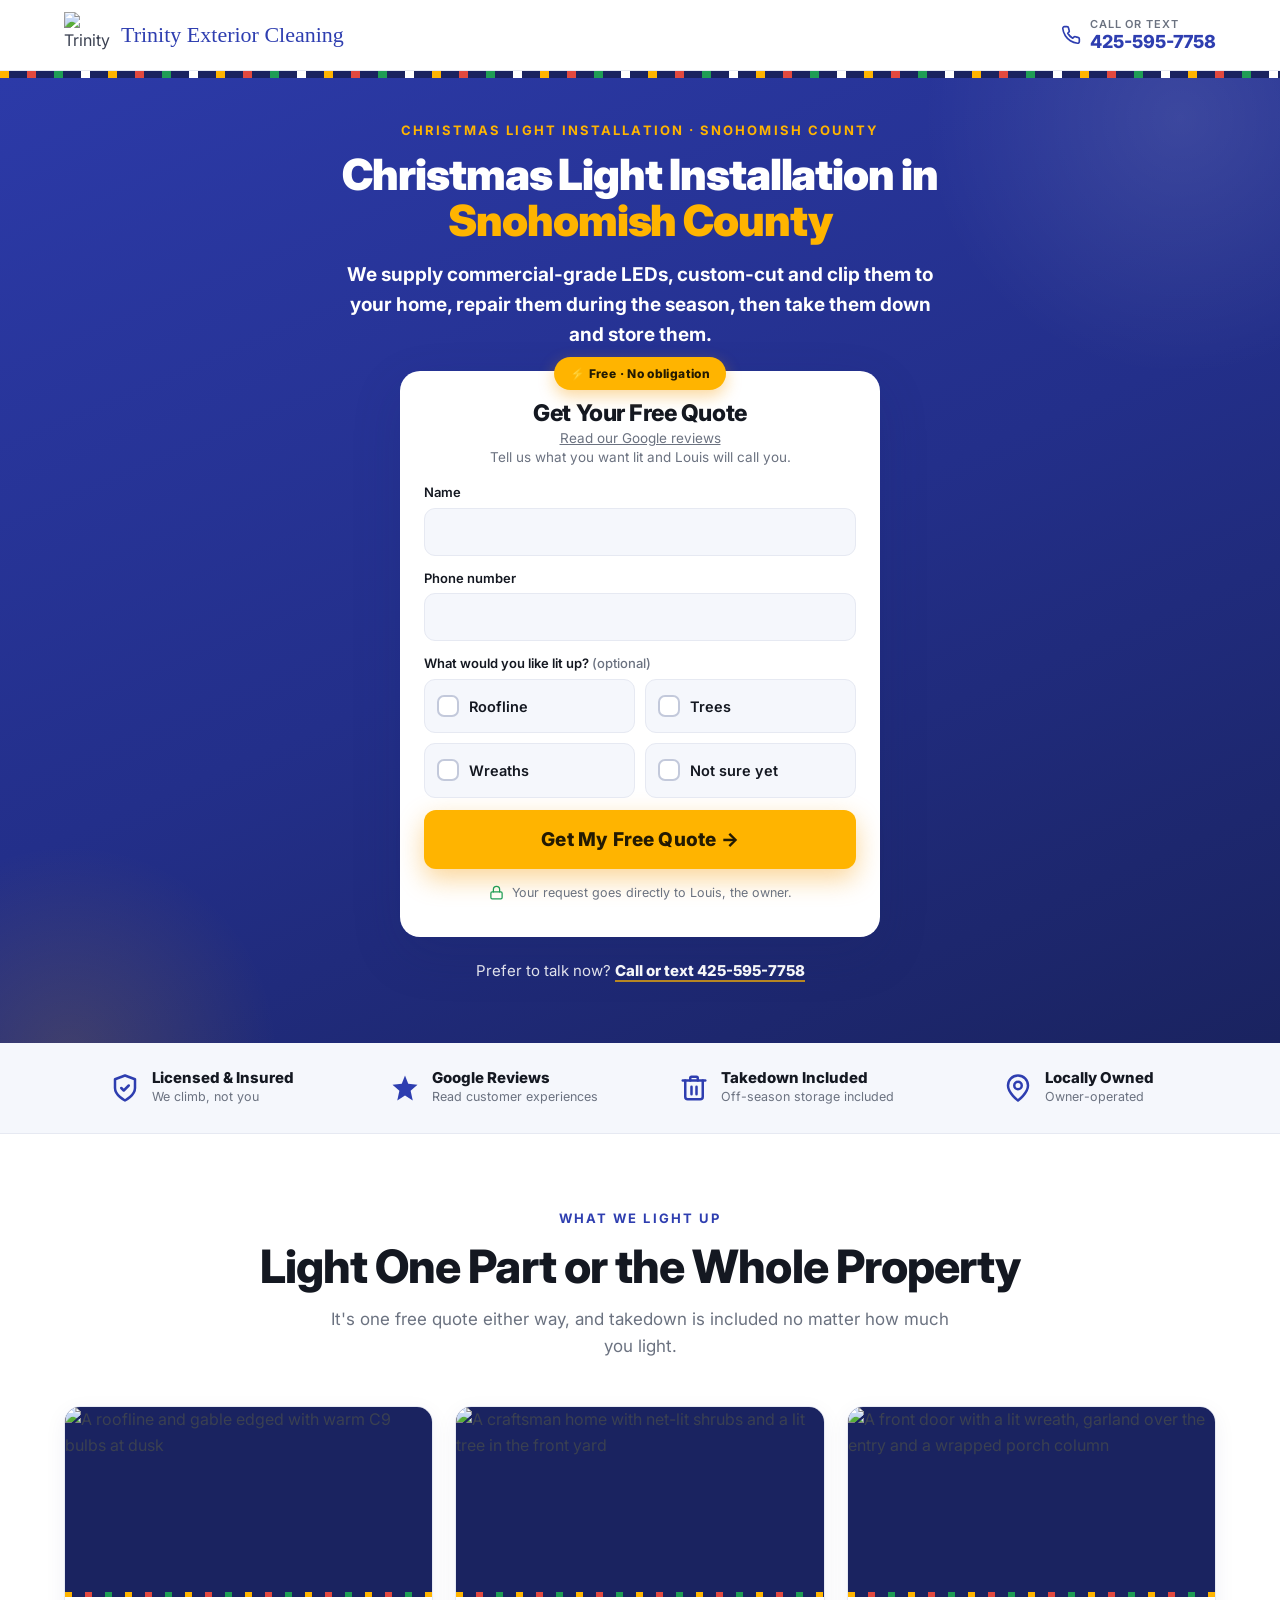
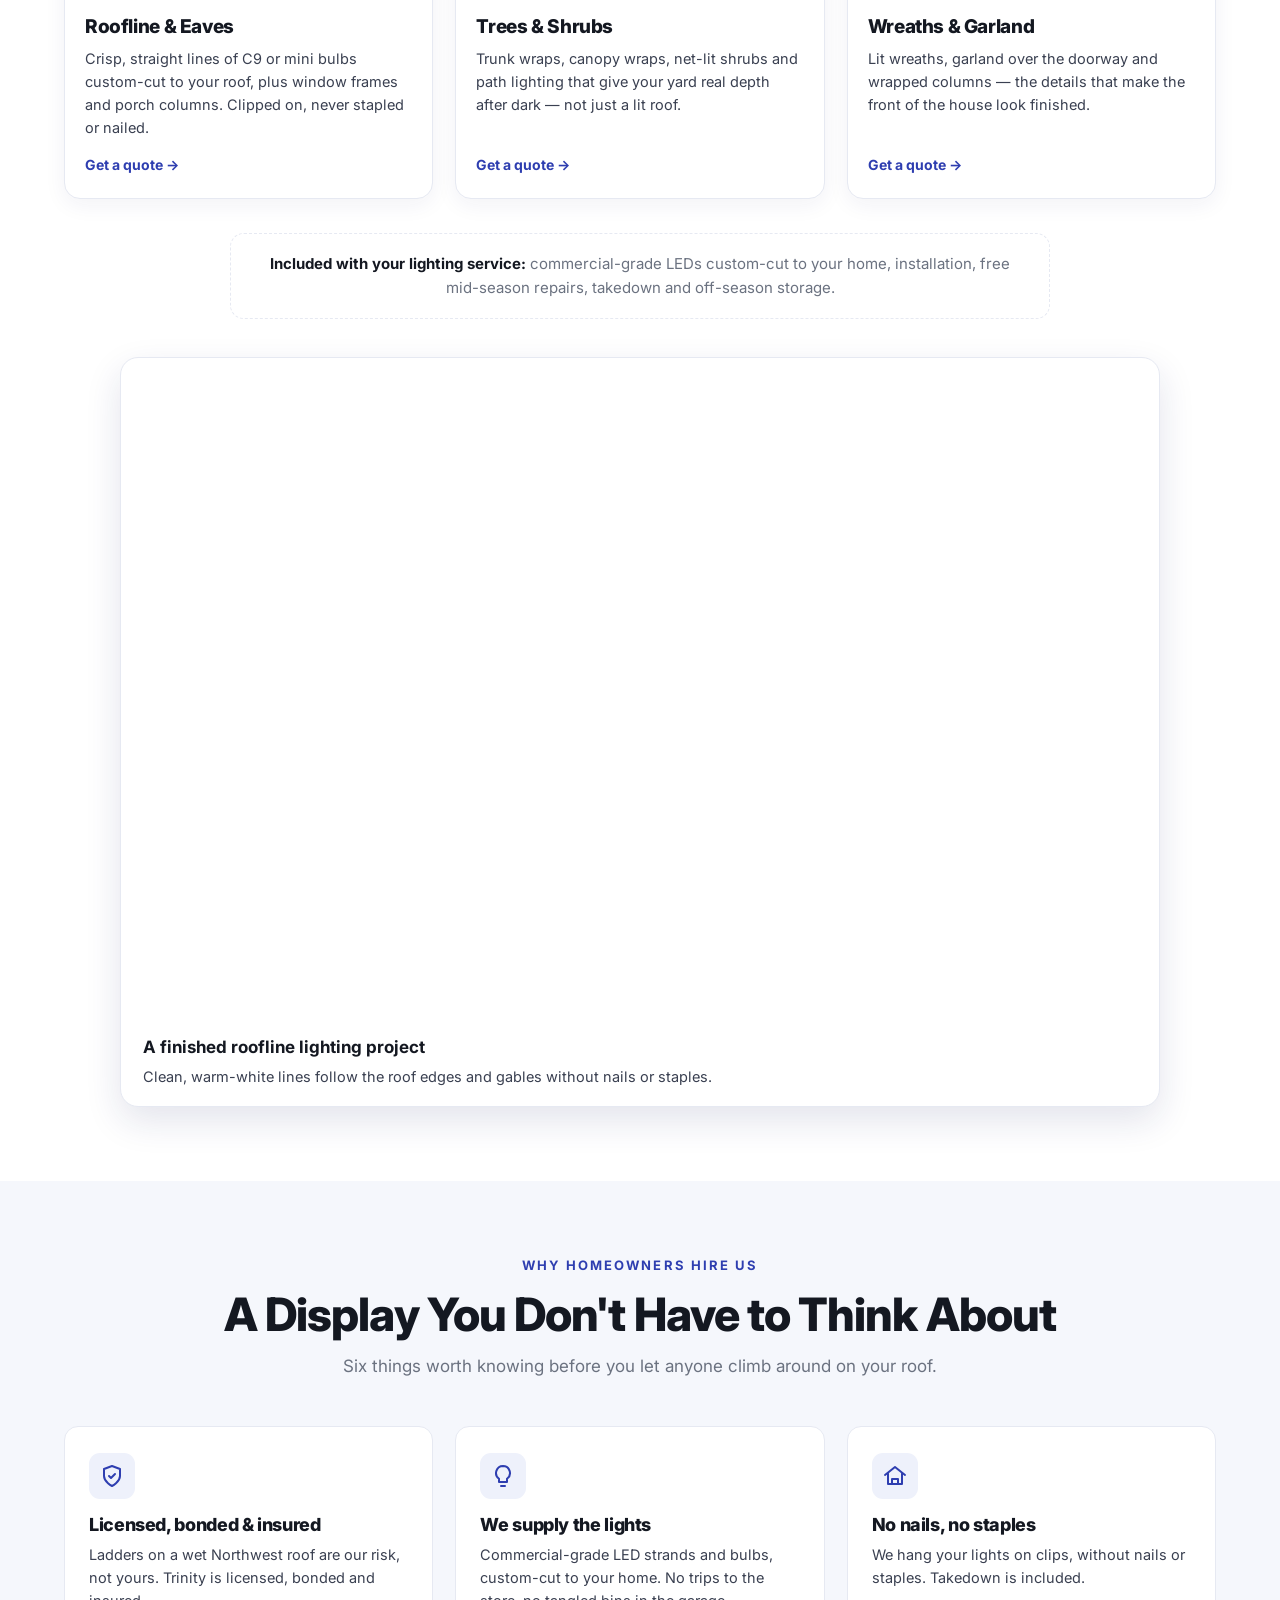
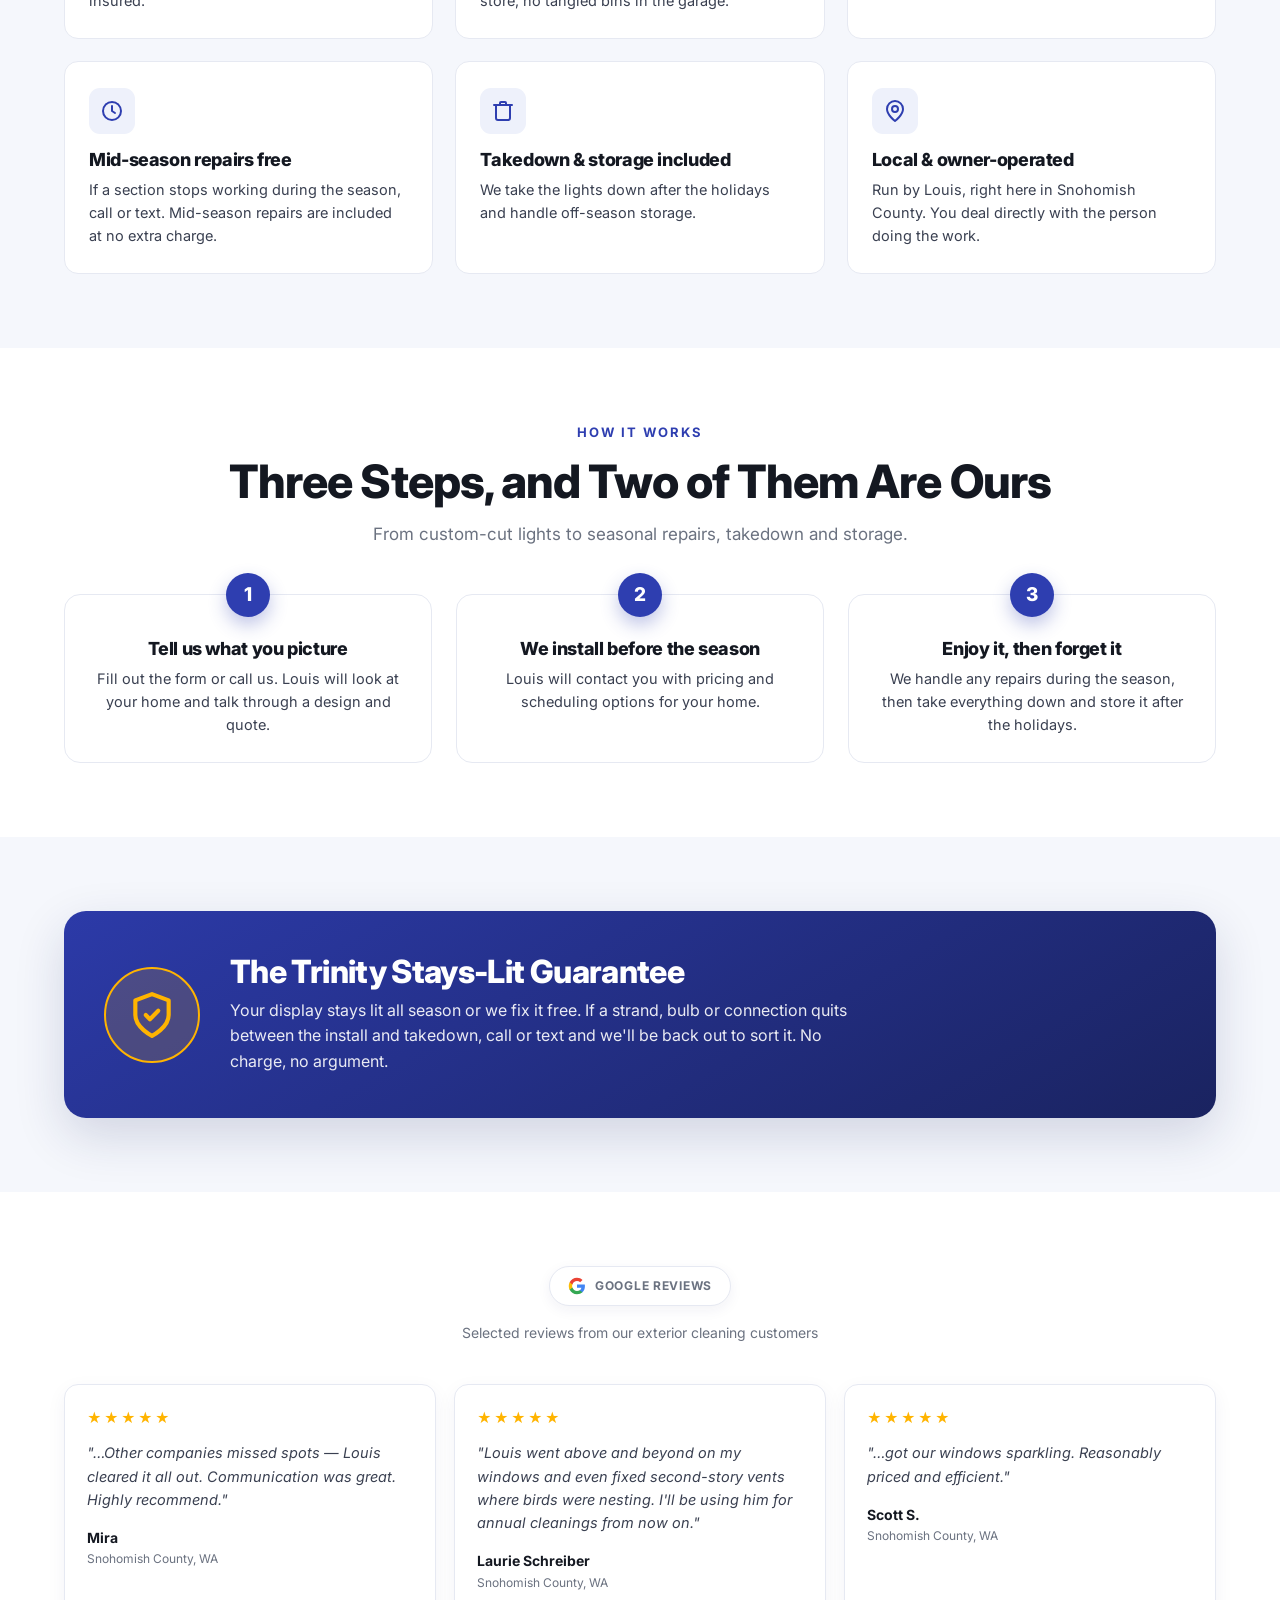
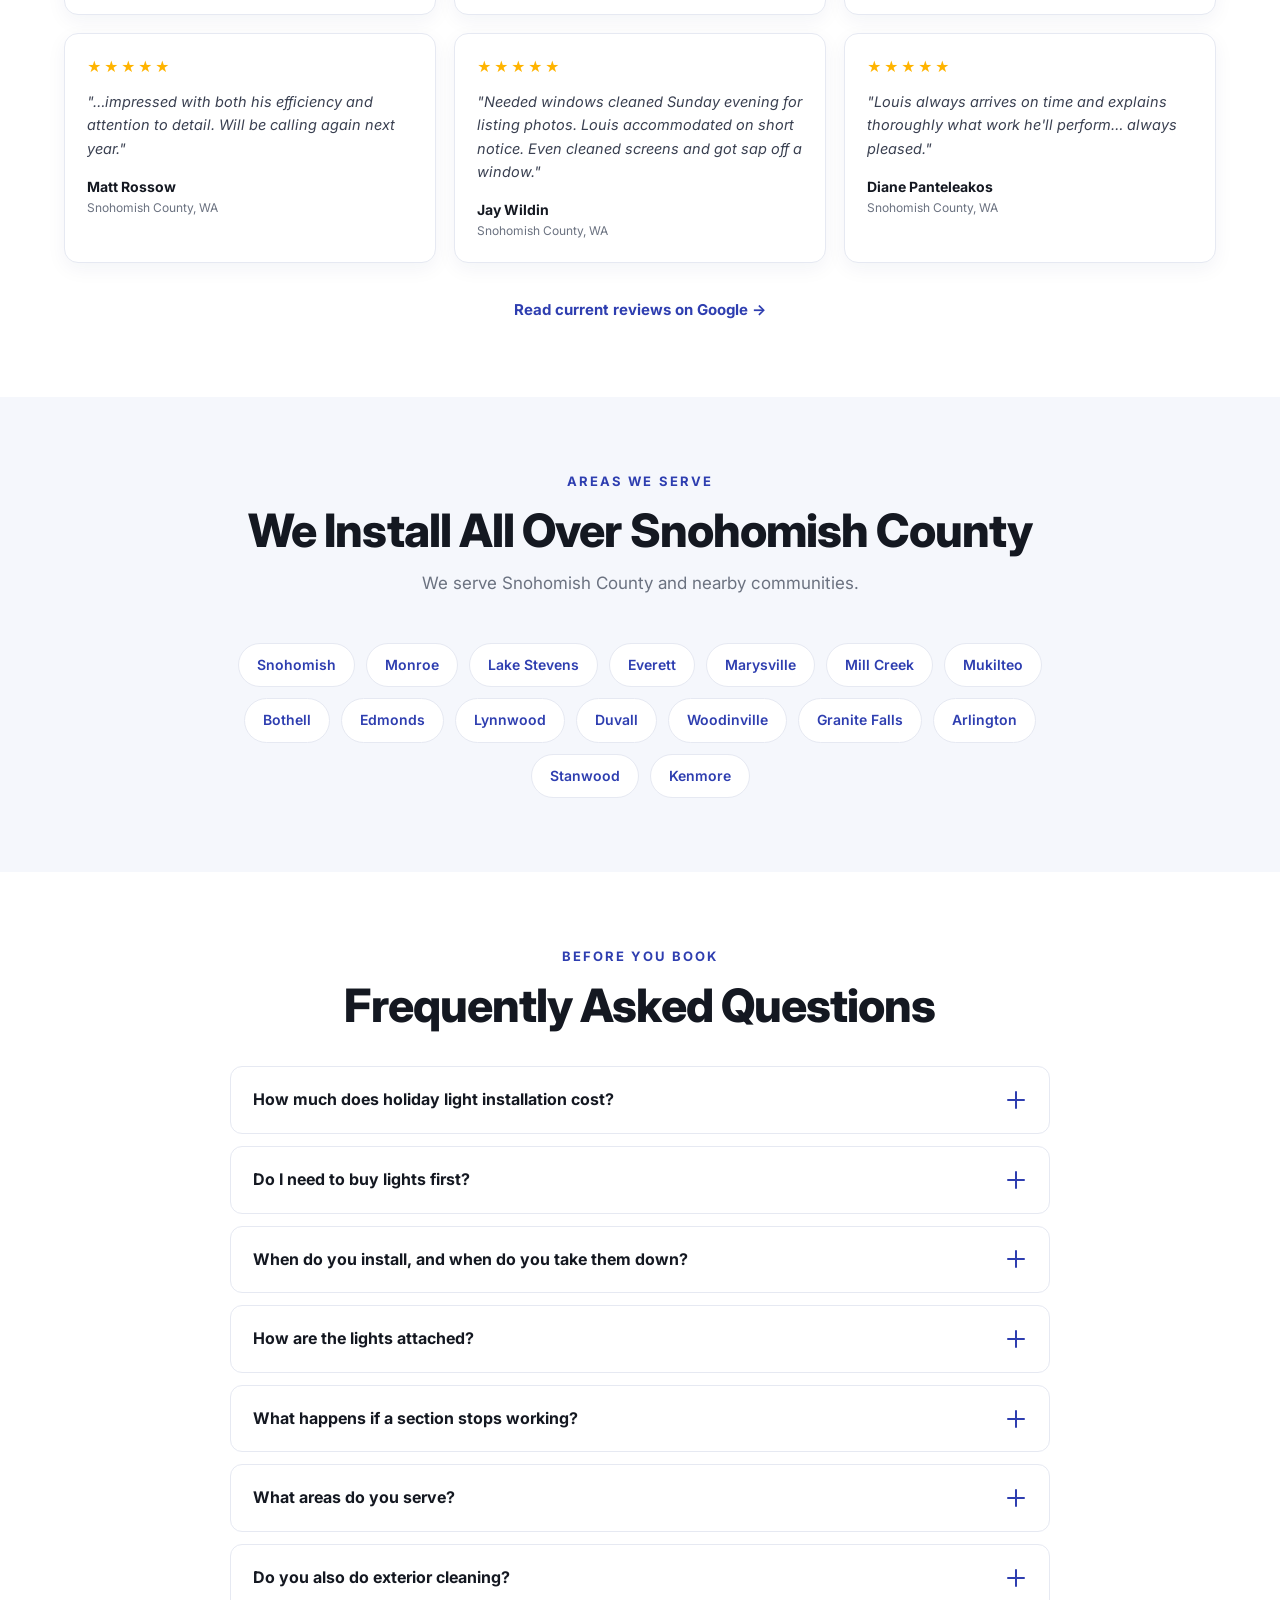
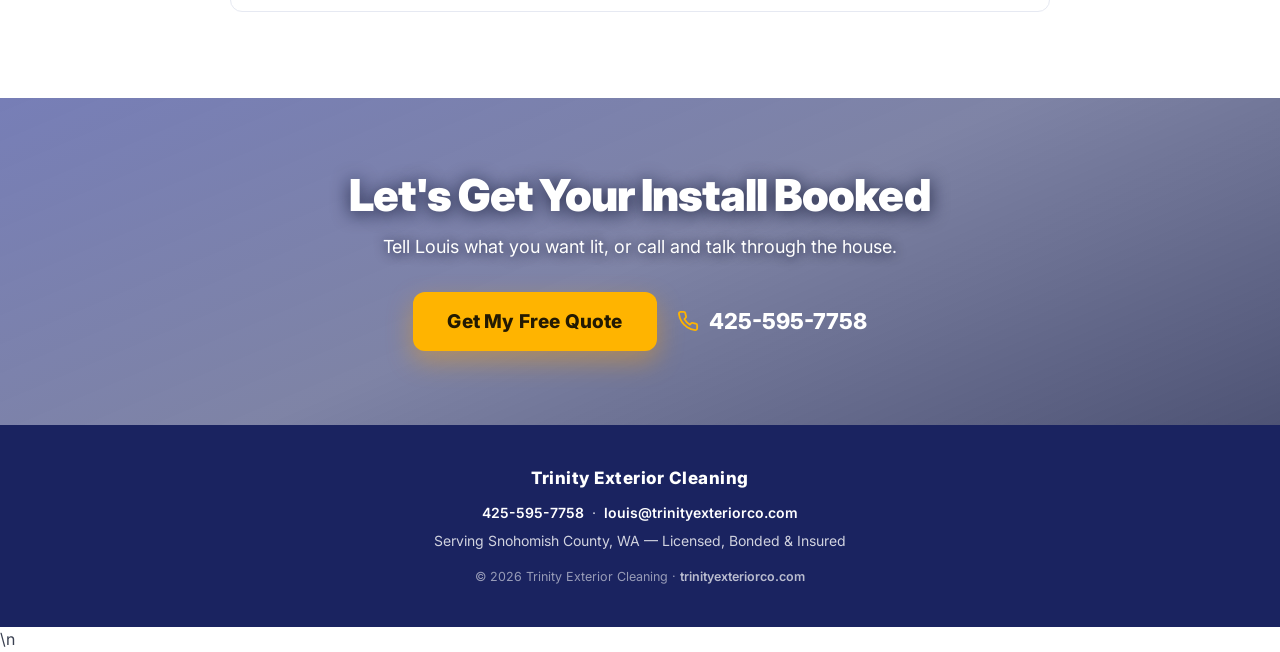
==== lights/index.html @ 8b85e92d "Replace stale Google review aggregates with evergreen wording" ====
<!DOCTYPE html>
<html lang="en">
<head>
<meta charset="UTF-8">
<meta name="viewport" content="width=device-width, initial-scale=1.0">
<title>Christmas Light Installation Snohomish County, WA | Trinity</title>
<meta name="description" content="Christmas light installation across Snohomish County, WA. Commercial-grade LEDs, custom-cut rooflines, free repairs, takedown and storage included.">
<link rel="canonical" href="https://trinityexteriorco.com/lights/">
<meta name="robots" content="index,follow,max-image-preview:large,max-snippet:-1,max-video-preview:-1">
<meta name="theme-color" content="#232f8a">
<!-- Mark JS as available BEFORE paint so scroll-reveal never hides content from no-JS visitors -->
<script>document.documentElement.className += ' js';</script>

<!-- Social preview -->
<meta property="og:type" content="website">
<meta property="og:title" content="Christmas Light Installation in Snohomish County, WA">
<meta property="og:description" content="Christmas & holiday lights designed, installed, maintained and taken down for you in Snohomish County. Licensed, bonded & insured.">
<meta property="og:url" content="https://trinityexteriorco.com/lights/">
<meta property="og:locale" content="en_US">
<meta name="twitter:card" content="summary_large_image">
<meta property="og:image" content="https://trinityexteriorco.com/lights/christmas-roofline-lighting-project.webp">
<meta property="og:image:width" content="1575">
<meta property="og:image:height" content="999">
<meta property="og:image:alt" content="Warm white Christmas lights outlining a home's roofline and gables at dusk">
<link rel="icon" href="https://i.ibb.co/6cBS7MDL/Chat-GPT-Image-Mar-7-2026-01-53-09-AM.avif">
<meta name="twitter:image" content="https://trinityexteriorco.com/lights/christmas-roofline-lighting-project.webp">
<meta name="twitter:image:alt" content="Warm white Christmas lights outlining a home's roofline and gables at dusk">

<!-- Faster fonts + images -->
<link rel="preconnect" href="https://fonts.googleapis.com">
<link rel="preconnect" href="https://fonts.gstatic.com" crossorigin>
<link rel="preconnect" href="https://i.ibb.co" crossorigin>
<link rel="dns-prefetch" href="https://formsubmit.co">
<link href="https://fonts.googleapis.com/css2?family=Permanent+Marker&family=Inter:wght@400;500;600;700;800;900&display=swap" rel="stylesheet">

<!--
  ============================================================================
  GOOGLE ADS CONVERSION TRACKING  (paste your IDs, then this page tracks leads)
  ----------------------------------------------------------------------------
  1) Uncomment the two lines below and replace AW-XXXXXXXXX with your Google Ads
     tag ID (Tools > Google Ads > Google tag). This one line turns tracking on.

  <script async src="https://www.googletagmanager.com/gtag/js?id=AW-XXXXXXXXX"></script>
  <script>window.dataLayer=window.dataLayer||[];function gtag(){dataLayer.push(arguments);}gtag('js',new Date());gtag('config','AW-XXXXXXXXX');</script>

  2) In Google Ads, create two conversion actions and paste their send_to
     values into reportConversion() near the bottom of this file:
        - "Quote form submitted"   (fires when the form is sent)
        - "Phone call clicked"     (fires when someone taps the phone number)
     Everything already fires the events + a dataLayer push, so it also works
     out of the box with Google Tag Manager. Nothing breaks if left blank.
  ============================================================================
-->

<style>
:root{
  --blue:#2e3eb0;
  --blue-dark:#232f8a;
  --blue-deep:#1a2360;
  --accent:#ffb400;        /* high-contrast CTA — draws the eye off the blue */
  --accent-dark:#f59e0b;
  --accent-ink:#231a02;
  --ink:#141821;
  --text:#3a4051;
  --muted:#6b7280;
  --bg:#ffffff;
  --bg-soft:#f5f7fc;
  --bg-tint:#eef1fb;
  --green:#1f9d55;
  --star:#ffb400;
  --line:#e6e9f2;
  --shadow:0 18px 50px rgba(26,35,96,.16);
}

*{margin:0;padding:0;box-sizing:border-box}
html{scroll-behavior:smooth}
body{
  font-family:'Inter',-apple-system,BlinkMacSystemFont,sans-serif;
  color:var(--text);
  background:var(--bg);
  line-height:1.6;
  -webkit-font-smoothing:antialiased;
  overflow-x:hidden;
}
img{max-width:100%;display:block}
a{color:inherit}

.wrap{max-width:1200px;margin:0 auto;padding:0 24px}

h1,h2,h3{color:var(--ink);line-height:1.08;letter-spacing:-.02em}
h2.h-section{
  font-size:clamp(30px,4.4vw,46px);
  font-weight:800;
  text-align:center;
  margin-bottom:14px;
}
.h-eyebrow{
  text-align:center;
  text-transform:uppercase;
  letter-spacing:.16em;
  font-size:13px;
  font-weight:700;
  color:var(--blue);
  margin-bottom:14px;
}
.h-sub{
  text-align:center;
  max-width:640px;
  margin:0 auto 46px;
  font-size:17px;
  color:var(--muted);
}

/* ---------- buttons ---------- */
.btn{
  display:inline-flex;align-items:center;justify-content:center;gap:9px;
  font-family:inherit;font-weight:800;cursor:pointer;border:none;
  text-decoration:none;text-align:center;transition:transform .15s ease,box-shadow .2s ease,background .2s ease;
  border-radius:12px;letter-spacing:.01em;line-height:1;
}
.btn-cta{
  background:var(--accent);color:var(--accent-ink);
  padding:18px 30px;font-size:18px;
  box-shadow:0 10px 26px rgba(245,158,11,.42);
}
.btn-cta:hover{background:var(--accent-dark);transform:translateY(-2px);box-shadow:0 16px 34px rgba(245,158,11,.5)}
.btn-cta:active{transform:translateY(0)}
.btn-blue{background:var(--blue);color:#fff;padding:16px 28px;font-size:16px;box-shadow:0 8px 22px rgba(46,62,176,.28)}
.btn-blue:hover{background:var(--blue-dark);transform:translateY(-2px)}
.btn-full{width:100%}
.btn-lg{padding:20px 34px;font-size:19px}

/* ---------- header ---------- */
.site-header{
  position:sticky;top:0;z-index:60;background:rgba(255,255,255,.94);
  backdrop-filter:saturate(180%) blur(8px);
  border-bottom:1px solid var(--line);
}
.header-inner{display:flex;align-items:center;justify-content:space-between;gap:16px;padding:12px 24px;max-width:1200px;margin:0 auto}
.logo{display:flex;align-items:center;gap:11px;text-decoration:none}
.logo img{height:46px;width:auto}
.logo-text{font-family:'Permanent Marker',cursive;font-size:22px;color:var(--blue);line-height:1}
.header-phone{display:inline-flex;align-items:center;gap:9px;text-decoration:none;font-weight:800;color:var(--blue);font-size:18px;white-space:nowrap}
.header-phone svg{width:20px;height:20px}
.header-phone .lbl{font-size:11px;font-weight:600;color:var(--muted);text-transform:uppercase;letter-spacing:.08em;display:block;line-height:1}
.header-phone .num-wrap{display:flex;flex-direction:column;gap:3px;line-height:1}

/* ---------- hero ---------- */
.hero{
  position:relative;overflow:hidden;color:#fff;
  background:linear-gradient(157deg,#2c3aa8 0%,#232f8a 52%,#1a2360 100%);
  padding:42px 0 60px;
}
.hero::before,.hero::after{content:"";position:absolute;border-radius:50%;pointer-events:none}
.hero::before{width:520px;height:520px;top:-220px;right:-160px;background:radial-gradient(circle,rgba(255,255,255,.10),transparent 70%)}
.hero::after{width:420px;height:420px;bottom:-220px;left:-140px;background:radial-gradient(circle,rgba(255,180,0,.14),transparent 70%)}
.hero-grid{
  position:relative;z-index:2;display:grid;grid-template-columns:1.05fr .95fr;gap:48px;align-items:center;
  max-width:1200px;margin:0 auto;padding:0 24px;
}
.hero-kicker{
  font-size:13px;font-weight:700;text-transform:uppercase;letter-spacing:.16em;
  color:var(--accent);margin-bottom:10px;
}
.hero-badge{
  display:inline-flex;align-items:center;gap:8px;background:rgba(255,255,255,.12);
  border:1px solid rgba(255,255,255,.2);padding:8px 15px;border-radius:100px;
  font-size:12.5px;font-weight:700;letter-spacing:.06em;text-transform:uppercase;margin-bottom:20px;
}
.hero h1{
  color:#fff;font-size:clamp(30px,3.5vw,43px);font-weight:900;letter-spacing:-.025em;margin-bottom:18px;
}
.hero h1 .hl{color:var(--accent);white-space:nowrap}
.h1-br{display:none}
@media(min-width:800px){.h1-br{display:inline}}
.hero-lead{font-size:clamp(16px,1.9vw,19px);color:rgba(255,255,255,.9);max-width:540px;margin-bottom:26px}
.hero-points{list-style:none;display:grid;gap:12px;margin-bottom:28px;max-width:520px}
.hero-points li{display:flex;align-items:flex-start;gap:11px;font-size:15.5px;color:rgba(255,255,255,.95);font-weight:500}
.hero-points svg{flex:0 0 auto;width:22px;height:22px;color:var(--accent);margin-top:1px}
.hero-rating{display:flex;align-items:center;gap:12px;flex-wrap:wrap;margin-bottom:30px}
.hero-rating .stars{color:var(--star);font-size:19px;letter-spacing:2px}
.hero-rating .rr{font-size:14px;color:rgba(255,255,255,.85)}
.hero-rating .rr strong{color:#fff}
.hero-actions{display:flex;align-items:center;gap:18px;flex-wrap:wrap}
.hero-call{display:inline-flex;flex-direction:column;text-decoration:none;color:#fff;line-height:1.15}
.hero-call span{font-size:12px;color:rgba(255,255,255,.7);font-weight:600;text-transform:uppercase;letter-spacing:.08em}
.hero-call strong{font-size:22px;font-weight:800}

/* centered, form-first hero */
.hero-inner{position:relative;z-index:2;max-width:800px;margin:0 auto;padding:0 24px;text-align:center}
.hero-inner .hero-badge{margin-bottom:20px}
.hero-inner h1{margin-bottom:16px}
.hero-inner .hero-lead{margin:0 auto 20px;max-width:600px}
.hero-inner .hero-lead strong{color:#fff}
.hero-inner .form-card{max-width:480px;margin:0 auto;text-align:left}
.hero-orcall{margin-top:22px;font-size:15px;color:rgba(255,255,255,.9)}
.hero-orcall a{color:#fff;font-weight:800;text-decoration:none;white-space:nowrap;border-bottom:2px solid rgba(255,180,0,.7)}
.hero-orcall a:hover{border-bottom-color:var(--accent)}

/* ---------- lead form card ---------- */
.form-card{
  background:#fff;border-radius:20px;box-shadow:var(--shadow);color:var(--text);
  padding:26px 24px 22px;position:relative;
}
.form-card::before{
  content:"⚡ Free · No obligation";position:absolute;top:-14px;left:50%;transform:translateX(-50%);
  background:var(--accent);color:var(--accent-ink);font-size:12px;font-weight:800;letter-spacing:.03em;
  padding:7px 16px;border-radius:100px;white-space:nowrap;box-shadow:0 6px 16px rgba(245,158,11,.4);
}
.form-card h2{font-size:23px;font-weight:800;color:var(--ink);text-align:center;margin:4px 0 3px}
.form-card .fc-sub{text-align:center;font-size:13.5px;line-height:1.45;color:var(--muted);margin-bottom:14px}
.form-card .fc-stars{color:var(--star);letter-spacing:1px}
.field{margin-bottom:12px}
.field label{display:block;font-size:13px;font-weight:600;color:var(--ink);margin-bottom:5px}
.field input,.field select{
  width:100%;border:1.5px solid var(--line);border-radius:11px;padding:13px 14px;
  font-family:inherit;font-size:16px;color:var(--ink);background:var(--bg-soft);
  transition:border-color .15s ease,box-shadow .15s ease,background .15s ease;
}
.field input:focus,.field select:focus{outline:none;border-color:var(--blue);background:#fff;box-shadow:0 0 0 4px rgba(46,62,176,.1)}
.field select{appearance:none;background-image:url("data:image/svg+xml,%3Csvg xmlns='http://www.w3.org/2000/svg' width='14' height='14' viewBox='0 0 24 24' fill='none' stroke='%236b7280' stroke-width='2.5' stroke-linecap='round' stroke-linejoin='round'%3E%3Cpolyline points='6 9 12 15 18 9'/%3E%3C/svg%3E");background-repeat:no-repeat;background-position:right 14px center;padding-right:40px}
.form-fine{display:flex;align-items:center;justify-content:center;gap:8px;margin-top:14px;font-size:12.5px;color:var(--muted);text-align:center}
.form-fine svg{width:15px;height:15px;color:var(--green);flex:0 0 auto}
.form-status{font-size:14px;margin-top:12px;text-align:center;font-weight:600}
.form-status.error{color:#c0261a}
/* success state */
.form-success{display:none;text-align:center;padding:22px 6px}
.form-success.show{display:block}
.form-success .check{width:64px;height:64px;margin:0 auto 16px;border-radius:50%;background:rgba(31,157,85,.12);display:flex;align-items:center;justify-content:center}
.form-success .check svg{width:34px;height:34px;color:var(--green)}
.form-success h3{font-size:22px;color:var(--ink);margin-bottom:8px}
.form-success p{font-size:15px;color:var(--muted);margin-bottom:8px}
.form-success .sc-call{display:inline-block;margin-top:8px;font-weight:800;color:var(--blue);font-size:20px;text-decoration:none}

/* ---------- clickable service checkmarks ---------- */
.svc-picker{display:grid;grid-template-columns:1fr 1fr;gap:10px}
.svc-opt{position:relative}
.svc-opt input{position:absolute;opacity:0;width:1px;height:1px;pointer-events:none}
.svc-opt label{
  display:flex;align-items:center;gap:10px;height:100%;
  border:1.5px solid var(--line);border-radius:11px;padding:12px 12px;
  font-size:14.5px;font-weight:600;color:var(--ink);background:var(--bg-soft);
  cursor:pointer;transition:border-color .15s ease,background .15s ease,box-shadow .15s ease;
}
.svc-opt .box{
  flex:0 0 auto;width:22px;height:22px;border-radius:7px;border:2px solid #c3c9db;background:#fff;
  display:flex;align-items:center;justify-content:center;transition:all .15s ease;
}
.svc-opt .box svg{width:14px;height:14px;color:#fff;opacity:0;transform:scale(.5);transition:all .15s ease}
.svc-opt input:checked + label{border-color:var(--blue);background:#eef1fb;box-shadow:0 0 0 3px rgba(46,62,176,.12)}
.svc-opt input:checked + label .box{background:var(--blue);border-color:var(--blue)}
.svc-opt input:checked + label .box svg{opacity:1;transform:scale(1)}
.svc-opt input:focus-visible + label{border-color:var(--blue);box-shadow:0 0 0 3px rgba(46,62,176,.18)}
.svc-full{grid-column:1 / -1}

/* ---------- trust bar ---------- */
.trustbar{background:var(--bg-soft);border-bottom:1px solid var(--line)}
.trustbar-inner{display:grid;grid-template-columns:repeat(4,1fr);gap:16px;padding:26px 24px;max-width:1200px;margin:0 auto}
.trust-item{display:flex;align-items:center;gap:12px;justify-content:center;text-align:left}
.trust-item svg{width:30px;height:30px;color:var(--blue);flex:0 0 auto}
.trust-item .t-strong{font-weight:800;color:var(--ink);font-size:15px;line-height:1.2}
.trust-item .t-small{font-size:12.5px;color:var(--muted)}

/* ---------- sections ---------- */
section.pad{padding:74px 0}
.section-soft{background:var(--bg-soft)}

/* services */
.svc-grid{display:grid;grid-template-columns:repeat(3,1fr);gap:22px}
.svc-card{background:#fff;border:1px solid var(--line);border-radius:16px;overflow:hidden;display:flex;flex-direction:column;box-shadow:0 6px 22px rgba(26,35,96,.06);transition:transform .22s ease,box-shadow .22s ease}
.svc-card:hover{transform:translateY(-6px);box-shadow:0 18px 40px rgba(26,35,96,.14)}
.svc-card img{width:100%;height:190px;object-fit:cover}
.svc-body{padding:20px 20px 22px;display:flex;flex-direction:column;flex:1}
.svc-body h3{font-size:19px;font-weight:800;color:var(--ink);margin-bottom:9px}
.svc-body p{font-size:14.5px;color:var(--text);flex:1;margin-bottom:14px}
.svc-link{font-weight:700;color:var(--blue);text-decoration:none;font-size:14px;display:inline-flex;align-items:center;gap:6px}
.svc-link:hover{gap:10px}

/* why-us */
.why-grid{display:grid;grid-template-columns:repeat(3,1fr);gap:22px}
.why-item{background:#fff;border:1px solid var(--line);border-radius:14px;padding:26px 24px}
.why-item .ic{width:46px;height:46px;border-radius:11px;background:var(--bg-tint);display:flex;align-items:center;justify-content:center;margin-bottom:16px}
.why-item .ic svg{width:24px;height:24px;color:var(--blue)}
.why-item h3{font-size:18px;font-weight:800;color:var(--ink);margin-bottom:8px}
.why-item p{font-size:14.5px;color:var(--text)}

/* steps */
.steps{display:grid;grid-template-columns:repeat(3,1fr);gap:24px;counter-reset:step}
.step{position:relative;background:#fff;border:1px solid var(--line);border-radius:16px;padding:34px 24px 26px;text-align:center}
.step .num{counter-increment:step;position:absolute;top:-22px;left:50%;transform:translateX(-50%);width:44px;height:44px;border-radius:50%;background:var(--blue);color:#fff;font-weight:800;font-size:19px;display:flex;align-items:center;justify-content:center;box-shadow:0 8px 18px rgba(46,62,176,.3)}
.step .num::before{content:counter(step)}
.step h3{font-size:18px;font-weight:800;color:var(--ink);margin:10px 0 8px}
.step p{font-size:14.5px;color:var(--text)}

/* guarantee band */
.guarantee{background:linear-gradient(150deg,#2c3aa8,#1a2360);color:#fff;border-radius:22px;padding:44px 40px;display:flex;align-items:center;gap:30px;box-shadow:var(--shadow)}
.guarantee .seal{flex:0 0 auto;width:96px;height:96px;border-radius:50%;background:rgba(255,180,0,.16);border:2px solid var(--accent);display:flex;align-items:center;justify-content:center}
.guarantee .seal svg{width:50px;height:50px;color:var(--accent)}
.guarantee h2{color:#fff;font-size:clamp(24px,3vw,32px);font-weight:800;margin-bottom:8px}
.guarantee p{color:rgba(255,255,255,.9);font-size:16px;max-width:640px}

/* reviews */
.reviews-head{text-align:center;margin-bottom:40px}
.reviews-badge{display:inline-flex;align-items:center;gap:9px;background:#fff;border:1px solid var(--line);padding:9px 18px;border-radius:100px;font-size:12px;font-weight:700;letter-spacing:.06em;color:var(--muted);margin-bottom:16px;box-shadow:0 4px 14px rgba(26,35,96,.06)}
.reviews-score{font-size:56px;font-weight:900;color:var(--ink);line-height:1}
.reviews-stars{color:var(--star);font-size:22px;letter-spacing:4px;margin:6px 0}
.reviews-count{font-size:14px;color:var(--muted)}
.reviews-grid{display:grid;grid-template-columns:repeat(3,1fr);gap:18px}
.review{background:#fff;border:1px solid var(--line);border-radius:14px;padding:22px;box-shadow:0 6px 20px rgba(26,35,96,.05)}
.review .rs{color:var(--star);font-size:14px;letter-spacing:2px;margin-bottom:12px}
.review p{font-size:14.5px;font-style:italic;color:var(--text);margin-bottom:16px}
.review .rn{font-weight:700;color:var(--ink);font-size:14px}
.review .rl{font-size:12px;color:var(--muted)}
.reviews-cta{text-align:center;margin-top:34px}
.reviews-cta a{display:inline-flex;align-items:center;gap:8px;font-weight:700;color:var(--blue);text-decoration:none;font-size:15px}

/* areas */
.areas-grid{display:flex;flex-wrap:wrap;justify-content:center;gap:11px;max-width:820px;margin:0 auto}
.areas-grid span,.areas-grid a{background:#fff;border:1.5px solid var(--line);padding:10px 18px;border-radius:100px;font-size:14px;font-weight:600;color:var(--blue);transition:all .18s ease;text-decoration:none}
.areas-grid span:hover,.areas-grid a:hover{background:var(--blue);color:#fff;border-color:var(--blue);transform:translateY(-2px)}

/* faq */
.faq{max-width:820px;margin:0 auto}
.faq details{background:#fff;border:1px solid var(--line);border-radius:12px;margin-bottom:12px;overflow:hidden}
.faq summary{list-style:none;cursor:pointer;padding:20px 22px;font-weight:700;color:var(--ink);font-size:16px;display:flex;justify-content:space-between;align-items:center;gap:16px}
.faq summary::-webkit-details-marker{display:none}
.faq summary .plus{flex:0 0 auto;width:22px;height:22px;position:relative;transition:transform .2s ease}
.faq summary .plus::before,.faq summary .plus::after{content:"";position:absolute;background:var(--blue);border-radius:2px}
.faq summary .plus::before{top:10px;left:2px;right:2px;height:2px}
.faq summary .plus::after{left:10px;top:2px;bottom:2px;width:2px;transition:transform .2s ease}
.faq details[open] summary .plus::after{transform:scaleY(0)}
.faq details[open] summary .plus{transform:rotate(90deg)}
.faq .faq-body{padding:0 22px 20px;font-size:15px;color:var(--text)}

/* final cta */
.final{
  background:
    linear-gradient(157deg,rgba(35,47,138,.62) 0%,rgba(26,35,96,.56) 50%,rgba(16,23,68,.74) 100%),
    url('full-house.jpg') center 58%/cover no-repeat;
  color:#fff;text-align:center;
}
.final h2{color:#fff;font-size:clamp(28px,4vw,44px);font-weight:900;margin-bottom:14px;text-shadow:0 2px 18px rgba(8,12,40,.8)}
.final p{color:#fff;font-size:18px;max-width:560px;margin:0 auto 30px;text-shadow:0 1px 12px rgba(8,12,40,.85)}
.final-actions{display:flex;align-items:center;justify-content:center;gap:20px;flex-wrap:wrap}
.final-call{color:#fff;text-decoration:none;font-weight:800;font-size:22px;display:inline-flex;align-items:center;gap:10px}
.final-call svg{width:22px;height:22px;color:var(--accent)}

/* footer */
.footer{background:var(--blue-deep);color:rgba(255,255,255,.8);padding:40px 24px;text-align:center;font-size:14px}
.footer .f-name{font-weight:800;color:#fff;font-size:17px;letter-spacing:.03em;margin-bottom:10px}
.footer a{color:#fff;text-decoration:none;font-weight:600}
.footer .f-row{margin:6px 0}
.footer .f-fine{margin-top:14px;font-size:12.5px;color:rgba(255,255,255,.55)}

/* sticky mobile bar */
.sticky-cta{position:fixed;left:0;right:0;bottom:0;z-index:80;display:none;gap:10px;padding:10px 12px calc(10px + env(safe-area-inset-bottom));background:#fff;border-top:1px solid var(--line);box-shadow:0 -6px 20px rgba(26,35,96,.1)}
.sticky-cta a{flex:1;display:flex;align-items:center;justify-content:center;gap:8px;padding:15px;border-radius:12px;text-decoration:none;font-weight:800;font-size:16px}
.sticky-cta .sc-call{border:2px solid var(--blue);color:var(--blue)}
.sticky-cta .sc-quote{flex:1.4;background:var(--accent);color:var(--accent-ink);box-shadow:0 6px 16px rgba(245,158,11,.4)}
.sticky-cta svg{width:19px;height:19px}

/* reveal animation — only hides when JS is present (progressive enhancement) */
.js .reveal{opacity:0;transform:translateY(22px);transition:opacity .6s ease,transform .6s ease}
.js .reveal.in{opacity:1;transform:none}

/* ---------- holiday lighting accents ---------- */
.lights-strip{
  height:7px;
  background:
    repeating-linear-gradient(90deg,
      #ffb400 0 9px, transparent 9px 27px,
      #e2493f 27px 36px, transparent 36px 54px,
      #1f9d55 54px 63px, transparent 63px 81px,
      #ffffff 81px 90px, transparent 90px 108px);
  background-color:var(--blue-deep);
}
.svc-card .svc-art{height:190px;position:relative;overflow:hidden;background:#1a2360}
.svc-card .svc-art svg,
.svc-card .svc-art img{width:100%;height:100%;object-fit:cover;display:block}
.svc-card .svc-art::after{
  content:"";position:absolute;inset:auto 0 0 0;height:5px;
  background:repeating-linear-gradient(90deg,#ffb400 0 7px,transparent 7px 20px,#e2493f 20px 27px,transparent 27px 40px,#1f9d55 40px 47px,transparent 47px 60px);
}
.season-note{
  max-width:820px;margin:34px auto 0;text-align:center;font-size:15px;color:var(--muted);
  background:#fff;border:1px dashed var(--line);border-radius:14px;padding:18px 22px;
}
.season-note strong{color:var(--ink)}
.project-showcase{max-width:1040px;margin:38px auto 0;background:#fff;border:1px solid var(--line);border-radius:18px;overflow:hidden;box-shadow:0 14px 36px rgba(26,35,96,.12)}
.project-showcase picture,.project-showcase img{display:block;width:100%}
.project-showcase img{height:auto;aspect-ratio:1575/999;object-fit:cover}
.project-showcase figcaption{padding:18px 22px;color:var(--text);font-size:14.5px}
.project-showcase figcaption strong{display:block;color:var(--ink);font-size:17px;margin-bottom:3px}

/* ---------- responsive ---------- */
@media (max-width:960px){
  .hero-grid{grid-template-columns:1fr;gap:34px}
  .form-card{order:2}
  .svc-grid{grid-template-columns:repeat(2,1fr)}
  .why-grid{grid-template-columns:1fr 1fr}
  .steps{grid-template-columns:1fr}
  .step{padding-top:30px}
  .reviews-grid{grid-template-columns:1fr 1fr}
  .trustbar-inner{grid-template-columns:1fr 1fr;gap:20px}
  .guarantee{flex-direction:column;text-align:center;padding:36px 28px}
}
@media (max-width:680px){
  section.pad{padding:56px 0}
  .header-inner{padding:8px 18px}
  .header-phone .num-wrap{display:none}
  .header-phone{padding:10px;border:2px solid var(--blue);border-radius:11px}
  .logo img{height:36px}
  .logo-text{font-size:18px}
  .hero{padding:12px 0 34px}
  .hero-badge{margin-bottom:10px;font-size:11.5px;padding:7px 12px}
  .hero-inner h1{font-size:28px;margin-bottom:8px}
  .hero-kicker{font-size:11.5px;letter-spacing:.14em;margin-bottom:5px}
  .hero-inner .hero-lead{margin-bottom:14px;font-size:15px}
  .form-card{padding:20px 16px 16px}
  .form-card .fc-sub{margin-bottom:10px}
  .field{margin-bottom:9px}
  .field input,.field select{padding:10px 12px}
  .btn-lg{padding:16px 26px;font-size:18px}
  .svc-grid{grid-template-columns:1fr}
  .why-grid{grid-template-columns:1fr}
  .reviews-grid{grid-template-columns:1fr}
  .trustbar-inner{grid-template-columns:1fr 1fr;gap:16px}
  .trust-item{flex-direction:column;text-align:center;gap:8px}
  .sticky-cta.show{display:flex}
  body{padding-bottom:78px}
  .hero-actions .btn-cta{width:100%}
  .svc-picker{gap:8px}
  .svc-opt label{padding:10px 9px;gap:8px;font-size:13.5px;line-height:1.25}
  .svc-opt .box{width:20px;height:20px;border-radius:6px}
}
@media (prefers-reduced-motion:reduce){
  *{scroll-behavior:auto!important}
  .js .reveal{opacity:1;transform:none;transition:none}
}
</style>
</head>
<body>

<!-- ========================= HEADER ========================= -->
<header class="site-header">
  <div class="header-inner">
    <a href="/" class="logo" aria-label="Trinity Exterior Cleaning home">
      <img src="https://i.ibb.co/6cBS7MDL/Chat-GPT-Image-Mar-7-2026-01-53-09-AM.avif" alt="Trinity Exterior Cleaning logo" width="46" height="46">
      <span class="logo-text">Trinity Exterior Cleaning</span>
    </a>
    <a href="tel:4255957758" class="header-phone" data-call>
      <svg viewBox="0 0 24 24" fill="none" stroke="currentColor" stroke-width="2" stroke-linecap="round" stroke-linejoin="round"><path d="M22 16.92v3a2 2 0 0 1-2.18 2 19.79 19.79 0 0 1-8.63-3.07 19.5 19.5 0 0 1-6-6 19.79 19.79 0 0 1-3.07-8.67A2 2 0 0 1 4.11 2h3a2 2 0 0 1 2 1.72 12.84 12.84 0 0 0 .7 2.81 2 2 0 0 1-.45 2.11L8.09 9.91a16 16 0 0 0 6 6l1.27-1.27a2 2 0 0 1 2.11-.45 12.84 12.84 0 0 0 2.81.7A2 2 0 0 1 22 16.92z"/></svg>
      <span class="num-wrap"><span class="lbl">Call or text</span><span>425-595-7758</span></span>
    </a>
  </div>
</header>

<!-- ========================= HOLIDAY LIGHT STRIP ========================= -->
<div class="lights-strip" aria-hidden="true"></div>

<!-- ========================= HERO ========================= -->
<section class="hero">
  <div class="hero-inner">
    <p class="hero-kicker">Christmas Light Installation &middot; Snohomish County</p>
    <h1>Christmas Light Installation in <span class="hl">Snohomish County</span></h1>
    <p class="hero-lead"><strong>We supply commercial-grade LEDs, custom-cut and clip them to your home, repair them during the season, then take them down and store them.</strong></p>

    <!-- LEAD FORM (single conversion goal, above the fold) -->
    <div class="form-card" id="quote">
      <form id="quoteForm" action="https://formsubmit.co/louisroymiller@gmail.com" method="POST" novalidate>
        <h2>Get Your Free Quote</h2>
        <p class="fc-sub"><a href="https://share.google/9lr3SAAIuRhdXml0r" target="_blank" rel="noopener">Read our Google reviews</a><br>Tell us what you want lit and Louis will call you.</p>

        <input type="hidden" name="_subject" value="New Holiday Lighting Request — Landing Page (/lights)">
        <input type="hidden" name="_captcha" value="false">
        <input type="hidden" name="_template" value="table">
        <input type="hidden" name="source" value="Holiday Lighting Landing Page (/lights)">
        <input type="text" name="_honey" style="display:none" tabindex="-1" autocomplete="off" aria-hidden="true">

        <div class="field">
          <label for="name">Name</label>
          <input type="text" id="name" name="name" autocomplete="name" required>
        </div>
        <div class="field">
          <label for="phone">Phone number</label>
          <input type="tel" id="phone" name="phone" autocomplete="tel" inputmode="tel" required>
        </div>
        <div class="field">
          <label>What would you like lit up? <span style="font-weight:500;color:var(--muted)">(optional)</span></label>
          <div class="svc-picker" id="svcPicker">
            <div class="svc-opt">
              <input type="checkbox" id="s-roofline" name="Lighting" value="Roofline &amp; Eaves">
              <label for="s-roofline"><span class="box"><svg viewBox="0 0 24 24" fill="none" stroke="currentColor" stroke-width="3.2" stroke-linecap="round" stroke-linejoin="round"><path d="M20 6 9 17l-5-5"/></svg></span>Roofline</label>
            </div>
            <div class="svc-opt">
              <input type="checkbox" id="s-trees" name="Lighting" value="Trees &amp; Shrubs">
              <label for="s-trees"><span class="box"><svg viewBox="0 0 24 24" fill="none" stroke="currentColor" stroke-width="3.2" stroke-linecap="round" stroke-linejoin="round"><path d="M20 6 9 17l-5-5"/></svg></span>Trees</label>
            </div>
            <div class="svc-opt">
              <input type="checkbox" id="s-wreaths" name="Lighting" value="Wreaths &amp; Garland">
              <label for="s-wreaths"><span class="box"><svg viewBox="0 0 24 24" fill="none" stroke="currentColor" stroke-width="3.2" stroke-linecap="round" stroke-linejoin="round"><path d="M20 6 9 17l-5-5"/></svg></span>Wreaths</label>
            </div>
              <div class="svc-opt">
              <input type="checkbox" id="s-notsure" name="Lighting" value="Not sure — design it for me">
              <label for="s-notsure"><span class="box"><svg viewBox="0 0 24 24" fill="none" stroke="currentColor" stroke-width="3.2" stroke-linecap="round" stroke-linejoin="round"><path d="M20 6 9 17l-5-5"/></svg></span>Not sure yet</label>
            </div>
          </div>
        </div>

        <button type="submit" class="btn btn-cta btn-full btn-lg">Get My Free Quote →</button>
        <div class="form-fine">
          <svg viewBox="0 0 24 24" fill="none" stroke="currentColor" stroke-width="2" stroke-linecap="round" stroke-linejoin="round"><rect x="3" y="11" width="18" height="11" rx="2"/><path d="M7 11V7a5 5 0 0 1 10 0v4"/></svg>
          Your request goes directly to Louis, the owner.
        </div>
        <div class="form-status" id="formStatus" role="status" aria-live="polite"></div>
      </form>

      <div class="form-success" id="formSuccess">
        <div class="check"><svg viewBox="0 0 24 24" fill="none" stroke="currentColor" stroke-width="2.4" stroke-linecap="round" stroke-linejoin="round"><path d="M20 6 9 17l-5-5"/></svg></div>
        <h3>Request received — thank you!</h3>
        <p>Louis will call you about your lighting quote.</p>
        <p>Need it sooner? Call or text:</p>
        <a href="tel:4255957758" class="sc-call" data-call>425-595-7758</a>
      </div>
    </div>

    <p class="hero-orcall">Prefer to talk now? <a href="tel:4255957758" data-call>Call or text 425-595-7758</a></p>
  </div>
</section>

<!-- ========================= TRUST BAR ========================= -->
<section class="trustbar">
  <div class="trustbar-inner">
    <div class="trust-item">
      <svg viewBox="0 0 24 24" fill="none" stroke="currentColor" stroke-width="2" stroke-linecap="round" stroke-linejoin="round"><path d="M12 22s8-4 8-10V5l-8-3-8 3v7c0 6 8 10 8 10z"/><path d="m9 12 2 2 4-4"/></svg>
      <div><div class="t-strong">Licensed &amp; Insured</div><div class="t-small">We climb, not you</div></div>
    </div>
    <div class="trust-item">
      <svg viewBox="0 0 24 24" fill="currentColor"><path d="M12 2l2.6 6.6L22 9.3l-5.5 4.8L18.2 22 12 18l-6.2 4 1.7-7.9L2 9.3l7.4-.7z"/></svg>
      <div><div class="t-strong">Google Reviews</div><div class="t-small">Read customer experiences</div></div>
    </div>
    <div class="trust-item">
      <svg viewBox="0 0 24 24" fill="none" stroke="currentColor" stroke-width="2" stroke-linecap="round" stroke-linejoin="round"><path d="M3 6h18"/><path d="M19 6v13a2 2 0 0 1-2 2H7a2 2 0 0 1-2-2V6"/><path d="M10 11v6M14 11v6"/><path d="M9 6V4a1 1 0 0 1 1-1h4a1 1 0 0 1 1 1v2"/></svg>
      <div><div class="t-strong">Takedown Included</div><div class="t-small">Off-season storage included</div></div>
    </div>
    <div class="trust-item">
      <svg viewBox="0 0 24 24" fill="none" stroke="currentColor" stroke-width="2" stroke-linecap="round" stroke-linejoin="round"><path d="M20 10c0 6-8 12-8 12s-8-6-8-12a8 8 0 0 1 16 0z"/><circle cx="12" cy="10" r="3"/></svg>
      <div><div class="t-strong">Locally Owned</div><div class="t-small">Owner-operated</div></div>
    </div>
  </div>
</section>

<!-- ========================= SERVICES ========================= -->
<section class="pad">
  <div class="wrap">
    <p class="h-eyebrow reveal">What We Light Up</p>
    <h2 class="h-section reveal">Light One Part or the Whole Property</h2>
    <p class="h-sub reveal">It's one free quote either way, and takedown is included no matter how much you light.</p>
    <div class="svc-grid">
      <div class="svc-card reveal">
        <div class="svc-art"><img src="roofline.jpg" alt="A roofline and gable edged with warm C9 bulbs at dusk" width="1000" height="520" loading="lazy" decoding="async"></div>
        <div class="svc-body">
          <h3>Roofline &amp; Eaves</h3>
          <p>Crisp, straight lines of C9 or mini bulbs custom-cut to your roof, plus window frames and porch columns. Clipped on, never stapled or nailed.</p>
          <a href="#quote" class="svc-link">Get a quote →</a>
        </div>
      </div>
      <div class="svc-card reveal">
        <div class="svc-art"><img src="trees.jpg" alt="A craftsman home with net-lit shrubs and a lit tree in the front yard" width="1000" height="520" loading="lazy" decoding="async"></div>
        <div class="svc-body">
          <h3>Trees &amp; Shrubs</h3>
          <p>Trunk wraps, canopy wraps, net-lit shrubs and path lighting that give your yard real depth after dark — not just a lit roof.</p>
          <a href="#quote" class="svc-link">Get a quote →</a>
        </div>
      </div>
      <div class="svc-card reveal">
        <div class="svc-art"><img src="wreaths.jpg" alt="A front door with a lit wreath, garland over the entry and a wrapped porch column" width="1000" height="520" loading="lazy" decoding="async"></div>
        <div class="svc-body">
          <h3>Wreaths &amp; Garland</h3>
          <p>Lit wreaths, garland over the doorway and wrapped columns — the details that make the front of the house look finished.</p>
          <a href="#quote" class="svc-link">Get a quote →</a>
        </div>
      </div>
    </div>
    <p class="season-note reveal"><strong>Included with your lighting service:</strong> commercial-grade LEDs custom-cut to your home, installation, free mid-season repairs, takedown and off-season storage.</p>
    <figure class="project-showcase reveal">
      <picture>
        <source media="(max-width:680px)" srcset="christmas-roofline-lighting-project-900.webp">
        <img src="christmas-roofline-lighting-project.webp" srcset="christmas-roofline-lighting-project-900.webp 900w, christmas-roofline-lighting-project.webp 1575w" sizes="(max-width:680px) calc(100vw - 48px), 1040px" alt="Warm white Christmas lights outlining the roofline and gables of a home at dusk" width="1575" height="999" loading="lazy" decoding="async">
      </picture>
      <figcaption><strong>A finished roofline lighting project</strong>Clean, warm-white lines follow the roof edges and gables without nails or staples.</figcaption>
    </figure>
  </div>
</section>

<!-- ========================= WHY US ========================= -->
<section class="pad section-soft">
  <div class="wrap">
    <p class="h-eyebrow reveal">Why Homeowners Hire Us</p>
    <h2 class="h-section reveal">A Display You Don't Have to Think About</h2>
    <p class="h-sub reveal">Six things worth knowing before you let anyone climb around on your roof.</p>
    <div class="why-grid">
      <div class="why-item reveal">
        <div class="ic"><svg viewBox="0 0 24 24" fill="none" stroke="currentColor" stroke-width="2" stroke-linecap="round" stroke-linejoin="round"><path d="M12 22s8-4 8-10V5l-8-3-8 3v7c0 6 8 10 8 10z"/><path d="m9 12 2 2 4-4"/></svg></div>
        <h3>Licensed, bonded &amp; insured</h3>
        <p>Ladders on a wet Northwest roof are our risk, not yours. Trinity is licensed, bonded and insured.</p>
      </div>
      <div class="why-item reveal">
        <div class="ic"><svg viewBox="0 0 24 24" fill="none" stroke="currentColor" stroke-width="2" stroke-linecap="round" stroke-linejoin="round"><path d="M9 18h6"/><path d="M10 22h4"/><path d="M12 2a7 7 0 0 0-4 12.7V18h8v-3.3A7 7 0 0 0 12 2z"/></svg></div>
        <h3>We supply the lights</h3>
        <p>Commercial-grade LED strands and bulbs, custom-cut to your home. No trips to the store, no tangled bins in the garage.</p>
      </div>
      <div class="why-item reveal">
        <div class="ic"><svg viewBox="0 0 24 24" fill="none" stroke="currentColor" stroke-width="2" stroke-linecap="round" stroke-linejoin="round"><path d="M2 11 12 3l10 8"/><path d="M5 9.7V20h14V9.7"/><path d="M9 20v-5h6v5"/></svg></div>
        <h3>No nails, no staples</h3>
        <p>We hang your lights on clips, without nails or staples. Takedown is included.</p>
      </div>
      <div class="why-item reveal">
        <div class="ic"><svg viewBox="0 0 24 24" fill="none" stroke="currentColor" stroke-width="2" stroke-linecap="round" stroke-linejoin="round"><circle cx="12" cy="12" r="9"/><path d="M12 7v5l3 2"/></svg></div>
        <h3>Mid-season repairs free</h3>
        <p>If a section stops working during the season, call or text. Mid-season repairs are included at no extra charge.</p>
      </div>
      <div class="why-item reveal">
        <div class="ic"><svg viewBox="0 0 24 24" fill="none" stroke="currentColor" stroke-width="2" stroke-linecap="round" stroke-linejoin="round"><path d="M3 6h18"/><path d="M19 6v13a2 2 0 0 1-2 2H7a2 2 0 0 1-2-2V6"/><path d="M9 6V4a1 1 0 0 1 1-1h4a1 1 0 0 1 1 1v2"/></svg></div>
        <h3>Takedown &amp; storage included</h3>
        <p>We take the lights down after the holidays and handle off-season storage.</p>
      </div>
      <div class="why-item reveal">
        <div class="ic"><svg viewBox="0 0 24 24" fill="none" stroke="currentColor" stroke-width="2" stroke-linecap="round" stroke-linejoin="round"><path d="M20 10c0 6-8 12-8 12s-8-6-8-12a8 8 0 0 1 16 0z"/><circle cx="12" cy="10" r="3"/></svg></div>
        <h3>Local &amp; owner-operated</h3>
        <p>Run by Louis, right here in Snohomish County. You deal directly with the person doing the work.</p>
      </div>
    </div>
  </div>
</section>

<!-- ========================= HOW IT WORKS ========================= -->
<section class="pad">
  <div class="wrap">
    <p class="h-eyebrow reveal">How It Works</p>
    <h2 class="h-section reveal">Three Steps, and Two of Them Are Ours</h2>
    <p class="h-sub reveal">From custom-cut lights to seasonal repairs, takedown and storage.</p>
    <div class="steps">
      <div class="step reveal">
        <div class="num"></div>
        <h3>Tell us what you picture</h3>
        <p>Fill out the form or call us. Louis will look at your home and talk through a design and quote.</p>
      </div>
      <div class="step reveal">
        <div class="num"></div>
        <h3>We install before the season</h3>
        <p>Louis will contact you with pricing and scheduling options for your home.</p>
      </div>
      <div class="step reveal">
        <div class="num"></div>
        <h3>Enjoy it, then forget it</h3>
        <p>We handle any repairs during the season, then take everything down and store it after the holidays.</p>
      </div>
    </div>
  </div>
</section>

<!-- ========================= GUARANTEE BAND ========================= -->
<section class="pad section-soft">
  <div class="wrap">
    <div class="guarantee reveal">
      <div class="seal">
        <svg viewBox="0 0 24 24" fill="none" stroke="currentColor" stroke-width="2" stroke-linecap="round" stroke-linejoin="round"><path d="M12 22s8-4 8-10V5l-8-3-8 3v7c0 6 8 10 8 10z"/><path d="m9 12 2 2 4-4"/></svg>
      </div>
      <div>
        <h2>The Trinity Stays-Lit Guarantee</h2>
        <p>Your display stays lit all season or we fix it free. If a strand, bulb or connection quits between the install and takedown, call or text and we'll be back out to sort it. No charge, no argument.</p>
      </div>
    </div>
  </div>
</section>

<!-- ========================= REVIEWS ========================= -->
<section class="pad">
  <div class="wrap">
    <div class="reviews-head">
      <div class="reviews-badge reveal">
        <svg width="18" height="18" viewBox="0 0 24 24" aria-hidden="true"><path fill="#4285F4" d="M22.56 12.25c0-.78-.07-1.53-.2-2.25H12v4.26h5.92c-.26 1.37-1.04 2.53-2.21 3.31v2.77h3.57c2.08-1.92 3.28-4.74 3.28-8.09z"/><path fill="#34A853" d="M12 23c2.97 0 5.46-.98 7.28-2.66l-3.57-2.77c-.98.66-2.23 1.06-3.71 1.06-2.86 0-5.29-1.93-6.16-4.53H2.18v2.84C3.99 20.53 7.7 23 12 23z"/><path fill="#FBBC05" d="M5.84 14.09c-.22-.66-.35-1.36-.35-2.09s.13-1.43.35-2.09V7.07H2.18C1.43 8.55 1 10.22 1 12s.43 3.45 1.18 4.93l2.85-2.22.81-.62z"/><path fill="#EA4335" d="M12 5.38c1.62 0 3.06.56 4.21 1.64l3.15-3.15C17.45 2.09 14.97 1 12 1 7.7 1 3.99 3.47 2.18 7.07l3.66 2.84c.87-2.6 3.3-4.53 6.16-4.53z"/></svg>
        <span>GOOGLE REVIEWS</span>
      </div>
      <div class="reviews-count reveal">Selected reviews from our exterior cleaning customers</div>
    </div>
    <div class="reviews-grid">
      <div class="review reveal"><div class="rs">★★★★★</div><p>"…Other companies missed spots — Louis cleared it all out. Communication was great. Highly recommend."</p><div class="rn">Mira</div><div class="rl">Snohomish County, WA</div></div>
      <div class="review reveal"><div class="rs">★★★★★</div><p>"Louis went above and beyond on my windows and even fixed second-story vents where birds were nesting. I'll be using him for annual cleanings from now on."</p><div class="rn">Laurie Schreiber</div><div class="rl">Snohomish County, WA</div></div>
      <div class="review reveal"><div class="rs">★★★★★</div><p>"…got our windows sparkling. Reasonably priced and efficient."</p><div class="rn">Scott S.</div><div class="rl">Snohomish County, WA</div></div>
      <div class="review reveal"><div class="rs">★★★★★</div><p>"…impressed with both his efficiency and attention to detail. Will be calling again next year."</p><div class="rn">Matt Rossow</div><div class="rl">Snohomish County, WA</div></div>
      <div class="review reveal"><div class="rs">★★★★★</div><p>"Needed windows cleaned Sunday evening for listing photos. Louis accommodated on short notice. Even cleaned screens and got sap off a window."</p><div class="rn">Jay Wildin</div><div class="rl">Snohomish County, WA</div></div>
      <div class="review reveal"><div class="rs">★★★★★</div><p>"Louis always arrives on time and explains thoroughly what work he'll perform… always pleased."</p><div class="rn">Diane Panteleakos</div><div class="rl">Snohomish County, WA</div></div>
    </div>
    <div class="reviews-cta reveal">
      <a href="https://share.google/9lr3SAAIuRhdXml0r" target="_blank" rel="noopener">Read current reviews on Google →</a>
    </div>
  </div>
</section>

<!-- ========================= AREAS ========================= -->
<section class="pad section-soft">
  <div class="wrap">
    <p class="h-eyebrow reveal">Areas We Serve</p>
    <h2 class="h-section reveal">We Install All Over Snohomish County</h2>
    <p class="h-sub reveal">We serve Snohomish County and nearby communities.</p>
    <div class="areas-grid reveal">
      <a href="/lights/snohomish/">Snohomish</a><a href="/lights/monroe/">Monroe</a><a href="/lights/lake-stevens/">Lake Stevens</a><a href="/lights/everett/">Everett</a>
      <span>Marysville</span><a href="/lights/mill-creek/">Mill Creek</a><a href="/lights/mukilteo/">Mukilteo</a><a href="/lights/bothell/">Bothell</a>
      <a href="/lights/edmonds/">Edmonds</a><a href="/lights/lynnwood/">Lynnwood</a><span>Duvall</span><a href="/lights/woodinville/">Woodinville</a>
      <span>Granite Falls</span><span>Arlington</span><span>Stanwood</span><span>Kenmore</span>
    </div>
  </div>
</section>

<!-- ========================= FAQ ========================= -->
<section class="pad">
  <div class="wrap">
    <p class="h-eyebrow reveal">Before You Book</p>
    <h2 class="h-section reveal">Frequently Asked Questions</h2>
    <div class="faq" style="margin-top:36px">
      <details class="reveal"><summary>How much does holiday light installation cost?<span class="plus"></span></summary><div class="faq-body">It depends on the size of your home, how much of it you want lit and how easy the roofline is to reach. Send us your details and Louis will prepare a quote for your home.</div></details>
      <details class="reveal"><summary>Do I need to buy lights first?<span class="plus"></span></summary><div class="faq-body">No. Trinity supplies commercial-grade LED lights custom-cut to your home. Installation, free mid-season repairs, takedown and off-season storage are included.</div></details>
      <details class="reveal"><summary>When do you install, and when do you take them down?<span class="plus"></span></summary><div class="faq-body">Call or send the quote form for current installation dates. Takedown and off-season storage are included.</div></details>
      <details class="reveal"><summary>How are the lights attached?<span class="plus"></span></summary><div class="faq-body">We use clips to hang the lights, without nails or staples. If there is a particular roof or gutter detail you want Louis to consider, mention it when discussing your display.</div></details>
      <details class="reveal"><summary>What happens if a section stops working?<span class="plus"></span></summary><div class="faq-body">Call or text us and we'll come out and fix it at no extra charge. Repairs during the season are covered by our Stays-Lit Guarantee.</div></details>
      <details class="reveal"><summary>What areas do you serve?<span class="plus"></span></summary><div class="faq-body">Snohomish County and the towns around it: Snohomish, Monroe, Lake Stevens, Everett, Marysville, Mill Creek, Mukilteo and more.</div></details>
      <details class="reveal"><summary>Do you also do exterior cleaning?<span class="plus"></span></summary><div class="faq-body">Yes. Learn about our <a href="/window-cleaning/">window cleaning</a>, <a href="/gutter-cleaning/">gutter cleaning</a> and <a href="/roof-cleaning/">roof cleaning</a> in Snohomish County. Trinity also offers pressure washing.</div></details>
    </div>
  </div>
</section>

<!-- ========================= FINAL CTA ========================= -->
<section class="pad final">
  <div class="wrap">
    <h2 class="reveal">Let's Get Your Install Booked</h2>
    <p class="reveal">Tell Louis what you want lit, or call and talk through the house.</p>
    <div class="final-actions reveal">
      <a href="#quote" class="btn btn-cta btn-lg">Get My Free Quote</a>
      <a href="tel:4255957758" class="final-call" data-call>
        <svg viewBox="0 0 24 24" fill="none" stroke="currentColor" stroke-width="2" stroke-linecap="round" stroke-linejoin="round"><path d="M22 16.92v3a2 2 0 0 1-2.18 2 19.79 19.79 0 0 1-8.63-3.07 19.5 19.5 0 0 1-6-6 19.79 19.79 0 0 1-3.07-8.67A2 2 0 0 1 4.11 2h3a2 2 0 0 1 2 1.72 12.84 12.84 0 0 0 .7 2.81 2 2 0 0 1-.45 2.11L8.09 9.91a16 16 0 0 0 6 6l1.27-1.27a2 2 0 0 1 2.11-.45 12.84 12.84 0 0 0 2.81.7A2 2 0 0 1 22 16.92z"/></svg>
        425-595-7758
      </a>
    </div>
  </div>
</section>

<!-- ========================= FOOTER ========================= -->
<footer class="footer">
  <div class="f-name">Trinity Exterior Cleaning</div>
  <div class="f-row"><a href="tel:4255957758" data-call>425-595-7758</a> &nbsp;·&nbsp; <a href="mailto:louis@trinityexteriorco.com">louis@trinityexteriorco.com</a></div>
  <div class="f-row">Serving Snohomish County, WA — Licensed, Bonded &amp; Insured</div>
  <div class="f-fine">© 2026 Trinity Exterior Cleaning · <a href="/" style="color:rgba(255,255,255,.7)">trinityexteriorco.com</a></div>
</footer>

<!-- ========================= STICKY MOBILE CTA ========================= -->
<div class="sticky-cta">
  <a href="tel:4255957758" class="sc-call" data-call>
    <svg viewBox="0 0 24 24" fill="none" stroke="currentColor" stroke-width="2" stroke-linecap="round" stroke-linejoin="round"><path d="M22 16.92v3a2 2 0 0 1-2.18 2 19.79 19.79 0 0 1-8.63-3.07 19.5 19.5 0 0 1-6-6 19.79 19.79 0 0 1-3.07-8.67A2 2 0 0 1 4.11 2h3a2 2 0 0 1 2 1.72 12.84 12.84 0 0 0 .7 2.81 2 2 0 0 1-.45 2.11L8.09 9.91a16 16 0 0 0 6 6l1.27-1.27a2 2 0 0 1 2.11-.45 12.84 12.84 0 0 0 2.81.7A2 2 0 0 1 22 16.92z"/></svg>
    Call
  </a>
  <a href="#quote" class="sc-quote">Get My Free Quote</a>
</div>

<!-- ========================= STRUCTURED DATA (SEO / Quality) ========================= -->
<script type="application/ld+json">
{
  "@context":"https://schema.org",
  "@type":"HomeAndConstructionBusiness",
  "name":"Trinity Exterior Cleaning",
  "image":"https://trinityexteriorco.com/lights/christmas-roofline-lighting-project.webp",
  "telephone":"+1-425-595-7758",
  "email":"louis@trinityexteriorco.com",
  "url":"https://trinityexteriorco.com/lights/",
  "areaServed":[
    {"@type":"AdministrativeArea","name":"Snohomish County, WA"},
    {"@type":"City","name":"Snohomish, WA"},
    {"@type":"City","name":"Everett, WA"},
    {"@type":"City","name":"Lake Stevens, WA"},
    {"@type":"City","name":"Monroe, WA"}
  ],
  "priceRange":"$$",
  "address":{"@type":"PostalAddress","addressRegion":"WA","addressCountry":"US"},
  "makesOffer":[
    {"@type":"Offer","itemOffered":{"@type":"Service","name":"Holiday Light Installation"}},
    {"@type":"Offer","itemOffered":{"@type":"Service","name":"Christmas Light Installation"}},
    {"@type":"Offer","itemOffered":{"@type":"Service","name":"Holiday Light Takedown and Storage"}},
    {"@type":"Offer","itemOffered":{"@type":"Service","name":"Roofline and Tree Lighting Design"}}
  ]
}
</script>

<script>
/* ---- Conversion reporting (safe no-op until you add your Google tag) ---- */
function reportConversion(kind){
  try{
    if(typeof gtag==='function'){
      // TODO: replace 'AW-XXXXXXXXX/XXXX' with your real conversion send_to values.
      // gtag('event','conversion',{'send_to': kind==='call' ? 'AW-XXXXXXXXX/CALL_LABEL' : 'AW-XXXXXXXXX/FORM_LABEL'});
      gtag('event','generate_lead',{'event_category':'lead','event_label':kind});
    }
  }catch(e){}
  try{ (window.dataLayer=window.dataLayer||[]).push({'event':'lead_'+kind}); }catch(e){}
}

/* Fire a conversion when someone taps the phone number */
document.querySelectorAll('[data-call]').forEach(function(el){
  el.addEventListener('click',function(){ reportConversion('call'); });
});

/* ---- Lead form: AJAX submit + inline success state + conversion ---- */
(function(){
  var form=document.getElementById('quoteForm');
  var status=document.getElementById('formStatus');
  var success=document.getElementById('formSuccess');
  if(!form) return;

  form.addEventListener('submit',async function(e){
    e.preventDefault();

    // minimal client-side validation
    var required=form.querySelectorAll('[required]');
    for(var i=0;i<required.length;i++){
      if(!required[i].value.trim()){
        required[i].focus();
        status.textContent='Please fill in your '+ (required[i].previousElementSibling? required[i].previousElementSibling.textContent.toLowerCase() : 'details') +'.';
        status.className='form-status error';
        return;
      }
    }

    var btn=form.querySelector('button[type="submit"]');
    var original=btn.textContent;
    btn.disabled=true; btn.textContent='Sending…';
    status.textContent=''; status.className='form-status';

    try{
      var res=await fetch(form.action,{method:'POST',body:new FormData(form),headers:{'Accept':'application/json'}});
      if(!res.ok) throw new Error('bad status');
      form.style.display='none';
      success.classList.add('show');
      reportConversion('form');
      if(history.replaceState){ history.replaceState(null,'',location.pathname+'#thank-you'); }
      success.scrollIntoView({behavior:'smooth',block:'center'});
    }catch(err){
      btn.disabled=false; btn.textContent=original;
      status.textContent='Something went wrong. Please call or text 425-595-7758.';
      status.className='form-status error';
    }
  });
})();

/* ---- Keep the mobile CTA from covering the hero quote form ---- */
(function(){
  var bar=document.querySelector('.sticky-cta');
  var hero=document.querySelector('.hero');
  if(!bar || !hero) return;
  if(!('IntersectionObserver' in window)){ bar.classList.add('show'); return; }
  var stickyObserver=new IntersectionObserver(function(entries){
    bar.classList.toggle('show',!entries[0].isIntersecting);
  },{threshold:0});
  stickyObserver.observe(hero);
})();

/* ---- Subtle reveal-on-scroll (respects reduced motion) ---- */
(function(){
  var els=[].slice.call(document.querySelectorAll('.reveal'));
  function revealAll(){ els.forEach(function(el){ el.classList.add('in'); }); }
  if(!('IntersectionObserver' in window) || window.matchMedia('(prefers-reduced-motion: reduce)').matches){
    revealAll(); return;
  }
  var io=new IntersectionObserver(function(entries){
    entries.forEach(function(en){ if(en.isIntersecting){ en.target.classList.add('in'); io.unobserve(en.target); } });
  },{threshold:0.08,rootMargin:'0px 0px -30px 0px'});
  els.forEach(function(el){ io.observe(el); });
  // Safety net: nothing on a paid ad page may ever stay invisible. If the
  // observer hasn't revealed an element shortly after load, reveal it anyway.
  window.addEventListener('load',function(){ setTimeout(revealAll,1400); });
})();

/* ---- Privacy-friendly page-view counter (matches main site, /lights key) ---- */
(function(){
  try{ fetch('https://abacus.jasoncameron.dev/hit/trinity-exterior-cleaning-9f4a2x/lights').catch(function(){}); }
  catch(e){}
})();
</script>
</body>
</html>\n
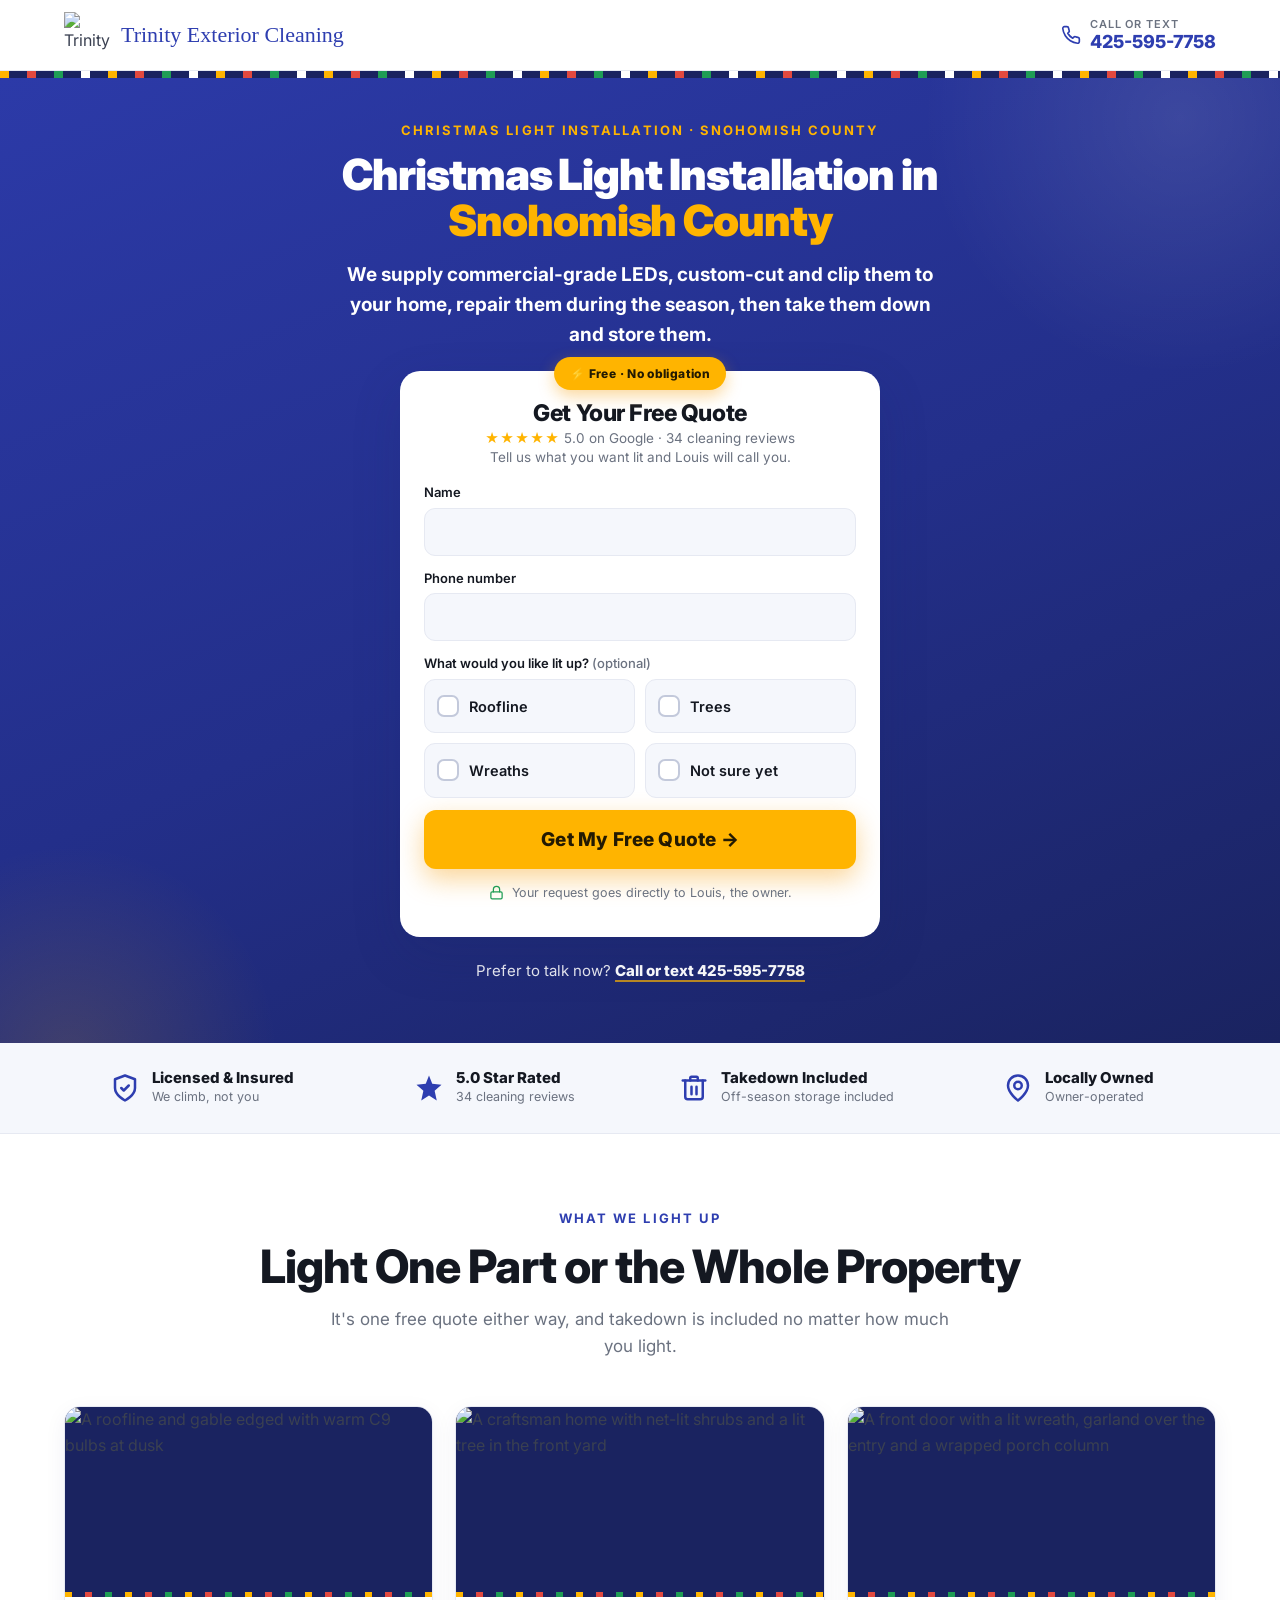
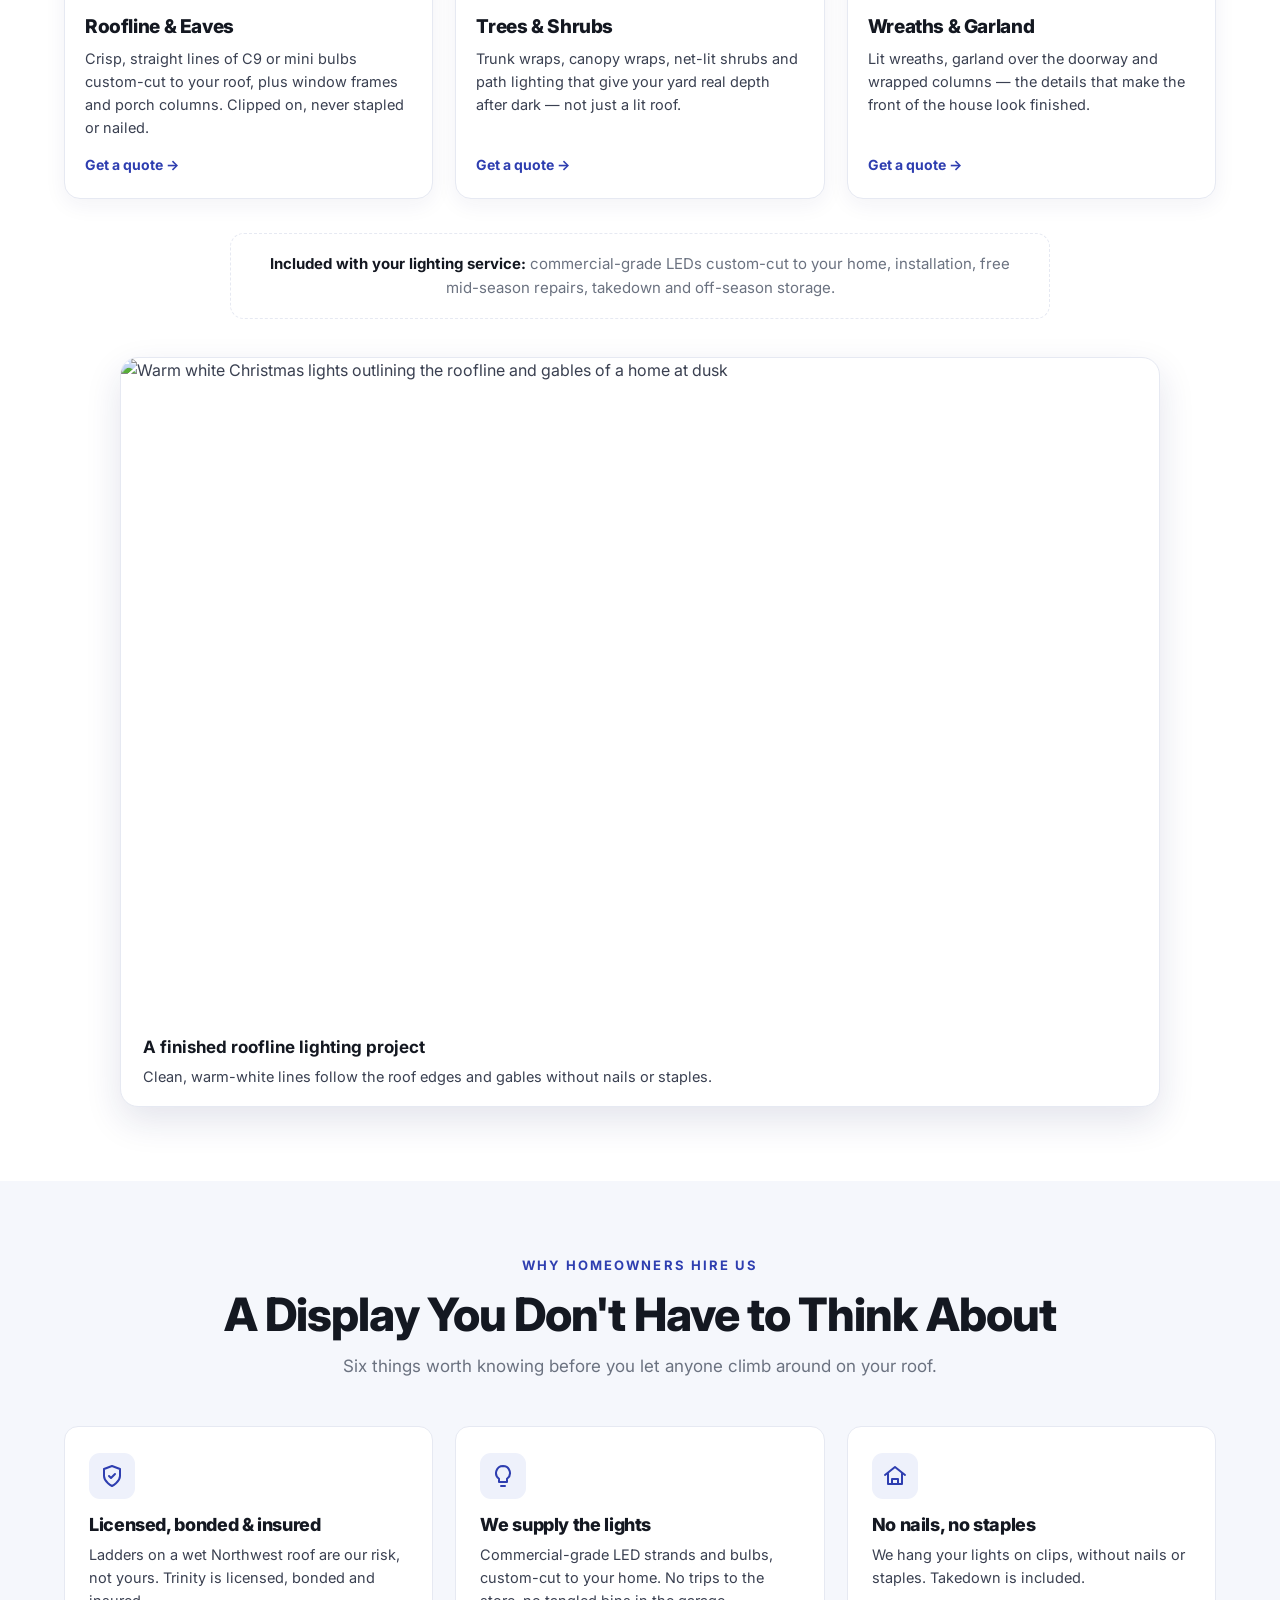
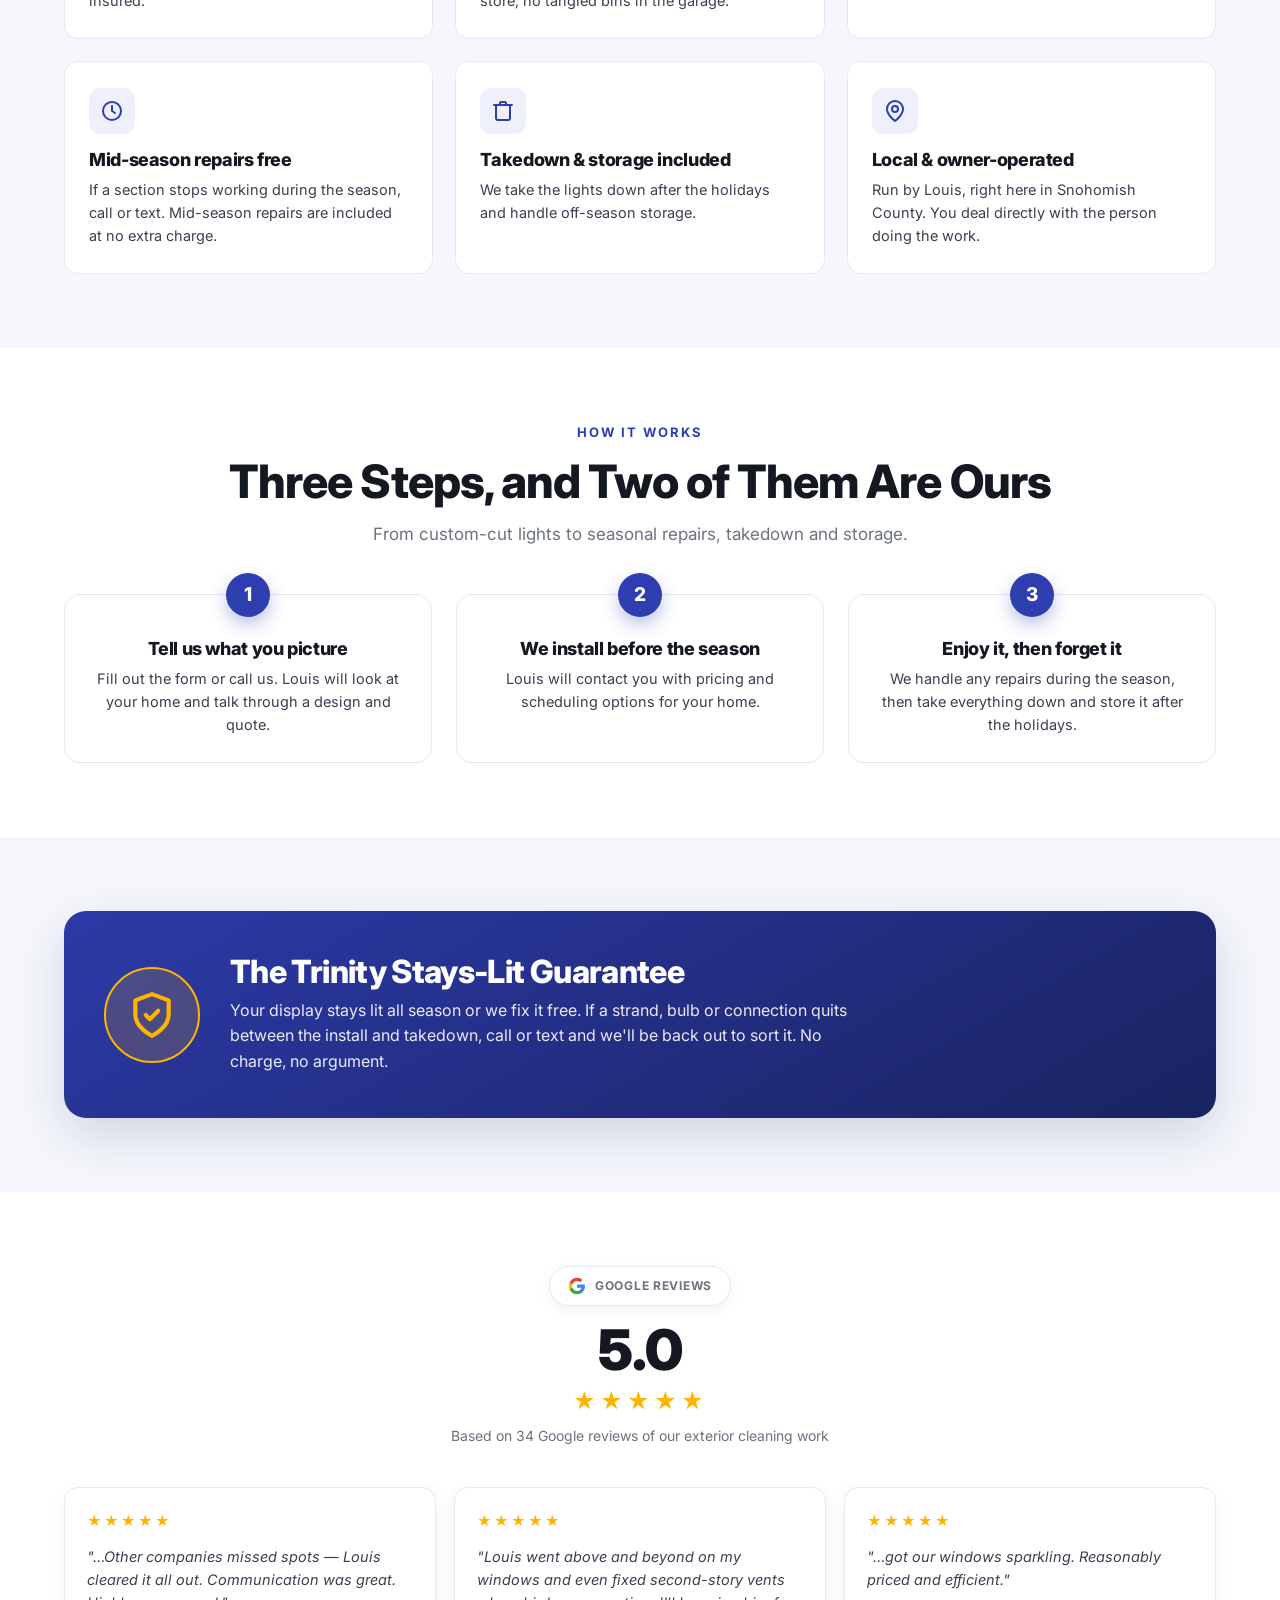
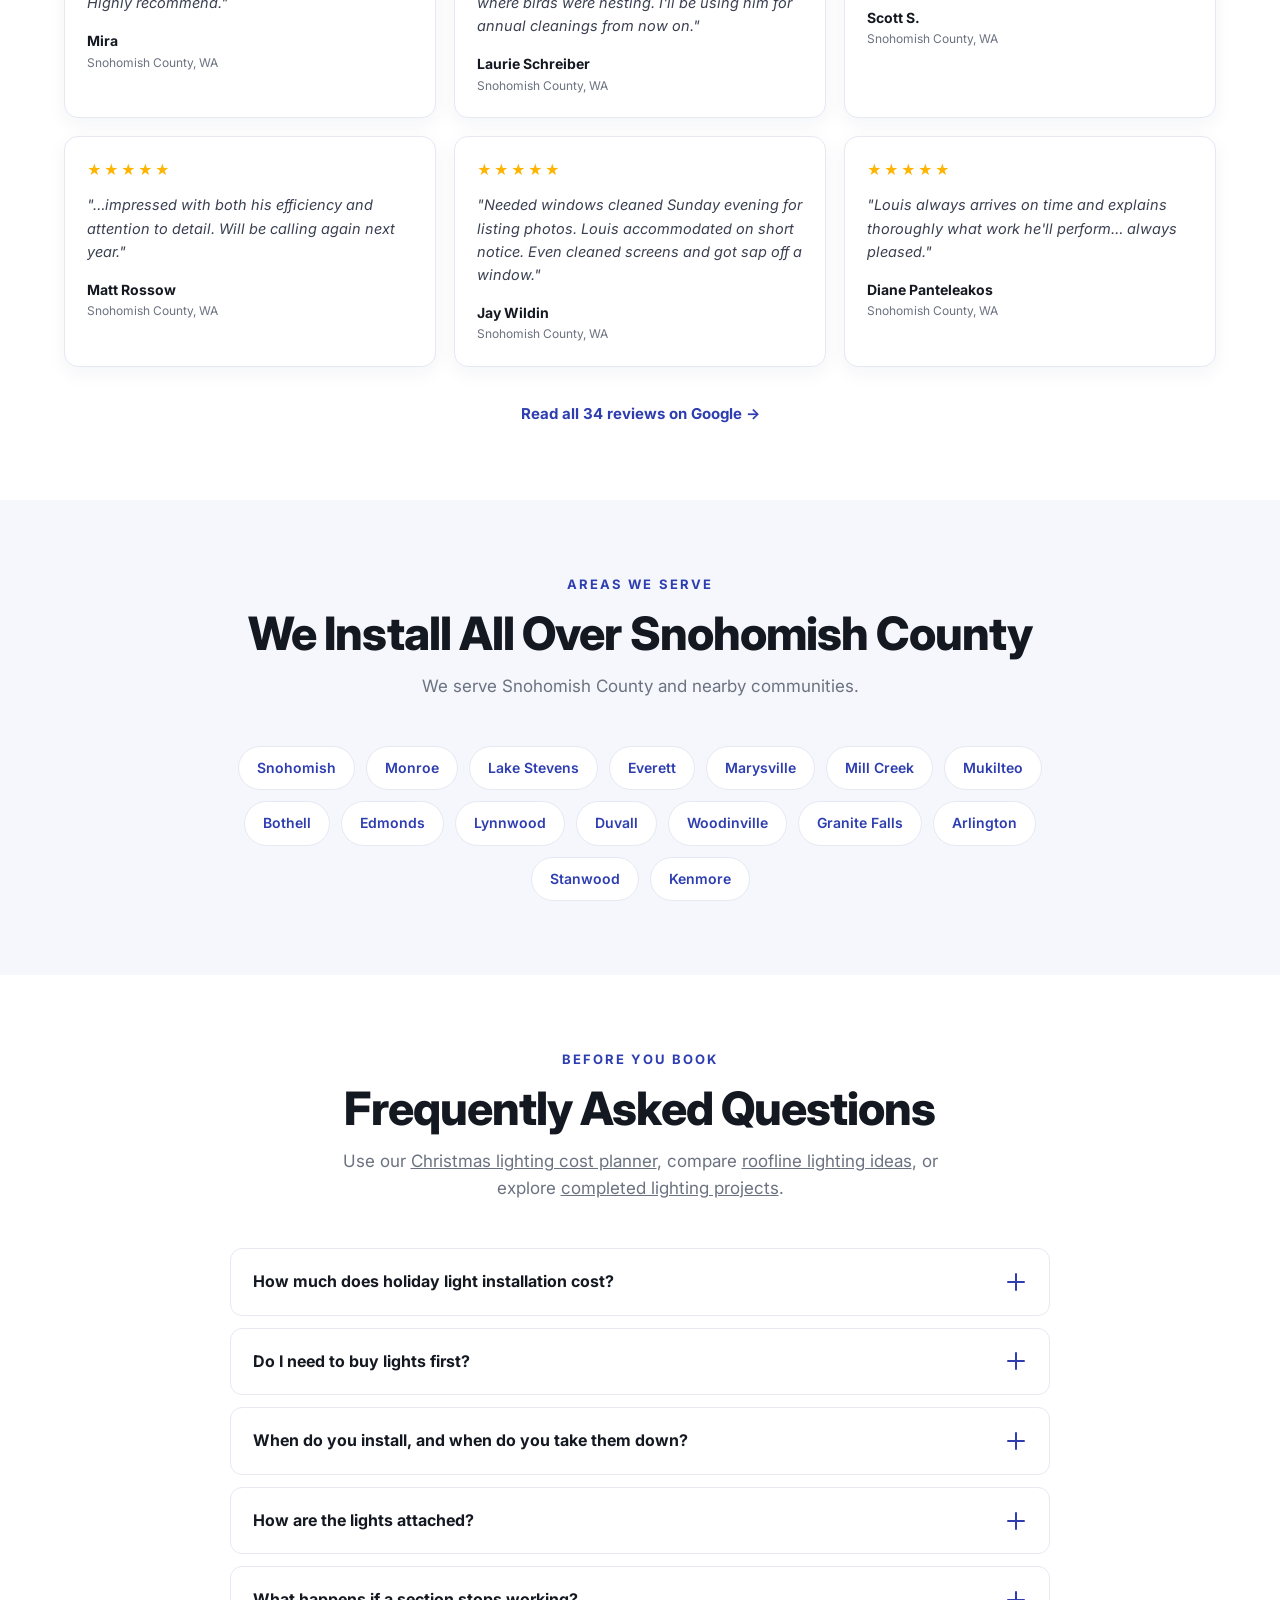
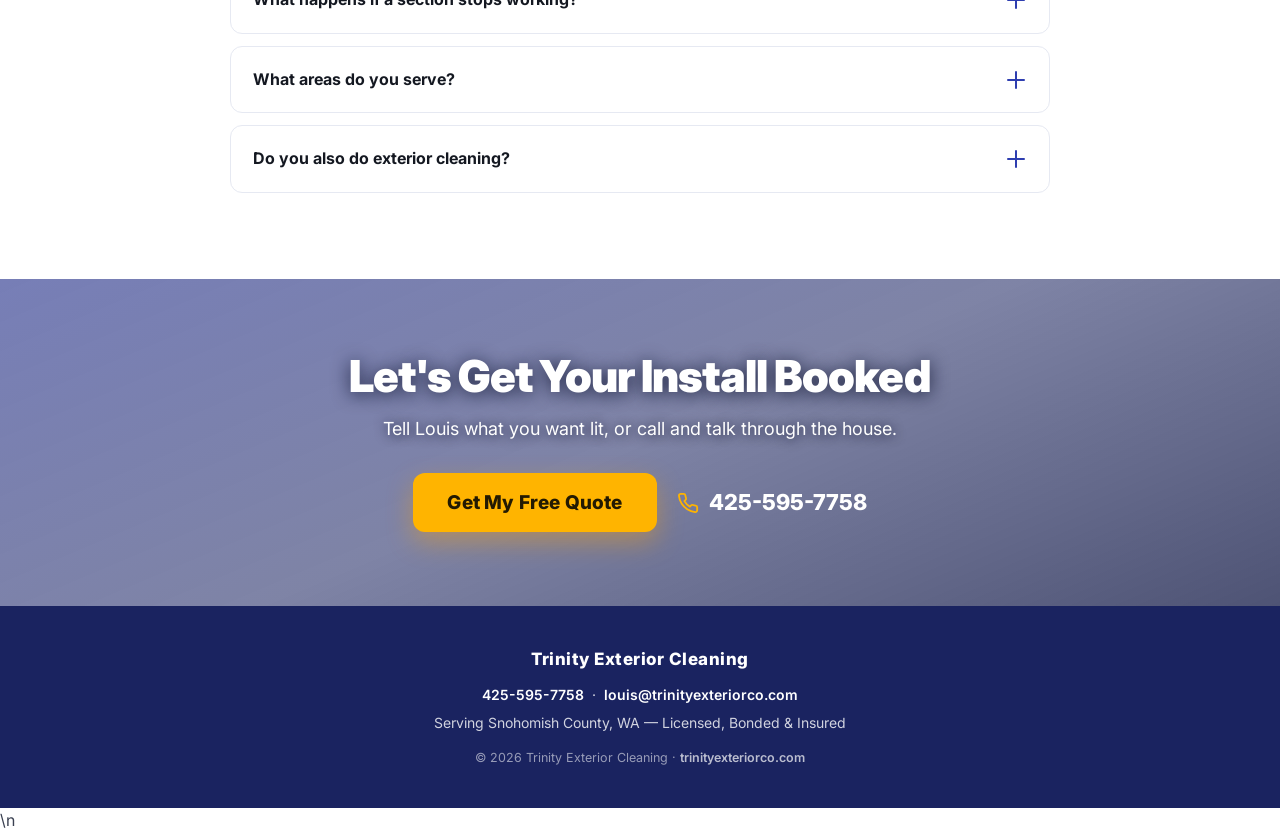
==== commit 5492d114: "Improve lighting image accessibility, sizing and planning links" ====
--- a/lights/index.html
+++ b/lights/index.html
@@ -1,889 +1,893 @@
-<!DOCTYPE html>
-<html lang="en">
-<head>
-<meta charset="UTF-8">
-<meta name="viewport" content="width=device-width, initial-scale=1.0">
-<title>Christmas Light Installation Snohomish County, WA | Trinity</title>
-<meta name="description" content="Christmas light installation across Snohomish County, WA. Commercial-grade LEDs, custom-cut rooflines, free repairs, takedown and storage included.">
-<link rel="canonical" href="https://trinityexteriorco.com/lights/">
-<meta name="robots" content="index,follow,max-image-preview:large,max-snippet:-1,max-video-preview:-1">
-<meta name="theme-color" content="#232f8a">
-<!-- Mark JS as available BEFORE paint so scroll-reveal never hides content from no-JS visitors -->
-<script>document.documentElement.className += ' js';</script>
-
-<!-- Social preview -->
-<meta property="og:type" content="website">
-<meta property="og:title" content="Christmas Light Installation in Snohomish County, WA">
-<meta property="og:description" content="Christmas & holiday lights designed, installed, maintained and taken down for you in Snohomish County. Licensed, bonded & insured.">
-<meta property="og:url" content="https://trinityexteriorco.com/lights/">
-<meta property="og:locale" content="en_US">
-<meta name="twitter:card" content="summary_large_image">
-<meta property="og:image" content="https://trinityexteriorco.com/lights/christmas-roofline-lighting-project.webp">
-<meta property="og:image:width" content="1575">
-<meta property="og:image:height" content="999">
-<meta property="og:image:alt" content="Warm white Christmas lights outlining a home's roofline and gables at dusk">
-<link rel="icon" href="https://i.ibb.co/6cBS7MDL/Chat-GPT-Image-Mar-7-2026-01-53-09-AM.avif">
-<meta name="twitter:image" content="https://trinityexteriorco.com/lights/christmas-roofline-lighting-project.webp">
-<meta name="twitter:image:alt" content="Warm white Christmas lights outlining a home's roofline and gables at dusk">
-
-<!-- Faster fonts + images -->
-<link rel="preconnect" href="https://fonts.googleapis.com">
-<link rel="preconnect" href="https://fonts.gstatic.com" crossorigin>
-<link rel="preconnect" href="https://i.ibb.co" crossorigin>
-<link rel="dns-prefetch" href="https://formsubmit.co">
-<link href="https://fonts.googleapis.com/css2?family=Permanent+Marker&family=Inter:wght@400;500;600;700;800;900&display=swap" rel="stylesheet">
-
-<!--
-  ============================================================================
-  GOOGLE ADS CONVERSION TRACKING  (paste your IDs, then this page tracks leads)
-  ----------------------------------------------------------------------------
-  1) Uncomment the two lines below and replace AW-XXXXXXXXX with your Google Ads
-     tag ID (Tools > Google Ads > Google tag). This one line turns tracking on.
-
-  <script async src="https://www.googletagmanager.com/gtag/js?id=AW-XXXXXXXXX"></script>
-  <script>window.dataLayer=window.dataLayer||[];function gtag(){dataLayer.push(arguments);}gtag('js',new Date());gtag('config','AW-XXXXXXXXX');</script>
-
-  2) In Google Ads, create two conversion actions and paste their send_to
-     values into reportConversion() near the bottom of this file:
-        - "Quote form submitted"   (fires when the form is sent)
-        - "Phone call clicked"     (fires when someone taps the phone number)
-     Everything already fires the events + a dataLayer push, so it also works
-     out of the box with Google Tag Manager. Nothing breaks if left blank.
-  ============================================================================
--->
-
-<style>
-:root{
-  --blue:#2e3eb0;
-  --blue-dark:#232f8a;
-  --blue-deep:#1a2360;
-  --accent:#ffb400;        /* high-contrast CTA — draws the eye off the blue */
-  --accent-dark:#f59e0b;
-  --accent-ink:#231a02;
-  --ink:#141821;
-  --text:#3a4051;
-  --muted:#6b7280;
-  --bg:#ffffff;
-  --bg-soft:#f5f7fc;
-  --bg-tint:#eef1fb;
-  --green:#1f9d55;
-  --star:#ffb400;
-  --line:#e6e9f2;
-  --shadow:0 18px 50px rgba(26,35,96,.16);
-}
-
-*{margin:0;padding:0;box-sizing:border-box}
-html{scroll-behavior:smooth}
-body{
-  font-family:'Inter',-apple-system,BlinkMacSystemFont,sans-serif;
-  color:var(--text);
-  background:var(--bg);
-  line-height:1.6;
-  -webkit-font-smoothing:antialiased;
-  overflow-x:hidden;
-}
-img{max-width:100%;display:block}
-a{color:inherit}
-
-.wrap{max-width:1200px;margin:0 auto;padding:0 24px}
-
-h1,h2,h3{color:var(--ink);line-height:1.08;letter-spacing:-.02em}
-h2.h-section{
-  font-size:clamp(30px,4.4vw,46px);
-  font-weight:800;
-  text-align:center;
-  margin-bottom:14px;
-}
-.h-eyebrow{
-  text-align:center;
-  text-transform:uppercase;
-  letter-spacing:.16em;
-  font-size:13px;
-  font-weight:700;
-  color:var(--blue);
-  margin-bottom:14px;
-}
-.h-sub{
-  text-align:center;
-  max-width:640px;
-  margin:0 auto 46px;
-  font-size:17px;
-  color:var(--muted);
-}
-
-/* ---------- buttons ---------- */
-.btn{
-  display:inline-flex;align-items:center;justify-content:center;gap:9px;
-  font-family:inherit;font-weight:800;cursor:pointer;border:none;
-  text-decoration:none;text-align:center;transition:transform .15s ease,box-shadow .2s ease,background .2s ease;
-  border-radius:12px;letter-spacing:.01em;line-height:1;
-}
-.btn-cta{
-  background:var(--accent);color:var(--accent-ink);
-  padding:18px 30px;font-size:18px;
-  box-shadow:0 10px 26px rgba(245,158,11,.42);
-}
-.btn-cta:hover{background:var(--accent-dark);transform:translateY(-2px);box-shadow:0 16px 34px rgba(245,158,11,.5)}
-.btn-cta:active{transform:translateY(0)}
-.btn-blue{background:var(--blue);color:#fff;padding:16px 28px;font-size:16px;box-shadow:0 8px 22px rgba(46,62,176,.28)}
-.btn-blue:hover{background:var(--blue-dark);transform:translateY(-2px)}
-.btn-full{width:100%}
-.btn-lg{padding:20px 34px;font-size:19px}
-
-/* ---------- header ---------- */
-.site-header{
-  position:sticky;top:0;z-index:60;background:rgba(255,255,255,.94);
-  backdrop-filter:saturate(180%) blur(8px);
-  border-bottom:1px solid var(--line);
-}
-.header-inner{display:flex;align-items:center;justify-content:space-between;gap:16px;padding:12px 24px;max-width:1200px;margin:0 auto}
-.logo{display:flex;align-items:center;gap:11px;text-decoration:none}
-.logo img{height:46px;width:auto}
-.logo-text{font-family:'Permanent Marker',cursive;font-size:22px;color:var(--blue);line-height:1}
-.header-phone{display:inline-flex;align-items:center;gap:9px;text-decoration:none;font-weight:800;color:var(--blue);font-size:18px;white-space:nowrap}
-.header-phone svg{width:20px;height:20px}
-.header-phone .lbl{font-size:11px;font-weight:600;color:var(--muted);text-transform:uppercase;letter-spacing:.08em;display:block;line-height:1}
-.header-phone .num-wrap{display:flex;flex-direction:column;gap:3px;line-height:1}
-
-/* ---------- hero ---------- */
-.hero{
-  position:relative;overflow:hidden;color:#fff;
-  background:linear-gradient(157deg,#2c3aa8 0%,#232f8a 52%,#1a2360 100%);
-  padding:42px 0 60px;
-}
-.hero::before,.hero::after{content:"";position:absolute;border-radius:50%;pointer-events:none}
-.hero::before{width:520px;height:520px;top:-220px;right:-160px;background:radial-gradient(circle,rgba(255,255,255,.10),transparent 70%)}
-.hero::after{width:420px;height:420px;bottom:-220px;left:-140px;background:radial-gradient(circle,rgba(255,180,0,.14),transparent 70%)}
-.hero-grid{
-  position:relative;z-index:2;display:grid;grid-template-columns:1.05fr .95fr;gap:48px;align-items:center;
-  max-width:1200px;margin:0 auto;padding:0 24px;
-}
-.hero-kicker{
-  font-size:13px;font-weight:700;text-transform:uppercase;letter-spacing:.16em;
-  color:var(--accent);margin-bottom:10px;
-}
-.hero-badge{
-  display:inline-flex;align-items:center;gap:8px;background:rgba(255,255,255,.12);
-  border:1px solid rgba(255,255,255,.2);padding:8px 15px;border-radius:100px;
-  font-size:12.5px;font-weight:700;letter-spacing:.06em;text-transform:uppercase;margin-bottom:20px;
-}
-.hero h1{
-  color:#fff;font-size:clamp(30px,3.5vw,43px);font-weight:900;letter-spacing:-.025em;margin-bottom:18px;
-}
-.hero h1 .hl{color:var(--accent);white-space:nowrap}
-.h1-br{display:none}
-@media(min-width:800px){.h1-br{display:inline}}
-.hero-lead{font-size:clamp(16px,1.9vw,19px);color:rgba(255,255,255,.9);max-width:540px;margin-bottom:26px}
-.hero-points{list-style:none;display:grid;gap:12px;margin-bottom:28px;max-width:520px}
-.hero-points li{display:flex;align-items:flex-start;gap:11px;font-size:15.5px;color:rgba(255,255,255,.95);font-weight:500}
-.hero-points svg{flex:0 0 auto;width:22px;height:22px;color:var(--accent);margin-top:1px}
-.hero-rating{display:flex;align-items:center;gap:12px;flex-wrap:wrap;margin-bottom:30px}
-.hero-rating .stars{color:var(--star);font-size:19px;letter-spacing:2px}
-.hero-rating .rr{font-size:14px;color:rgba(255,255,255,.85)}
-.hero-rating .rr strong{color:#fff}
-.hero-actions{display:flex;align-items:center;gap:18px;flex-wrap:wrap}
-.hero-call{display:inline-flex;flex-direction:column;text-decoration:none;color:#fff;line-height:1.15}
-.hero-call span{font-size:12px;color:rgba(255,255,255,.7);font-weight:600;text-transform:uppercase;letter-spacing:.08em}
-.hero-call strong{font-size:22px;font-weight:800}
-
-/* centered, form-first hero */
-.hero-inner{position:relative;z-index:2;max-width:800px;margin:0 auto;padding:0 24px;text-align:center}
-.hero-inner .hero-badge{margin-bottom:20px}
-.hero-inner h1{margin-bottom:16px}
-.hero-inner .hero-lead{margin:0 auto 20px;max-width:600px}
-.hero-inner .hero-lead strong{color:#fff}
-.hero-inner .form-card{max-width:480px;margin:0 auto;text-align:left}
-.hero-orcall{margin-top:22px;font-size:15px;color:rgba(255,255,255,.9)}
-.hero-orcall a{color:#fff;font-weight:800;text-decoration:none;white-space:nowrap;border-bottom:2px solid rgba(255,180,0,.7)}
-.hero-orcall a:hover{border-bottom-color:var(--accent)}
-
-/* ---------- lead form card ---------- */
-.form-card{
-  background:#fff;border-radius:20px;box-shadow:var(--shadow);color:var(--text);
-  padding:26px 24px 22px;position:relative;
-}
-.form-card::before{
-  content:"⚡ Free · No obligation";position:absolute;top:-14px;left:50%;transform:translateX(-50%);
-  background:var(--accent);color:var(--accent-ink);font-size:12px;font-weight:800;letter-spacing:.03em;
-  padding:7px 16px;border-radius:100px;white-space:nowrap;box-shadow:0 6px 16px rgba(245,158,11,.4);
-}
-.form-card h2{font-size:23px;font-weight:800;color:var(--ink);text-align:center;margin:4px 0 3px}
-.form-card .fc-sub{text-align:center;font-size:13.5px;line-height:1.45;color:var(--muted);margin-bottom:14px}
-.form-card .fc-stars{color:var(--star);letter-spacing:1px}
-.field{margin-bottom:12px}
-.field label{display:block;font-size:13px;font-weight:600;color:var(--ink);margin-bottom:5px}
-.field input,.field select{
-  width:100%;border:1.5px solid var(--line);border-radius:11px;padding:13px 14px;
-  font-family:inherit;font-size:16px;color:var(--ink);background:var(--bg-soft);
-  transition:border-color .15s ease,box-shadow .15s ease,background .15s ease;
-}
-.field input:focus,.field select:focus{outline:none;border-color:var(--blue);background:#fff;box-shadow:0 0 0 4px rgba(46,62,176,.1)}
-.field select{appearance:none;background-image:url("data:image/svg+xml,%3Csvg xmlns='http://www.w3.org/2000/svg' width='14' height='14' viewBox='0 0 24 24' fill='none' stroke='%236b7280' stroke-width='2.5' stroke-linecap='round' stroke-linejoin='round'%3E%3Cpolyline points='6 9 12 15 18 9'/%3E%3C/svg%3E");background-repeat:no-repeat;background-position:right 14px center;padding-right:40px}
-.form-fine{display:flex;align-items:center;justify-content:center;gap:8px;margin-top:14px;font-size:12.5px;color:var(--muted);text-align:center}
-.form-fine svg{width:15px;height:15px;color:var(--green);flex:0 0 auto}
-.form-status{font-size:14px;margin-top:12px;text-align:center;font-weight:600}
-.form-status.error{color:#c0261a}
-/* success state */
-.form-success{display:none;text-align:center;padding:22px 6px}
-.form-success.show{display:block}
-.form-success .check{width:64px;height:64px;margin:0 auto 16px;border-radius:50%;background:rgba(31,157,85,.12);display:flex;align-items:center;justify-content:center}
-.form-success .check svg{width:34px;height:34px;color:var(--green)}
-.form-success h3{font-size:22px;color:var(--ink);margin-bottom:8px}
-.form-success p{font-size:15px;color:var(--muted);margin-bottom:8px}
-.form-success .sc-call{display:inline-block;margin-top:8px;font-weight:800;color:var(--blue);font-size:20px;text-decoration:none}
-
-/* ---------- clickable service checkmarks ---------- */
-.svc-picker{display:grid;grid-template-columns:1fr 1fr;gap:10px}
-.svc-opt{position:relative}
-.svc-opt input{position:absolute;opacity:0;width:1px;height:1px;pointer-events:none}
-.svc-opt label{
-  display:flex;align-items:center;gap:10px;height:100%;
-  border:1.5px solid var(--line);border-radius:11px;padding:12px 12px;
-  font-size:14.5px;font-weight:600;color:var(--ink);background:var(--bg-soft);
-  cursor:pointer;transition:border-color .15s ease,background .15s ease,box-shadow .15s ease;
-}
-.svc-opt .box{
-  flex:0 0 auto;width:22px;height:22px;border-radius:7px;border:2px solid #c3c9db;background:#fff;
-  display:flex;align-items:center;justify-content:center;transition:all .15s ease;
-}
-.svc-opt .box svg{width:14px;height:14px;color:#fff;opacity:0;transform:scale(.5);transition:all .15s ease}
-.svc-opt input:checked + label{border-color:var(--blue);background:#eef1fb;box-shadow:0 0 0 3px rgba(46,62,176,.12)}
-.svc-opt input:checked + label .box{background:var(--blue);border-color:var(--blue)}
-.svc-opt input:checked + label .box svg{opacity:1;transform:scale(1)}
-.svc-opt input:focus-visible + label{border-color:var(--blue);box-shadow:0 0 0 3px rgba(46,62,176,.18)}
-.svc-full{grid-column:1 / -1}
-
-/* ---------- trust bar ---------- */
-.trustbar{background:var(--bg-soft);border-bottom:1px solid var(--line)}
-.trustbar-inner{display:grid;grid-template-columns:repeat(4,1fr);gap:16px;padding:26px 24px;max-width:1200px;margin:0 auto}
-.trust-item{display:flex;align-items:center;gap:12px;justify-content:center;text-align:left}
-.trust-item svg{width:30px;height:30px;color:var(--blue);flex:0 0 auto}
-.trust-item .t-strong{font-weight:800;color:var(--ink);font-size:15px;line-height:1.2}
-.trust-item .t-small{font-size:12.5px;color:var(--muted)}
-
-/* ---------- sections ---------- */
-section.pad{padding:74px 0}
-.section-soft{background:var(--bg-soft)}
-
-/* services */
-.svc-grid{display:grid;grid-template-columns:repeat(3,1fr);gap:22px}
-.svc-card{background:#fff;border:1px solid var(--line);border-radius:16px;overflow:hidden;display:flex;flex-direction:column;box-shadow:0 6px 22px rgba(26,35,96,.06);transition:transform .22s ease,box-shadow .22s ease}
-.svc-card:hover{transform:translateY(-6px);box-shadow:0 18px 40px rgba(26,35,96,.14)}
-.svc-card img{width:100%;height:190px;object-fit:cover}
-.svc-body{padding:20px 20px 22px;display:flex;flex-direction:column;flex:1}
-.svc-body h3{font-size:19px;font-weight:800;color:var(--ink);margin-bottom:9px}
-.svc-body p{font-size:14.5px;color:var(--text);flex:1;margin-bottom:14px}
-.svc-link{font-weight:700;color:var(--blue);text-decoration:none;font-size:14px;display:inline-flex;align-items:center;gap:6px}
-.svc-link:hover{gap:10px}
-
-/* why-us */
-.why-grid{display:grid;grid-template-columns:repeat(3,1fr);gap:22px}
-.why-item{background:#fff;border:1px solid var(--line);border-radius:14px;padding:26px 24px}
-.why-item .ic{width:46px;height:46px;border-radius:11px;background:var(--bg-tint);display:flex;align-items:center;justify-content:center;margin-bottom:16px}
-.why-item .ic svg{width:24px;height:24px;color:var(--blue)}
-.why-item h3{font-size:18px;font-weight:800;color:var(--ink);margin-bottom:8px}
-.why-item p{font-size:14.5px;color:var(--text)}
-
-/* steps */
-.steps{display:grid;grid-template-columns:repeat(3,1fr);gap:24px;counter-reset:step}
-.step{position:relative;background:#fff;border:1px solid var(--line);border-radius:16px;padding:34px 24px 26px;text-align:center}
-.step .num{counter-increment:step;position:absolute;top:-22px;left:50%;transform:translateX(-50%);width:44px;height:44px;border-radius:50%;background:var(--blue);color:#fff;font-weight:800;font-size:19px;display:flex;align-items:center;justify-content:center;box-shadow:0 8px 18px rgba(46,62,176,.3)}
-.step .num::before{content:counter(step)}
-.step h3{font-size:18px;font-weight:800;color:var(--ink);margin:10px 0 8px}
-.step p{font-size:14.5px;color:var(--text)}
-
-/* guarantee band */
-.guarantee{background:linear-gradient(150deg,#2c3aa8,#1a2360);color:#fff;border-radius:22px;padding:44px 40px;display:flex;align-items:center;gap:30px;box-shadow:var(--shadow)}
-.guarantee .seal{flex:0 0 auto;width:96px;height:96px;border-radius:50%;background:rgba(255,180,0,.16);border:2px solid var(--accent);display:flex;align-items:center;justify-content:center}
-.guarantee .seal svg{width:50px;height:50px;color:var(--accent)}
-.guarantee h2{color:#fff;font-size:clamp(24px,3vw,32px);font-weight:800;margin-bottom:8px}
-.guarantee p{color:rgba(255,255,255,.9);font-size:16px;max-width:640px}
-
-/* reviews */
-.reviews-head{text-align:center;margin-bottom:40px}
-.reviews-badge{display:inline-flex;align-items:center;gap:9px;background:#fff;border:1px solid var(--line);padding:9px 18px;border-radius:100px;font-size:12px;font-weight:700;letter-spacing:.06em;color:var(--muted);margin-bottom:16px;box-shadow:0 4px 14px rgba(26,35,96,.06)}
-.reviews-score{font-size:56px;font-weight:900;color:var(--ink);line-height:1}
-.reviews-stars{color:var(--star);font-size:22px;letter-spacing:4px;margin:6px 0}
-.reviews-count{font-size:14px;color:var(--muted)}
-.reviews-grid{display:grid;grid-template-columns:repeat(3,1fr);gap:18px}
-.review{background:#fff;border:1px solid var(--line);border-radius:14px;padding:22px;box-shadow:0 6px 20px rgba(26,35,96,.05)}
-.review .rs{color:var(--star);font-size:14px;letter-spacing:2px;margin-bottom:12px}
-.review p{font-size:14.5px;font-style:italic;color:var(--text);margin-bottom:16px}
-.review .rn{font-weight:700;color:var(--ink);font-size:14px}
-.review .rl{font-size:12px;color:var(--muted)}
-.reviews-cta{text-align:center;margin-top:34px}
-.reviews-cta a{display:inline-flex;align-items:center;gap:8px;font-weight:700;color:var(--blue);text-decoration:none;font-size:15px}
-
-/* areas */
-.areas-grid{display:flex;flex-wrap:wrap;justify-content:center;gap:11px;max-width:820px;margin:0 auto}
-.areas-grid span,.areas-grid a{background:#fff;border:1.5px solid var(--line);padding:10px 18px;border-radius:100px;font-size:14px;font-weight:600;color:var(--blue);transition:all .18s ease;text-decoration:none}
-.areas-grid span:hover,.areas-grid a:hover{background:var(--blue);color:#fff;border-color:var(--blue);transform:translateY(-2px)}
-
-/* faq */
-.faq{max-width:820px;margin:0 auto}
-.faq details{background:#fff;border:1px solid var(--line);border-radius:12px;margin-bottom:12px;overflow:hidden}
-.faq summary{list-style:none;cursor:pointer;padding:20px 22px;font-weight:700;color:var(--ink);font-size:16px;display:flex;justify-content:space-between;align-items:center;gap:16px}
-.faq summary::-webkit-details-marker{display:none}
-.faq summary .plus{flex:0 0 auto;width:22px;height:22px;position:relative;transition:transform .2s ease}
-.faq summary .plus::before,.faq summary .plus::after{content:"";position:absolute;background:var(--blue);border-radius:2px}
-.faq summary .plus::before{top:10px;left:2px;right:2px;height:2px}
-.faq summary .plus::after{left:10px;top:2px;bottom:2px;width:2px;transition:transform .2s ease}
-.faq details[open] summary .plus::after{transform:scaleY(0)}
-.faq details[open] summary .plus{transform:rotate(90deg)}
-.faq .faq-body{padding:0 22px 20px;font-size:15px;color:var(--text)}
-
-/* final cta */
-.final{
-  background:
-    linear-gradient(157deg,rgba(35,47,138,.62) 0%,rgba(26,35,96,.56) 50%,rgba(16,23,68,.74) 100%),
-    url('full-house.jpg') center 58%/cover no-repeat;
-  color:#fff;text-align:center;
-}
-.final h2{color:#fff;font-size:clamp(28px,4vw,44px);font-weight:900;margin-bottom:14px;text-shadow:0 2px 18px rgba(8,12,40,.8)}
-.final p{color:#fff;font-size:18px;max-width:560px;margin:0 auto 30px;text-shadow:0 1px 12px rgba(8,12,40,.85)}
-.final-actions{display:flex;align-items:center;justify-content:center;gap:20px;flex-wrap:wrap}
-.final-call{color:#fff;text-decoration:none;font-weight:800;font-size:22px;display:inline-flex;align-items:center;gap:10px}
-.final-call svg{width:22px;height:22px;color:var(--accent)}
-
-/* footer */
-.footer{background:var(--blue-deep);color:rgba(255,255,255,.8);padding:40px 24px;text-align:center;font-size:14px}
-.footer .f-name{font-weight:800;color:#fff;font-size:17px;letter-spacing:.03em;margin-bottom:10px}
-.footer a{color:#fff;text-decoration:none;font-weight:600}
-.footer .f-row{margin:6px 0}
-.footer .f-fine{margin-top:14px;font-size:12.5px;color:rgba(255,255,255,.55)}
-
-/* sticky mobile bar */
-.sticky-cta{position:fixed;left:0;right:0;bottom:0;z-index:80;display:none;gap:10px;padding:10px 12px calc(10px + env(safe-area-inset-bottom));background:#fff;border-top:1px solid var(--line);box-shadow:0 -6px 20px rgba(26,35,96,.1)}
-.sticky-cta a{flex:1;display:flex;align-items:center;justify-content:center;gap:8px;padding:15px;border-radius:12px;text-decoration:none;font-weight:800;font-size:16px}
-.sticky-cta .sc-call{border:2px solid var(--blue);color:var(--blue)}
-.sticky-cta .sc-quote{flex:1.4;background:var(--accent);color:var(--accent-ink);box-shadow:0 6px 16px rgba(245,158,11,.4)}
-.sticky-cta svg{width:19px;height:19px}
-
-/* reveal animation — only hides when JS is present (progressive enhancement) */
-.js .reveal{opacity:0;transform:translateY(22px);transition:opacity .6s ease,transform .6s ease}
-.js .reveal.in{opacity:1;transform:none}
-
-/* ---------- holiday lighting accents ---------- */
-.lights-strip{
-  height:7px;
-  background:
-    repeating-linear-gradient(90deg,
-      #ffb400 0 9px, transparent 9px 27px,
-      #e2493f 27px 36px, transparent 36px 54px,
-      #1f9d55 54px 63px, transparent 63px 81px,
-      #ffffff 81px 90px, transparent 90px 108px);
-  background-color:var(--blue-deep);
-}
-.svc-card .svc-art{height:190px;position:relative;overflow:hidden;background:#1a2360}
-.svc-card .svc-art svg,
-.svc-card .svc-art img{width:100%;height:100%;object-fit:cover;display:block}
-.svc-card .svc-art::after{
-  content:"";position:absolute;inset:auto 0 0 0;height:5px;
-  background:repeating-linear-gradient(90deg,#ffb400 0 7px,transparent 7px 20px,#e2493f 20px 27px,transparent 27px 40px,#1f9d55 40px 47px,transparent 47px 60px);
-}
-.season-note{
-  max-width:820px;margin:34px auto 0;text-align:center;font-size:15px;color:var(--muted);
-  background:#fff;border:1px dashed var(--line);border-radius:14px;padding:18px 22px;
-}
-.season-note strong{color:var(--ink)}
-.project-showcase{max-width:1040px;margin:38px auto 0;background:#fff;border:1px solid var(--line);border-radius:18px;overflow:hidden;box-shadow:0 14px 36px rgba(26,35,96,.12)}
-.project-showcase picture,.project-showcase img{display:block;width:100%}
-.project-showcase img{height:auto;aspect-ratio:1575/999;object-fit:cover}
-.project-showcase figcaption{padding:18px 22px;color:var(--text);font-size:14.5px}
-.project-showcase figcaption strong{display:block;color:var(--ink);font-size:17px;margin-bottom:3px}
-
-/* ---------- responsive ---------- */
-@media (max-width:960px){
-  .hero-grid{grid-template-columns:1fr;gap:34px}
-  .form-card{order:2}
-  .svc-grid{grid-template-columns:repeat(2,1fr)}
-  .why-grid{grid-template-columns:1fr 1fr}
-  .steps{grid-template-columns:1fr}
-  .step{padding-top:30px}
-  .reviews-grid{grid-template-columns:1fr 1fr}
-  .trustbar-inner{grid-template-columns:1fr 1fr;gap:20px}
-  .guarantee{flex-direction:column;text-align:center;padding:36px 28px}
-}
-@media (max-width:680px){
-  section.pad{padding:56px 0}
-  .header-inner{padding:8px 18px}
-  .header-phone .num-wrap{display:none}
-  .header-phone{padding:10px;border:2px solid var(--blue);border-radius:11px}
-  .logo img{height:36px}
-  .logo-text{font-size:18px}
-  .hero{padding:12px 0 34px}
-  .hero-badge{margin-bottom:10px;font-size:11.5px;padding:7px 12px}
-  .hero-inner h1{font-size:28px;margin-bottom:8px}
-  .hero-kicker{font-size:11.5px;letter-spacing:.14em;margin-bottom:5px}
-  .hero-inner .hero-lead{margin-bottom:14px;font-size:15px}
-  .form-card{padding:20px 16px 16px}
-  .form-card .fc-sub{margin-bottom:10px}
-  .field{margin-bottom:9px}
-  .field input,.field select{padding:10px 12px}
-  .btn-lg{padding:16px 26px;font-size:18px}
-  .svc-grid{grid-template-columns:1fr}
-  .why-grid{grid-template-columns:1fr}
-  .reviews-grid{grid-template-columns:1fr}
-  .trustbar-inner{grid-template-columns:1fr 1fr;gap:16px}
-  .trust-item{flex-direction:column;text-align:center;gap:8px}
-  .sticky-cta.show{display:flex}
-  body{padding-bottom:78px}
-  .hero-actions .btn-cta{width:100%}
-  .svc-picker{gap:8px}
-  .svc-opt label{padding:10px 9px;gap:8px;font-size:13.5px;line-height:1.25}
-  .svc-opt .box{width:20px;height:20px;border-radius:6px}
-}
-@media (prefers-reduced-motion:reduce){
-  *{scroll-behavior:auto!important}
-  .js .reveal{opacity:1;transform:none;transition:none}
-}
-</style>
-</head>
-<body>
-
-<!-- ========================= HEADER ========================= -->
-<header class="site-header">
-  <div class="header-inner">
-    <a href="/" class="logo" aria-label="Trinity Exterior Cleaning home">
-      <img src="https://i.ibb.co/6cBS7MDL/Chat-GPT-Image-Mar-7-2026-01-53-09-AM.avif" alt="Trinity Exterior Cleaning logo" width="46" height="46">
-      <span class="logo-text">Trinity Exterior Cleaning</span>
-    </a>
-    <a href="tel:4255957758" class="header-phone" data-call>
-      <svg viewBox="0 0 24 24" fill="none" stroke="currentColor" stroke-width="2" stroke-linecap="round" stroke-linejoin="round"><path d="M22 16.92v3a2 2 0 0 1-2.18 2 19.79 19.79 0 0 1-8.63-3.07 19.5 19.5 0 0 1-6-6 19.79 19.79 0 0 1-3.07-8.67A2 2 0 0 1 4.11 2h3a2 2 0 0 1 2 1.72 12.84 12.84 0 0 0 .7 2.81 2 2 0 0 1-.45 2.11L8.09 9.91a16 16 0 0 0 6 6l1.27-1.27a2 2 0 0 1 2.11-.45 12.84 12.84 0 0 0 2.81.7A2 2 0 0 1 22 16.92z"/></svg>
-      <span class="num-wrap"><span class="lbl">Call or text</span><span>425-595-7758</span></span>
-    </a>
-  </div>
-</header>
-
-<!-- ========================= HOLIDAY LIGHT STRIP ========================= -->
-<div class="lights-strip" aria-hidden="true"></div>
-
-<!-- ========================= HERO ========================= -->
-<section class="hero">
-  <div class="hero-inner">
-    <p class="hero-kicker">Christmas Light Installation &middot; Snohomish County</p>
-    <h1>Christmas Light Installation in <span class="hl">Snohomish County</span></h1>
-    <p class="hero-lead"><strong>We supply commercial-grade LEDs, custom-cut and clip them to your home, repair them during the season, then take them down and store them.</strong></p>
-
-    <!-- LEAD FORM (single conversion goal, above the fold) -->
-    <div class="form-card" id="quote">
-      <form id="quoteForm" action="https://formsubmit.co/louisroymiller@gmail.com" method="POST" novalidate>
-        <h2>Get Your Free Quote</h2>
-        <p class="fc-sub"><a href="https://share.google/9lr3SAAIuRhdXml0r" target="_blank" rel="noopener">Read our Google reviews</a><br>Tell us what you want lit and Louis will call you.</p>
-
-        <input type="hidden" name="_subject" value="New Holiday Lighting Request — Landing Page (/lights)">
-        <input type="hidden" name="_captcha" value="false">
-        <input type="hidden" name="_template" value="table">
-        <input type="hidden" name="source" value="Holiday Lighting Landing Page (/lights)">
-        <input type="text" name="_honey" style="display:none" tabindex="-1" autocomplete="off" aria-hidden="true">
-
-        <div class="field">
-          <label for="name">Name</label>
-          <input type="text" id="name" name="name" autocomplete="name" required>
-        </div>
-        <div class="field">
-          <label for="phone">Phone number</label>
-          <input type="tel" id="phone" name="phone" autocomplete="tel" inputmode="tel" required>
-        </div>
-        <div class="field">
-          <label>What would you like lit up? <span style="font-weight:500;color:var(--muted)">(optional)</span></label>
-          <div class="svc-picker" id="svcPicker">
-            <div class="svc-opt">
-              <input type="checkbox" id="s-roofline" name="Lighting" value="Roofline &amp; Eaves">
-              <label for="s-roofline"><span class="box"><svg viewBox="0 0 24 24" fill="none" stroke="currentColor" stroke-width="3.2" stroke-linecap="round" stroke-linejoin="round"><path d="M20 6 9 17l-5-5"/></svg></span>Roofline</label>
-            </div>
-            <div class="svc-opt">
-              <input type="checkbox" id="s-trees" name="Lighting" value="Trees &amp; Shrubs">
-              <label for="s-trees"><span class="box"><svg viewBox="0 0 24 24" fill="none" stroke="currentColor" stroke-width="3.2" stroke-linecap="round" stroke-linejoin="round"><path d="M20 6 9 17l-5-5"/></svg></span>Trees</label>
-            </div>
-            <div class="svc-opt">
-              <input type="checkbox" id="s-wreaths" name="Lighting" value="Wreaths &amp; Garland">
-              <label for="s-wreaths"><span class="box"><svg viewBox="0 0 24 24" fill="none" stroke="currentColor" stroke-width="3.2" stroke-linecap="round" stroke-linejoin="round"><path d="M20 6 9 17l-5-5"/></svg></span>Wreaths</label>
-            </div>
-              <div class="svc-opt">
-              <input type="checkbox" id="s-notsure" name="Lighting" value="Not sure — design it for me">
-              <label for="s-notsure"><span class="box"><svg viewBox="0 0 24 24" fill="none" stroke="currentColor" stroke-width="3.2" stroke-linecap="round" stroke-linejoin="round"><path d="M20 6 9 17l-5-5"/></svg></span>Not sure yet</label>
-            </div>
-          </div>
-        </div>
-
-        <button type="submit" class="btn btn-cta btn-full btn-lg">Get My Free Quote →</button>
-        <div class="form-fine">
-          <svg viewBox="0 0 24 24" fill="none" stroke="currentColor" stroke-width="2" stroke-linecap="round" stroke-linejoin="round"><rect x="3" y="11" width="18" height="11" rx="2"/><path d="M7 11V7a5 5 0 0 1 10 0v4"/></svg>
-          Your request goes directly to Louis, the owner.
-        </div>
-        <div class="form-status" id="formStatus" role="status" aria-live="polite"></div>
-      </form>
-
-      <div class="form-success" id="formSuccess">
-        <div class="check"><svg viewBox="0 0 24 24" fill="none" stroke="currentColor" stroke-width="2.4" stroke-linecap="round" stroke-linejoin="round"><path d="M20 6 9 17l-5-5"/></svg></div>
-        <h3>Request received — thank you!</h3>
-        <p>Louis will call you about your lighting quote.</p>
-        <p>Need it sooner? Call or text:</p>
-        <a href="tel:4255957758" class="sc-call" data-call>425-595-7758</a>
-      </div>
-    </div>
-
-    <p class="hero-orcall">Prefer to talk now? <a href="tel:4255957758" data-call>Call or text 425-595-7758</a></p>
-  </div>
-</section>
-
-<!-- ========================= TRUST BAR ========================= -->
-<section class="trustbar">
-  <div class="trustbar-inner">
-    <div class="trust-item">
-      <svg viewBox="0 0 24 24" fill="none" stroke="currentColor" stroke-width="2" stroke-linecap="round" stroke-linejoin="round"><path d="M12 22s8-4 8-10V5l-8-3-8 3v7c0 6 8 10 8 10z"/><path d="m9 12 2 2 4-4"/></svg>
-      <div><div class="t-strong">Licensed &amp; Insured</div><div class="t-small">We climb, not you</div></div>
-    </div>
-    <div class="trust-item">
-      <svg viewBox="0 0 24 24" fill="currentColor"><path d="M12 2l2.6 6.6L22 9.3l-5.5 4.8L18.2 22 12 18l-6.2 4 1.7-7.9L2 9.3l7.4-.7z"/></svg>
-      <div><div class="t-strong">Google Reviews</div><div class="t-small">Read customer experiences</div></div>
-    </div>
-    <div class="trust-item">
-      <svg viewBox="0 0 24 24" fill="none" stroke="currentColor" stroke-width="2" stroke-linecap="round" stroke-linejoin="round"><path d="M3 6h18"/><path d="M19 6v13a2 2 0 0 1-2 2H7a2 2 0 0 1-2-2V6"/><path d="M10 11v6M14 11v6"/><path d="M9 6V4a1 1 0 0 1 1-1h4a1 1 0 0 1 1 1v2"/></svg>
-      <div><div class="t-strong">Takedown Included</div><div class="t-small">Off-season storage included</div></div>
-    </div>
-    <div class="trust-item">
-      <svg viewBox="0 0 24 24" fill="none" stroke="currentColor" stroke-width="2" stroke-linecap="round" stroke-linejoin="round"><path d="M20 10c0 6-8 12-8 12s-8-6-8-12a8 8 0 0 1 16 0z"/><circle cx="12" cy="10" r="3"/></svg>
-      <div><div class="t-strong">Locally Owned</div><div class="t-small">Owner-operated</div></div>
-    </div>
-  </div>
-</section>
-
-<!-- ========================= SERVICES ========================= -->
-<section class="pad">
-  <div class="wrap">
-    <p class="h-eyebrow reveal">What We Light Up</p>
-    <h2 class="h-section reveal">Light One Part or the Whole Property</h2>
-    <p class="h-sub reveal">It's one free quote either way, and takedown is included no matter how much you light.</p>
-    <div class="svc-grid">
-      <div class="svc-card reveal">
-        <div class="svc-art"><img src="roofline.jpg" alt="A roofline and gable edged with warm C9 bulbs at dusk" width="1000" height="520" loading="lazy" decoding="async"></div>
-        <div class="svc-body">
-          <h3>Roofline &amp; Eaves</h3>
-          <p>Crisp, straight lines of C9 or mini bulbs custom-cut to your roof, plus window frames and porch columns. Clipped on, never stapled or nailed.</p>
-          <a href="#quote" class="svc-link">Get a quote →</a>
-        </div>
-      </div>
-      <div class="svc-card reveal">
-        <div class="svc-art"><img src="trees.jpg" alt="A craftsman home with net-lit shrubs and a lit tree in the front yard" width="1000" height="520" loading="lazy" decoding="async"></div>
-        <div class="svc-body">
-          <h3>Trees &amp; Shrubs</h3>
-          <p>Trunk wraps, canopy wraps, net-lit shrubs and path lighting that give your yard real depth after dark — not just a lit roof.</p>
-          <a href="#quote" class="svc-link">Get a quote →</a>
-        </div>
-      </div>
-      <div class="svc-card reveal">
-        <div class="svc-art"><img src="wreaths.jpg" alt="A front door with a lit wreath, garland over the entry and a wrapped porch column" width="1000" height="520" loading="lazy" decoding="async"></div>
-        <div class="svc-body">
-          <h3>Wreaths &amp; Garland</h3>
-          <p>Lit wreaths, garland over the doorway and wrapped columns — the details that make the front of the house look finished.</p>
-          <a href="#quote" class="svc-link">Get a quote →</a>
-        </div>
-      </div>
-    </div>
-    <p class="season-note reveal"><strong>Included with your lighting service:</strong> commercial-grade LEDs custom-cut to your home, installation, free mid-season repairs, takedown and off-season storage.</p>
-    <figure class="project-showcase reveal">
-      <picture>
-        <source media="(max-width:680px)" srcset="christmas-roofline-lighting-project-900.webp">
-        <img src="christmas-roofline-lighting-project.webp" srcset="christmas-roofline-lighting-project-900.webp 900w, christmas-roofline-lighting-project.webp 1575w" sizes="(max-width:680px) calc(100vw - 48px), 1040px" alt="Warm white Christmas lights outlining the roofline and gables of a home at dusk" width="1575" height="999" loading="lazy" decoding="async">
-      </picture>
-      <figcaption><strong>A finished roofline lighting project</strong>Clean, warm-white lines follow the roof edges and gables without nails or staples.</figcaption>
-    </figure>
-  </div>
-</section>
-
-<!-- ========================= WHY US ========================= -->
-<section class="pad section-soft">
-  <div class="wrap">
-    <p class="h-eyebrow reveal">Why Homeowners Hire Us</p>
-    <h2 class="h-section reveal">A Display You Don't Have to Think About</h2>
-    <p class="h-sub reveal">Six things worth knowing before you let anyone climb around on your roof.</p>
-    <div class="why-grid">
-      <div class="why-item reveal">
-        <div class="ic"><svg viewBox="0 0 24 24" fill="none" stroke="currentColor" stroke-width="2" stroke-linecap="round" stroke-linejoin="round"><path d="M12 22s8-4 8-10V5l-8-3-8 3v7c0 6 8 10 8 10z"/><path d="m9 12 2 2 4-4"/></svg></div>
-        <h3>Licensed, bonded &amp; insured</h3>
-        <p>Ladders on a wet Northwest roof are our risk, not yours. Trinity is licensed, bonded and insured.</p>
-      </div>
-      <div class="why-item reveal">
-        <div class="ic"><svg viewBox="0 0 24 24" fill="none" stroke="currentColor" stroke-width="2" stroke-linecap="round" stroke-linejoin="round"><path d="M9 18h6"/><path d="M10 22h4"/><path d="M12 2a7 7 0 0 0-4 12.7V18h8v-3.3A7 7 0 0 0 12 2z"/></svg></div>
-        <h3>We supply the lights</h3>
-        <p>Commercial-grade LED strands and bulbs, custom-cut to your home. No trips to the store, no tangled bins in the garage.</p>
-      </div>
-      <div class="why-item reveal">
-        <div class="ic"><svg viewBox="0 0 24 24" fill="none" stroke="currentColor" stroke-width="2" stroke-linecap="round" stroke-linejoin="round"><path d="M2 11 12 3l10 8"/><path d="M5 9.7V20h14V9.7"/><path d="M9 20v-5h6v5"/></svg></div>
-        <h3>No nails, no staples</h3>
-        <p>We hang your lights on clips, without nails or staples. Takedown is included.</p>
-      </div>
-      <div class="why-item reveal">
-        <div class="ic"><svg viewBox="0 0 24 24" fill="none" stroke="currentColor" stroke-width="2" stroke-linecap="round" stroke-linejoin="round"><circle cx="12" cy="12" r="9"/><path d="M12 7v5l3 2"/></svg></div>
-        <h3>Mid-season repairs free</h3>
-        <p>If a section stops working during the season, call or text. Mid-season repairs are included at no extra charge.</p>
-      </div>
-      <div class="why-item reveal">
-        <div class="ic"><svg viewBox="0 0 24 24" fill="none" stroke="currentColor" stroke-width="2" stroke-linecap="round" stroke-linejoin="round"><path d="M3 6h18"/><path d="M19 6v13a2 2 0 0 1-2 2H7a2 2 0 0 1-2-2V6"/><path d="M9 6V4a1 1 0 0 1 1-1h4a1 1 0 0 1 1 1v2"/></svg></div>
-        <h3>Takedown &amp; storage included</h3>
-        <p>We take the lights down after the holidays and handle off-season storage.</p>
-      </div>
-      <div class="why-item reveal">
-        <div class="ic"><svg viewBox="0 0 24 24" fill="none" stroke="currentColor" stroke-width="2" stroke-linecap="round" stroke-linejoin="round"><path d="M20 10c0 6-8 12-8 12s-8-6-8-12a8 8 0 0 1 16 0z"/><circle cx="12" cy="10" r="3"/></svg></div>
-        <h3>Local &amp; owner-operated</h3>
-        <p>Run by Louis, right here in Snohomish County. You deal directly with the person doing the work.</p>
-      </div>
-    </div>
-  </div>
-</section>
-
-<!-- ========================= HOW IT WORKS ========================= -->
-<section class="pad">
-  <div class="wrap">
-    <p class="h-eyebrow reveal">How It Works</p>
-    <h2 class="h-section reveal">Three Steps, and Two of Them Are Ours</h2>
-    <p class="h-sub reveal">From custom-cut lights to seasonal repairs, takedown and storage.</p>
-    <div class="steps">
-      <div class="step reveal">
-        <div class="num"></div>
-        <h3>Tell us what you picture</h3>
-        <p>Fill out the form or call us. Louis will look at your home and talk through a design and quote.</p>
-      </div>
-      <div class="step reveal">
-        <div class="num"></div>
-        <h3>We install before the season</h3>
-        <p>Louis will contact you with pricing and scheduling options for your home.</p>
-      </div>
-      <div class="step reveal">
-        <div class="num"></div>
-        <h3>Enjoy it, then forget it</h3>
-        <p>We handle any repairs during the season, then take everything down and store it after the holidays.</p>
-      </div>
-    </div>
-  </div>
-</section>
-
-<!-- ========================= GUARANTEE BAND ========================= -->
-<section class="pad section-soft">
-  <div class="wrap">
-    <div class="guarantee reveal">
-      <div class="seal">
-        <svg viewBox="0 0 24 24" fill="none" stroke="currentColor" stroke-width="2" stroke-linecap="round" stroke-linejoin="round"><path d="M12 22s8-4 8-10V5l-8-3-8 3v7c0 6 8 10 8 10z"/><path d="m9 12 2 2 4-4"/></svg>
-      </div>
-      <div>
-        <h2>The Trinity Stays-Lit Guarantee</h2>
-        <p>Your display stays lit all season or we fix it free. If a strand, bulb or connection quits between the install and takedown, call or text and we'll be back out to sort it. No charge, no argument.</p>
-      </div>
-    </div>
-  </div>
-</section>
-
-<!-- ========================= REVIEWS ========================= -->
-<section class="pad">
-  <div class="wrap">
-    <div class="reviews-head">
-      <div class="reviews-badge reveal">
-        <svg width="18" height="18" viewBox="0 0 24 24" aria-hidden="true"><path fill="#4285F4" d="M22.56 12.25c0-.78-.07-1.53-.2-2.25H12v4.26h5.92c-.26 1.37-1.04 2.53-2.21 3.31v2.77h3.57c2.08-1.92 3.28-4.74 3.28-8.09z"/><path fill="#34A853" d="M12 23c2.97 0 5.46-.98 7.28-2.66l-3.57-2.77c-.98.66-2.23 1.06-3.71 1.06-2.86 0-5.29-1.93-6.16-4.53H2.18v2.84C3.99 20.53 7.7 23 12 23z"/><path fill="#FBBC05" d="M5.84 14.09c-.22-.66-.35-1.36-.35-2.09s.13-1.43.35-2.09V7.07H2.18C1.43 8.55 1 10.22 1 12s.43 3.45 1.18 4.93l2.85-2.22.81-.62z"/><path fill="#EA4335" d="M12 5.38c1.62 0 3.06.56 4.21 1.64l3.15-3.15C17.45 2.09 14.97 1 12 1 7.7 1 3.99 3.47 2.18 7.07l3.66 2.84c.87-2.6 3.3-4.53 6.16-4.53z"/></svg>
-        <span>GOOGLE REVIEWS</span>
-      </div>
-      <div class="reviews-count reveal">Selected reviews from our exterior cleaning customers</div>
-    </div>
-    <div class="reviews-grid">
-      <div class="review reveal"><div class="rs">★★★★★</div><p>"…Other companies missed spots — Louis cleared it all out. Communication was great. Highly recommend."</p><div class="rn">Mira</div><div class="rl">Snohomish County, WA</div></div>
-      <div class="review reveal"><div class="rs">★★★★★</div><p>"Louis went above and beyond on my windows and even fixed second-story vents where birds were nesting. I'll be using him for annual cleanings from now on."</p><div class="rn">Laurie Schreiber</div><div class="rl">Snohomish County, WA</div></div>
-      <div class="review reveal"><div class="rs">★★★★★</div><p>"…got our windows sparkling. Reasonably priced and efficient."</p><div class="rn">Scott S.</div><div class="rl">Snohomish County, WA</div></div>
-      <div class="review reveal"><div class="rs">★★★★★</div><p>"…impressed with both his efficiency and attention to detail. Will be calling again next year."</p><div class="rn">Matt Rossow</div><div class="rl">Snohomish County, WA</div></div>
-      <div class="review reveal"><div class="rs">★★★★★</div><p>"Needed windows cleaned Sunday evening for listing photos. Louis accommodated on short notice. Even cleaned screens and got sap off a window."</p><div class="rn">Jay Wildin</div><div class="rl">Snohomish County, WA</div></div>
-      <div class="review reveal"><div class="rs">★★★★★</div><p>"Louis always arrives on time and explains thoroughly what work he'll perform… always pleased."</p><div class="rn">Diane Panteleakos</div><div class="rl">Snohomish County, WA</div></div>
-    </div>
-    <div class="reviews-cta reveal">
-      <a href="https://share.google/9lr3SAAIuRhdXml0r" target="_blank" rel="noopener">Read current reviews on Google →</a>
-    </div>
-  </div>
-</section>
-
-<!-- ========================= AREAS ========================= -->
-<section class="pad section-soft">
-  <div class="wrap">
-    <p class="h-eyebrow reveal">Areas We Serve</p>
-    <h2 class="h-section reveal">We Install All Over Snohomish County</h2>
-    <p class="h-sub reveal">We serve Snohomish County and nearby communities.</p>
-    <div class="areas-grid reveal">
-      <a href="/lights/snohomish/">Snohomish</a><a href="/lights/monroe/">Monroe</a><a href="/lights/lake-stevens/">Lake Stevens</a><a href="/lights/everett/">Everett</a>
-      <span>Marysville</span><a href="/lights/mill-creek/">Mill Creek</a><a href="/lights/mukilteo/">Mukilteo</a><a href="/lights/bothell/">Bothell</a>
-      <a href="/lights/edmonds/">Edmonds</a><a href="/lights/lynnwood/">Lynnwood</a><span>Duvall</span><a href="/lights/woodinville/">Woodinville</a>
-      <span>Granite Falls</span><span>Arlington</span><span>Stanwood</span><span>Kenmore</span>
-    </div>
-  </div>
-</section>
-
-<!-- ========================= FAQ ========================= -->
-<section class="pad">
-  <div class="wrap">
-    <p class="h-eyebrow reveal">Before You Book</p>
-    <h2 class="h-section reveal">Frequently Asked Questions</h2>
-    <div class="faq" style="margin-top:36px">
-      <details class="reveal"><summary>How much does holiday light installation cost?<span class="plus"></span></summary><div class="faq-body">It depends on the size of your home, how much of it you want lit and how easy the roofline is to reach. Send us your details and Louis will prepare a quote for your home.</div></details>
-      <details class="reveal"><summary>Do I need to buy lights first?<span class="plus"></span></summary><div class="faq-body">No. Trinity supplies commercial-grade LED lights custom-cut to your home. Installation, free mid-season repairs, takedown and off-season storage are included.</div></details>
-      <details class="reveal"><summary>When do you install, and when do you take them down?<span class="plus"></span></summary><div class="faq-body">Call or send the quote form for current installation dates. Takedown and off-season storage are included.</div></details>
-      <details class="reveal"><summary>How are the lights attached?<span class="plus"></span></summary><div class="faq-body">We use clips to hang the lights, without nails or staples. If there is a particular roof or gutter detail you want Louis to consider, mention it when discussing your display.</div></details>
-      <details class="reveal"><summary>What happens if a section stops working?<span class="plus"></span></summary><div class="faq-body">Call or text us and we'll come out and fix it at no extra charge. Repairs during the season are covered by our Stays-Lit Guarantee.</div></details>
-      <details class="reveal"><summary>What areas do you serve?<span class="plus"></span></summary><div class="faq-body">Snohomish County and the towns around it: Snohomish, Monroe, Lake Stevens, Everett, Marysville, Mill Creek, Mukilteo and more.</div></details>
-      <details class="reveal"><summary>Do you also do exterior cleaning?<span class="plus"></span></summary><div class="faq-body">Yes. Learn about our <a href="/window-cleaning/">window cleaning</a>, <a href="/gutter-cleaning/">gutter cleaning</a> and <a href="/roof-cleaning/">roof cleaning</a> in Snohomish County. Trinity also offers pressure washing.</div></details>
-    </div>
-  </div>
-</section>
-
-<!-- ========================= FINAL CTA ========================= -->
-<section class="pad final">
-  <div class="wrap">
-    <h2 class="reveal">Let's Get Your Install Booked</h2>
-    <p class="reveal">Tell Louis what you want lit, or call and talk through the house.</p>
-    <div class="final-actions reveal">
-      <a href="#quote" class="btn btn-cta btn-lg">Get My Free Quote</a>
-      <a href="tel:4255957758" class="final-call" data-call>
-        <svg viewBox="0 0 24 24" fill="none" stroke="currentColor" stroke-width="2" stroke-linecap="round" stroke-linejoin="round"><path d="M22 16.92v3a2 2 0 0 1-2.18 2 19.79 19.79 0 0 1-8.63-3.07 19.5 19.5 0 0 1-6-6 19.79 19.79 0 0 1-3.07-8.67A2 2 0 0 1 4.11 2h3a2 2 0 0 1 2 1.72 12.84 12.84 0 0 0 .7 2.81 2 2 0 0 1-.45 2.11L8.09 9.91a16 16 0 0 0 6 6l1.27-1.27a2 2 0 0 1 2.11-.45 12.84 12.84 0 0 0 2.81.7A2 2 0 0 1 22 16.92z"/></svg>
-        425-595-7758
-      </a>
-    </div>
-  </div>
-</section>
-
-<!-- ========================= FOOTER ========================= -->
-<footer class="footer">
-  <div class="f-name">Trinity Exterior Cleaning</div>
-  <div class="f-row"><a href="tel:4255957758" data-call>425-595-7758</a> &nbsp;·&nbsp; <a href="mailto:louis@trinityexteriorco.com">louis@trinityexteriorco.com</a></div>
-  <div class="f-row">Serving Snohomish County, WA — Licensed, Bonded &amp; Insured</div>
-  <div class="f-fine">© 2026 Trinity Exterior Cleaning · <a href="/" style="color:rgba(255,255,255,.7)">trinityexteriorco.com</a></div>
-</footer>
-
-<!-- ========================= STICKY MOBILE CTA ========================= -->
-<div class="sticky-cta">
-  <a href="tel:4255957758" class="sc-call" data-call>
-    <svg viewBox="0 0 24 24" fill="none" stroke="currentColor" stroke-width="2" stroke-linecap="round" stroke-linejoin="round"><path d="M22 16.92v3a2 2 0 0 1-2.18 2 19.79 19.79 0 0 1-8.63-3.07 19.5 19.5 0 0 1-6-6 19.79 19.79 0 0 1-3.07-8.67A2 2 0 0 1 4.11 2h3a2 2 0 0 1 2 1.72 12.84 12.84 0 0 0 .7 2.81 2 2 0 0 1-.45 2.11L8.09 9.91a16 16 0 0 0 6 6l1.27-1.27a2 2 0 0 1 2.11-.45 12.84 12.84 0 0 0 2.81.7A2 2 0 0 1 22 16.92z"/></svg>
-    Call
-  </a>
-  <a href="#quote" class="sc-quote">Get My Free Quote</a>
-</div>
-
-<!-- ========================= STRUCTURED DATA (SEO / Quality) ========================= -->
-<script type="application/ld+json">
-{
-  "@context":"https://schema.org",
-  "@type":"HomeAndConstructionBusiness",
-  "name":"Trinity Exterior Cleaning",
-  "image":"https://trinityexteriorco.com/lights/christmas-roofline-lighting-project.webp",
-  "telephone":"+1-425-595-7758",
-  "email":"louis@trinityexteriorco.com",
-  "url":"https://trinityexteriorco.com/lights/",
-  "areaServed":[
-    {"@type":"AdministrativeArea","name":"Snohomish County, WA"},
-    {"@type":"City","name":"Snohomish, WA"},
-    {"@type":"City","name":"Everett, WA"},
-    {"@type":"City","name":"Lake Stevens, WA"},
-    {"@type":"City","name":"Monroe, WA"}
-  ],
-  "priceRange":"$$",
-  "address":{"@type":"PostalAddress","addressRegion":"WA","addressCountry":"US"},
-  "makesOffer":[
-    {"@type":"Offer","itemOffered":{"@type":"Service","name":"Holiday Light Installation"}},
-    {"@type":"Offer","itemOffered":{"@type":"Service","name":"Christmas Light Installation"}},
-    {"@type":"Offer","itemOffered":{"@type":"Service","name":"Holiday Light Takedown and Storage"}},
-    {"@type":"Offer","itemOffered":{"@type":"Service","name":"Roofline and Tree Lighting Design"}}
-  ]
-}
-</script>
-
-<script>
-/* ---- Conversion reporting (safe no-op until you add your Google tag) ---- */
-function reportConversion(kind){
-  try{
-    if(typeof gtag==='function'){
-      // TODO: replace 'AW-XXXXXXXXX/XXXX' with your real conversion send_to values.
-      // gtag('event','conversion',{'send_to': kind==='call' ? 'AW-XXXXXXXXX/CALL_LABEL' : 'AW-XXXXXXXXX/FORM_LABEL'});
-      gtag('event','generate_lead',{'event_category':'lead','event_label':kind});
-    }
-  }catch(e){}
-  try{ (window.dataLayer=window.dataLayer||[]).push({'event':'lead_'+kind}); }catch(e){}
-}
-
-/* Fire a conversion when someone taps the phone number */
-document.querySelectorAll('[data-call]').forEach(function(el){
-  el.addEventListener('click',function(){ reportConversion('call'); });
-});
-
-/* ---- Lead form: AJAX submit + inline success state + conversion ---- */
-(function(){
-  var form=document.getElementById('quoteForm');
-  var status=document.getElementById('formStatus');
-  var success=document.getElementById('formSuccess');
-  if(!form) return;
-
-  form.addEventListener('submit',async function(e){
-    e.preventDefault();
-
-    // minimal client-side validation
-    var required=form.querySelectorAll('[required]');
-    for(var i=0;i<required.length;i++){
-      if(!required[i].value.trim()){
-        required[i].focus();
-        status.textContent='Please fill in your '+ (required[i].previousElementSibling? required[i].previousElementSibling.textContent.toLowerCase() : 'details') +'.';
-        status.className='form-status error';
-        return;
-      }
-    }
-
-    var btn=form.querySelector('button[type="submit"]');
-    var original=btn.textContent;
-    btn.disabled=true; btn.textContent='Sending…';
-    status.textContent=''; status.className='form-status';
-
-    try{
-      var res=await fetch(form.action,{method:'POST',body:new FormData(form),headers:{'Accept':'application/json'}});
-      if(!res.ok) throw new Error('bad status');
-      form.style.display='none';
-      success.classList.add('show');
-      reportConversion('form');
-      if(history.replaceState){ history.replaceState(null,'',location.pathname+'#thank-you'); }
-      success.scrollIntoView({behavior:'smooth',block:'center'});
-    }catch(err){
-      btn.disabled=false; btn.textContent=original;
-      status.textContent='Something went wrong. Please call or text 425-595-7758.';
-      status.className='form-status error';
-    }
-  });
-})();
-
-/* ---- Keep the mobile CTA from covering the hero quote form ---- */
-(function(){
-  var bar=document.querySelector('.sticky-cta');
-  var hero=document.querySelector('.hero');
-  if(!bar || !hero) return;
-  if(!('IntersectionObserver' in window)){ bar.classList.add('show'); return; }
-  var stickyObserver=new IntersectionObserver(function(entries){
-    bar.classList.toggle('show',!entries[0].isIntersecting);
-  },{threshold:0});
-  stickyObserver.observe(hero);
-})();
-
-/* ---- Subtle reveal-on-scroll (respects reduced motion) ---- */
-(function(){
-  var els=[].slice.call(document.querySelectorAll('.reveal'));
-  function revealAll(){ els.forEach(function(el){ el.classList.add('in'); }); }
-  if(!('IntersectionObserver' in window) || window.matchMedia('(prefers-reduced-motion: reduce)').matches){
-    revealAll(); return;
-  }
-  var io=new IntersectionObserver(function(entries){
-    entries.forEach(function(en){ if(en.isIntersecting){ en.target.classList.add('in'); io.unobserve(en.target); } });
-  },{threshold:0.08,rootMargin:'0px 0px -30px 0px'});
-  els.forEach(function(el){ io.observe(el); });
-  // Safety net: nothing on a paid ad page may ever stay invisible. If the
-  // observer hasn't revealed an element shortly after load, reveal it anyway.
-  window.addEventListener('load',function(){ setTimeout(revealAll,1400); });
-})();
-
-/* ---- Privacy-friendly page-view counter (matches main site, /lights key) ---- */
-(function(){
-  try{ fetch('https://abacus.jasoncameron.dev/hit/trinity-exterior-cleaning-9f4a2x/lights').catch(function(){}); }
-  catch(e){}
-})();
-</script>
-</body>
-</html>\n
+<!DOCTYPE html>
+<html lang="en">
+<head>
+<meta charset="UTF-8">
+<meta name="viewport" content="width=device-width, initial-scale=1.0">
+<title>Christmas Light Installation Snohomish County, WA | Trinity</title>
+<meta name="description" content="Christmas light installation across Snohomish County, WA. Commercial-grade LEDs, custom-cut rooflines, free repairs, takedown and storage included.">
+<link rel="canonical" href="https://trinityexteriorco.com/lights/">
+<meta name="robots" content="index,follow,max-image-preview:large,max-snippet:-1,max-video-preview:-1">
+<meta name="theme-color" content="#232f8a">
+<!-- Mark JS as available BEFORE paint so scroll-reveal never hides content from no-JS visitors -->
+<script>document.documentElement.className += ' js';</script>
+
+<!-- Social preview -->
+<meta property="og:type" content="website">
+<meta property="og:title" content="Christmas Light Installation in Snohomish County, WA">
+<meta property="og:description" content="Christmas & holiday lights designed, installed, maintained and taken down for you in Snohomish County. Licensed, bonded & insured. Rated 5.0 on Google.">
+<meta property="og:url" content="https://trinityexteriorco.com/lights/">
+<meta property="og:locale" content="en_US">
+<meta name="twitter:card" content="summary_large_image">
+<meta property="og:image" content="https://trinityexteriorco.com/lights/christmas-roofline-lighting-project.webp">
+<meta property="og:image:width" content="1575">
+<meta property="og:image:height" content="999">
+<meta property="og:image:alt" content="Warm white Christmas lights outlining a home's roofline and gables at dusk">
+<link rel="icon" href="https://i.ibb.co/6cBS7MDL/Chat-GPT-Image-Mar-7-2026-01-53-09-AM.avif">
+<meta name="twitter:image" content="https://trinityexteriorco.com/lights/christmas-roofline-lighting-project.webp">
+<meta name="twitter:image:alt" content="Warm white Christmas lights outlining a home's roofline and gables at dusk">
+
+<!-- Faster fonts + images -->
+<link rel="preconnect" href="https://fonts.googleapis.com">
+<link rel="preconnect" href="https://fonts.gstatic.com" crossorigin>
+<link rel="preconnect" href="https://i.ibb.co" crossorigin>
+<link rel="dns-prefetch" href="https://formsubmit.co">
+<link href="https://fonts.googleapis.com/css2?family=Permanent+Marker&family=Inter:wght@400;500;600;700;800;900&display=swap" rel="stylesheet">
+
+<!--
+  ============================================================================
+  GOOGLE ADS CONVERSION TRACKING  (paste your IDs, then this page tracks leads)
+  ----------------------------------------------------------------------------
+  1) Uncomment the two lines below and replace AW-XXXXXXXXX with your Google Ads
+     tag ID (Tools > Google Ads > Google tag). This one line turns tracking on.
+
+  <script async src="https://www.googletagmanager.com/gtag/js?id=AW-XXXXXXXXX"></script>
+  <script>window.dataLayer=window.dataLayer||[];function gtag(){dataLayer.push(arguments);}gtag('js',new Date());gtag('config','AW-XXXXXXXXX');</script>
+
+  2) In Google Ads, create two conversion actions and paste their send_to
+     values into reportConversion() near the bottom of this file:
+        - "Quote form submitted"   (fires when the form is sent)
+        - "Phone call clicked"     (fires when someone taps the phone number)
+     Everything already fires the events + a dataLayer push, so it also works
+     out of the box with Google Tag Manager. Nothing breaks if left blank.
+  ============================================================================
+-->
+
+<style>
+:root{
+  --blue:#2e3eb0;
+  --blue-dark:#232f8a;
+  --blue-deep:#1a2360;
+  --accent:#ffb400;        /* high-contrast CTA — draws the eye off the blue */
+  --accent-dark:#f59e0b;
+  --accent-ink:#231a02;
+  --ink:#141821;
+  --text:#3a4051;
+  --muted:#6b7280;
+  --bg:#ffffff;
+  --bg-soft:#f5f7fc;
+  --bg-tint:#eef1fb;
+  --green:#1f9d55;
+  --star:#ffb400;
+  --line:#e6e9f2;
+  --shadow:0 18px 50px rgba(26,35,96,.16);
+}
+
+*{margin:0;padding:0;box-sizing:border-box}
+html{scroll-behavior:smooth}
+body{
+  font-family:'Inter',-apple-system,BlinkMacSystemFont,sans-serif;
+  color:var(--text);
+  background:var(--bg);
+  line-height:1.6;
+  -webkit-font-smoothing:antialiased;
+  overflow-x:hidden;
+}
+img{max-width:100%;display:block}
+a{color:inherit}
+
+.wrap{max-width:1200px;margin:0 auto;padding:0 24px}
+
+h1,h2,h3{color:var(--ink);line-height:1.08;letter-spacing:-.02em}
+h2.h-section{
+  font-size:clamp(30px,4.4vw,46px);
+  font-weight:800;
+  text-align:center;
+  margin-bottom:14px;
+}
+.h-eyebrow{
+  text-align:center;
+  text-transform:uppercase;
+  letter-spacing:.16em;
+  font-size:13px;
+  font-weight:700;
+  color:var(--blue);
+  margin-bottom:14px;
+}
+.h-sub{
+  text-align:center;
+  max-width:640px;
+  margin:0 auto 46px;
+  font-size:17px;
+  color:var(--muted);
+}
+
+/* ---------- buttons ---------- */
+.btn{
+  display:inline-flex;align-items:center;justify-content:center;gap:9px;
+  font-family:inherit;font-weight:800;cursor:pointer;border:none;
+  text-decoration:none;text-align:center;transition:transform .15s ease,box-shadow .2s ease,background .2s ease;
+  border-radius:12px;letter-spacing:.01em;line-height:1;
+}
+.btn-cta{
+  background:var(--accent);color:var(--accent-ink);
+  padding:18px 30px;font-size:18px;
+  box-shadow:0 10px 26px rgba(245,158,11,.42);
+}
+.btn-cta:hover{background:var(--accent-dark);transform:translateY(-2px);box-shadow:0 16px 34px rgba(245,158,11,.5)}
+.btn-cta:active{transform:translateY(0)}
+.btn-blue{background:var(--blue);color:#fff;padding:16px 28px;font-size:16px;box-shadow:0 8px 22px rgba(46,62,176,.28)}
+.btn-blue:hover{background:var(--blue-dark);transform:translateY(-2px)}
+.btn-full{width:100%}
+.btn-lg{padding:20px 34px;font-size:19px}
+
+/* ---------- header ---------- */
+.site-header{
+  position:sticky;top:0;z-index:60;background:rgba(255,255,255,.94);
+  backdrop-filter:saturate(180%) blur(8px);
+  border-bottom:1px solid var(--line);
+}
+.header-inner{display:flex;align-items:center;justify-content:space-between;gap:16px;padding:12px 24px;max-width:1200px;margin:0 auto}
+.logo{display:flex;align-items:center;gap:11px;text-decoration:none}
+.logo img{height:46px;width:auto}
+.logo-text{font-family:'Permanent Marker',cursive;font-size:22px;color:var(--blue);line-height:1}
+.header-phone{display:inline-flex;align-items:center;gap:9px;text-decoration:none;font-weight:800;color:var(--blue);font-size:18px;white-space:nowrap}
+.header-phone svg{width:20px;height:20px}
+.header-phone .lbl{font-size:11px;font-weight:600;color:var(--muted);text-transform:uppercase;letter-spacing:.08em;display:block;line-height:1}
+.header-phone .num-wrap{display:flex;flex-direction:column;gap:3px;line-height:1}
+
+/* ---------- hero ---------- */
+.hero{
+  position:relative;overflow:hidden;color:#fff;
+  background:linear-gradient(157deg,#2c3aa8 0%,#232f8a 52%,#1a2360 100%);
+  padding:42px 0 60px;
+}
+.hero::before,.hero::after{content:"";position:absolute;border-radius:50%;pointer-events:none}
+.hero::before{width:520px;height:520px;top:-220px;right:-160px;background:radial-gradient(circle,rgba(255,255,255,.10),transparent 70%)}
+.hero::after{width:420px;height:420px;bottom:-220px;left:-140px;background:radial-gradient(circle,rgba(255,180,0,.14),transparent 70%)}
+.hero-grid{
+  position:relative;z-index:2;display:grid;grid-template-columns:1.05fr .95fr;gap:48px;align-items:center;
+  max-width:1200px;margin:0 auto;padding:0 24px;
+}
+.hero-kicker{
+  font-size:13px;font-weight:700;text-transform:uppercase;letter-spacing:.16em;
+  color:var(--accent);margin-bottom:10px;
+}
+.hero-badge{
+  display:inline-flex;align-items:center;gap:8px;background:rgba(255,255,255,.12);
+  border:1px solid rgba(255,255,255,.2);padding:8px 15px;border-radius:100px;
+  font-size:12.5px;font-weight:700;letter-spacing:.06em;text-transform:uppercase;margin-bottom:20px;
+}
+.hero h1{
+  color:#fff;font-size:clamp(30px,3.5vw,43px);font-weight:900;letter-spacing:-.025em;margin-bottom:18px;
+}
+.hero h1 .hl{color:var(--accent);white-space:nowrap}
+.h1-br{display:none}
+@media(min-width:800px){.h1-br{display:inline}}
+.hero-lead{font-size:clamp(16px,1.9vw,19px);color:rgba(255,255,255,.9);max-width:540px;margin-bottom:26px}
+.hero-points{list-style:none;display:grid;gap:12px;margin-bottom:28px;max-width:520px}
+.hero-points li{display:flex;align-items:flex-start;gap:11px;font-size:15.5px;color:rgba(255,255,255,.95);font-weight:500}
+.hero-points svg{flex:0 0 auto;width:22px;height:22px;color:var(--accent);margin-top:1px}
+.hero-rating{display:flex;align-items:center;gap:12px;flex-wrap:wrap;margin-bottom:30px}
+.hero-rating .stars{color:var(--star);font-size:19px;letter-spacing:2px}
+.hero-rating .rr{font-size:14px;color:rgba(255,255,255,.85)}
+.hero-rating .rr strong{color:#fff}
+.hero-actions{display:flex;align-items:center;gap:18px;flex-wrap:wrap}
+.hero-call{display:inline-flex;flex-direction:column;text-decoration:none;color:#fff;line-height:1.15}
+.hero-call span{font-size:12px;color:rgba(255,255,255,.7);font-weight:600;text-transform:uppercase;letter-spacing:.08em}
+.hero-call strong{font-size:22px;font-weight:800}
+
+/* centered, form-first hero */
+.hero-inner{position:relative;z-index:2;max-width:800px;margin:0 auto;padding:0 24px;text-align:center}
+.hero-inner .hero-badge{margin-bottom:20px}
+.hero-inner h1{margin-bottom:16px}
+.hero-inner .hero-lead{margin:0 auto 20px;max-width:600px}
+.hero-inner .hero-lead strong{color:#fff}
+.hero-inner .form-card{max-width:480px;margin:0 auto;text-align:left}
+.hero-orcall{margin-top:22px;font-size:15px;color:rgba(255,255,255,.9)}
+.hero-orcall a{color:#fff;font-weight:800;text-decoration:none;white-space:nowrap;border-bottom:2px solid rgba(255,180,0,.7)}
+.hero-orcall a:hover{border-bottom-color:var(--accent)}
+
+/* ---------- lead form card ---------- */
+.form-card{
+  background:#fff;border-radius:20px;box-shadow:var(--shadow);color:var(--text);
+  padding:26px 24px 22px;position:relative;
+}
+.form-card::before{
+  content:"⚡ Free · No obligation";position:absolute;top:-14px;left:50%;transform:translateX(-50%);
+  background:var(--accent);color:var(--accent-ink);font-size:12px;font-weight:800;letter-spacing:.03em;
+  padding:7px 16px;border-radius:100px;white-space:nowrap;box-shadow:0 6px 16px rgba(245,158,11,.4);
+}
+.form-card h2{font-size:23px;font-weight:800;color:var(--ink);text-align:center;margin:4px 0 3px}
+.form-card .fc-sub{text-align:center;font-size:13.5px;line-height:1.45;color:var(--muted);margin-bottom:14px}
+.form-card .fc-stars{color:var(--star);letter-spacing:1px}
+.field{margin-bottom:12px}
+.field label{display:block;font-size:13px;font-weight:600;color:var(--ink);margin-bottom:5px}
+.field input,.field select{
+  width:100%;border:1.5px solid var(--line);border-radius:11px;padding:13px 14px;
+  font-family:inherit;font-size:16px;color:var(--ink);background:var(--bg-soft);
+  transition:border-color .15s ease,box-shadow .15s ease,background .15s ease;
+}
+.field input:focus,.field select:focus{outline:none;border-color:var(--blue);background:#fff;box-shadow:0 0 0 4px rgba(46,62,176,.1)}
+.field select{appearance:none;background-image:url("data:image/svg+xml,%3Csvg xmlns='http://www.w3.org/2000/svg' width='14' height='14' viewBox='0 0 24 24' fill='none' stroke='%236b7280' stroke-width='2.5' stroke-linecap='round' stroke-linejoin='round'%3E%3Cpolyline points='6 9 12 15 18 9'/%3E%3C/svg%3E");background-repeat:no-repeat;background-position:right 14px center;padding-right:40px}
+.form-fine{display:flex;align-items:center;justify-content:center;gap:8px;margin-top:14px;font-size:12.5px;color:var(--muted);text-align:center}
+.form-fine svg{width:15px;height:15px;color:var(--green);flex:0 0 auto}
+.form-status{font-size:14px;margin-top:12px;text-align:center;font-weight:600}
+.form-status.error{color:#c0261a}
+/* success state */
+.form-success{display:none;text-align:center;padding:22px 6px}
+.form-success.show{display:block}
+.form-success .check{width:64px;height:64px;margin:0 auto 16px;border-radius:50%;background:rgba(31,157,85,.12);display:flex;align-items:center;justify-content:center}
+.form-success .check svg{width:34px;height:34px;color:var(--green)}
+.form-success h3{font-size:22px;color:var(--ink);margin-bottom:8px}
+.form-success p{font-size:15px;color:var(--muted);margin-bottom:8px}
+.form-success .sc-call{display:inline-block;margin-top:8px;font-weight:800;color:var(--blue);font-size:20px;text-decoration:none}
+
+/* ---------- clickable service checkmarks ---------- */
+.svc-picker{display:grid;grid-template-columns:1fr 1fr;gap:10px}
+.svc-opt{position:relative}
+.svc-opt input{position:absolute;opacity:0;width:1px;height:1px;pointer-events:none}
+.svc-opt label{
+  display:flex;align-items:center;gap:10px;height:100%;
+  border:1.5px solid var(--line);border-radius:11px;padding:12px 12px;
+  font-size:14.5px;font-weight:600;color:var(--ink);background:var(--bg-soft);
+  cursor:pointer;transition:border-color .15s ease,background .15s ease,box-shadow .15s ease;
+}
+.svc-opt .box{
+  flex:0 0 auto;width:22px;height:22px;border-radius:7px;border:2px solid #c3c9db;background:#fff;
+  display:flex;align-items:center;justify-content:center;transition:all .15s ease;
+}
+.svc-opt .box svg{width:14px;height:14px;color:#fff;opacity:0;transform:scale(.5);transition:all .15s ease}
+.svc-opt input:checked + label{border-color:var(--blue);background:#eef1fb;box-shadow:0 0 0 3px rgba(46,62,176,.12)}
+.svc-opt input:checked + label .box{background:var(--blue);border-color:var(--blue)}
+.svc-opt input:checked + label .box svg{opacity:1;transform:scale(1)}
+.svc-opt input:focus-visible + label{border-color:var(--blue);box-shadow:0 0 0 3px rgba(46,62,176,.18)}
+.svc-full{grid-column:1 / -1}
+
+/* ---------- trust bar ---------- */
+.trustbar{background:var(--bg-soft);border-bottom:1px solid var(--line)}
+.trustbar-inner{display:grid;grid-template-columns:repeat(4,1fr);gap:16px;padding:26px 24px;max-width:1200px;margin:0 auto}
+.trust-item{display:flex;align-items:center;gap:12px;justify-content:center;text-align:left}
+.trust-item svg{width:30px;height:30px;color:var(--blue);flex:0 0 auto}
+.trust-item .t-strong{font-weight:800;color:var(--ink);font-size:15px;line-height:1.2}
+.trust-item .t-small{font-size:12.5px;color:var(--muted)}
+
+/* ---------- sections ---------- */
+section.pad{padding:74px 0}
+.section-soft{background:var(--bg-soft)}
+
+/* services */
+.svc-grid{display:grid;grid-template-columns:repeat(3,1fr);gap:22px}
+.svc-card{background:#fff;border:1px solid var(--line);border-radius:16px;overflow:hidden;display:flex;flex-direction:column;box-shadow:0 6px 22px rgba(26,35,96,.06);transition:transform .22s ease,box-shadow .22s ease}
+.svc-card:hover{transform:translateY(-6px);box-shadow:0 18px 40px rgba(26,35,96,.14)}
+.svc-card img{width:100%;height:190px;object-fit:cover}
+.svc-body{padding:20px 20px 22px;display:flex;flex-direction:column;flex:1}
+.svc-body h3{font-size:19px;font-weight:800;color:var(--ink);margin-bottom:9px}
+.svc-body p{font-size:14.5px;color:var(--text);flex:1;margin-bottom:14px}
+.svc-link{font-weight:700;color:var(--blue);text-decoration:none;font-size:14px;display:inline-flex;align-items:center;gap:6px}
+.svc-link:hover{gap:10px}
+
+/* why-us */
+.why-grid{display:grid;grid-template-columns:repeat(3,1fr);gap:22px}
+.why-item{background:#fff;border:1px solid var(--line);border-radius:14px;padding:26px 24px}
+.why-item .ic{width:46px;height:46px;border-radius:11px;background:var(--bg-tint);display:flex;align-items:center;justify-content:center;margin-bottom:16px}
+.why-item .ic svg{width:24px;height:24px;color:var(--blue)}
+.why-item h3{font-size:18px;font-weight:800;color:var(--ink);margin-bottom:8px}
+.why-item p{font-size:14.5px;color:var(--text)}
+
+/* steps */
+.steps{display:grid;grid-template-columns:repeat(3,1fr);gap:24px;counter-reset:step}
+.step{position:relative;background:#fff;border:1px solid var(--line);border-radius:16px;padding:34px 24px 26px;text-align:center}
+.step .num{counter-increment:step;position:absolute;top:-22px;left:50%;transform:translateX(-50%);width:44px;height:44px;border-radius:50%;background:var(--blue);color:#fff;font-weight:800;font-size:19px;display:flex;align-items:center;justify-content:center;box-shadow:0 8px 18px rgba(46,62,176,.3)}
+.step .num::before{content:counter(step)}
+.step h3{font-size:18px;font-weight:800;color:var(--ink);margin:10px 0 8px}
+.step p{font-size:14.5px;color:var(--text)}
+
+/* guarantee band */
+.guarantee{background:linear-gradient(150deg,#2c3aa8,#1a2360);color:#fff;border-radius:22px;padding:44px 40px;display:flex;align-items:center;gap:30px;box-shadow:var(--shadow)}
+.guarantee .seal{flex:0 0 auto;width:96px;height:96px;border-radius:50%;background:rgba(255,180,0,.16);border:2px solid var(--accent);display:flex;align-items:center;justify-content:center}
+.guarantee .seal svg{width:50px;height:50px;color:var(--accent)}
+.guarantee h2{color:#fff;font-size:clamp(24px,3vw,32px);font-weight:800;margin-bottom:8px}
+.guarantee p{color:rgba(255,255,255,.9);font-size:16px;max-width:640px}
+
+/* reviews */
+.reviews-head{text-align:center;margin-bottom:40px}
+.reviews-badge{display:inline-flex;align-items:center;gap:9px;background:#fff;border:1px solid var(--line);padding:9px 18px;border-radius:100px;font-size:12px;font-weight:700;letter-spacing:.06em;color:var(--muted);margin-bottom:16px;box-shadow:0 4px 14px rgba(26,35,96,.06)}
+.reviews-score{font-size:56px;font-weight:900;color:var(--ink);line-height:1}
+.reviews-stars{color:var(--star);font-size:22px;letter-spacing:4px;margin:6px 0}
+.reviews-count{font-size:14px;color:var(--muted)}
+.reviews-grid{display:grid;grid-template-columns:repeat(3,1fr);gap:18px}
+.review{background:#fff;border:1px solid var(--line);border-radius:14px;padding:22px;box-shadow:0 6px 20px rgba(26,35,96,.05)}
+.review .rs{color:var(--star);font-size:14px;letter-spacing:2px;margin-bottom:12px}
+.review p{font-size:14.5px;font-style:italic;color:var(--text);margin-bottom:16px}
+.review .rn{font-weight:700;color:var(--ink);font-size:14px}
+.review .rl{font-size:12px;color:var(--muted)}
+.reviews-cta{text-align:center;margin-top:34px}
+.reviews-cta a{display:inline-flex;align-items:center;gap:8px;font-weight:700;color:var(--blue);text-decoration:none;font-size:15px}
+
+/* areas */
+.areas-grid{display:flex;flex-wrap:wrap;justify-content:center;gap:11px;max-width:820px;margin:0 auto}
+.areas-grid span,.areas-grid a{background:#fff;border:1.5px solid var(--line);padding:10px 18px;border-radius:100px;font-size:14px;font-weight:600;color:var(--blue);transition:all .18s ease;text-decoration:none}
+.areas-grid span:hover,.areas-grid a:hover{background:var(--blue);color:#fff;border-color:var(--blue);transform:translateY(-2px)}
+
+/* faq */
+.faq{max-width:820px;margin:0 auto}
+.faq details{background:#fff;border:1px solid var(--line);border-radius:12px;margin-bottom:12px;overflow:hidden}
+.faq summary{list-style:none;cursor:pointer;padding:20px 22px;font-weight:700;color:var(--ink);font-size:16px;display:flex;justify-content:space-between;align-items:center;gap:16px}
+.faq summary::-webkit-details-marker{display:none}
+.faq summary .plus{flex:0 0 auto;width:22px;height:22px;position:relative;transition:transform .2s ease}
+.faq summary .plus::before,.faq summary .plus::after{content:"";position:absolute;background:var(--blue);border-radius:2px}
+.faq summary .plus::before{top:10px;left:2px;right:2px;height:2px}
+.faq summary .plus::after{left:10px;top:2px;bottom:2px;width:2px;transition:transform .2s ease}
+.faq details[open] summary .plus::after{transform:scaleY(0)}
+.faq details[open] summary .plus{transform:rotate(90deg)}
+.faq .faq-body{padding:0 22px 20px;font-size:15px;color:var(--text)}
+
+/* final cta */
+.final{
+  background:
+    linear-gradient(157deg,rgba(35,47,138,.62) 0%,rgba(26,35,96,.56) 50%,rgba(16,23,68,.74) 100%),
+    url('full-house.jpg') center 58%/cover no-repeat;
+  color:#fff;text-align:center;
+}
+.final h2{color:#fff;font-size:clamp(28px,4vw,44px);font-weight:900;margin-bottom:14px;text-shadow:0 2px 18px rgba(8,12,40,.8)}
+.final p{color:#fff;font-size:18px;max-width:560px;margin:0 auto 30px;text-shadow:0 1px 12px rgba(8,12,40,.85)}
+.final-actions{display:flex;align-items:center;justify-content:center;gap:20px;flex-wrap:wrap}
+.final-call{color:#fff;text-decoration:none;font-weight:800;font-size:22px;display:inline-flex;align-items:center;gap:10px}
+.final-call svg{width:22px;height:22px;color:var(--accent)}
+
+/* footer */
+.footer{background:var(--blue-deep);color:rgba(255,255,255,.8);padding:40px 24px;text-align:center;font-size:14px}
+.footer .f-name{font-weight:800;color:#fff;font-size:17px;letter-spacing:.03em;margin-bottom:10px}
+.footer a{color:#fff;text-decoration:none;font-weight:600}
+.footer .f-row{margin:6px 0}
+.footer .f-fine{margin-top:14px;font-size:12.5px;color:rgba(255,255,255,.55)}
+
+/* sticky mobile bar */
+.sticky-cta{position:fixed;left:0;right:0;bottom:0;z-index:80;display:none;gap:10px;padding:10px 12px calc(10px + env(safe-area-inset-bottom));background:#fff;border-top:1px solid var(--line);box-shadow:0 -6px 20px rgba(26,35,96,.1)}
+.sticky-cta a{flex:1;display:flex;align-items:center;justify-content:center;gap:8px;padding:15px;border-radius:12px;text-decoration:none;font-weight:800;font-size:16px}
+.sticky-cta .sc-call{border:2px solid var(--blue);color:var(--blue)}
+.sticky-cta .sc-quote{flex:1.4;background:var(--accent);color:var(--accent-ink);box-shadow:0 6px 16px rgba(245,158,11,.4)}
+.sticky-cta svg{width:19px;height:19px}
+
+/* reveal animation — only hides when JS is present (progressive enhancement) */
+.js .reveal{opacity:0;transform:translateY(22px);transition:opacity .6s ease,transform .6s ease}
+.js .reveal.in{opacity:1;transform:none}
+
+/* ---------- holiday lighting accents ---------- */
+.lights-strip{
+  height:7px;
+  background:
+    repeating-linear-gradient(90deg,
+      #ffb400 0 9px, transparent 9px 27px,
+      #e2493f 27px 36px, transparent 36px 54px,
+      #1f9d55 54px 63px, transparent 63px 81px,
+      #ffffff 81px 90px, transparent 90px 108px);
+  background-color:var(--blue-deep);
+}
+.svc-card .svc-art{height:190px;position:relative;overflow:hidden;background:#1a2360}
+.svc-card .svc-art svg,
+.svc-card .svc-art img{width:100%;height:100%;object-fit:cover;display:block}
+.svc-card .svc-art::after{
+  content:"";position:absolute;inset:auto 0 0 0;height:5px;
+  background:repeating-linear-gradient(90deg,#ffb400 0 7px,transparent 7px 20px,#e2493f 20px 27px,transparent 27px 40px,#1f9d55 40px 47px,transparent 47px 60px);
+}
+.season-note{
+  max-width:820px;margin:34px auto 0;text-align:center;font-size:15px;color:var(--muted);
+  background:#fff;border:1px dashed var(--line);border-radius:14px;padding:18px 22px;
+}
+.season-note strong{color:var(--ink)}
+.project-showcase{max-width:1040px;margin:38px auto 0;background:#fff;border:1px solid var(--line);border-radius:18px;overflow:hidden;box-shadow:0 14px 36px rgba(26,35,96,.12)}
+.project-showcase picture,.project-showcase img{display:block;width:100%}
+.project-showcase img{height:auto;aspect-ratio:1575/999;object-fit:cover}
+.project-showcase figcaption{padding:18px 22px;color:var(--text);font-size:14.5px}
+.project-showcase figcaption strong{display:block;color:var(--ink);font-size:17px;margin-bottom:3px}
+
+/* ---------- responsive ---------- */
+@media (max-width:960px){
+  .hero-grid{grid-template-columns:1fr;gap:34px}
+  .form-card{order:2}
+  .svc-grid{grid-template-columns:repeat(2,1fr)}
+  .why-grid{grid-template-columns:1fr 1fr}
+  .steps{grid-template-columns:1fr}
+  .step{padding-top:30px}
+  .reviews-grid{grid-template-columns:1fr 1fr}
+  .trustbar-inner{grid-template-columns:1fr 1fr;gap:20px}
+  .guarantee{flex-direction:column;text-align:center;padding:36px 28px}
+}
+@media (max-width:680px){
+  section.pad{padding:56px 0}
+  .header-inner{padding:8px 18px}
+  .header-phone .num-wrap{display:none}
+  .header-phone{padding:10px;border:2px solid var(--blue);border-radius:11px}
+  .logo img{height:36px}
+  .logo-text{font-size:18px}
+  .hero{padding:12px 0 34px}
+  .hero-badge{margin-bottom:10px;font-size:11.5px;padding:7px 12px}
+  .hero-inner h1{font-size:28px;margin-bottom:8px}
+  .hero-kicker{font-size:11.5px;letter-spacing:.14em;margin-bottom:5px}
+  .hero-inner .hero-lead{margin-bottom:14px;font-size:15px}
+  .form-card{padding:20px 16px 16px}
+  .form-card .fc-sub{margin-bottom:10px}
+  .field{margin-bottom:9px}
+  .field input,.field select{padding:10px 12px}
+  .btn-lg{padding:16px 26px;font-size:18px}
+  .svc-grid{grid-template-columns:1fr}
+  .why-grid{grid-template-columns:1fr}
+  .reviews-grid{grid-template-columns:1fr}
+  .trustbar-inner{grid-template-columns:1fr 1fr;gap:16px}
+  .trust-item{flex-direction:column;text-align:center;gap:8px}
+  .sticky-cta.show{display:flex}
+  body{padding-bottom:78px}
+  .hero-actions .btn-cta{width:100%}
+  .svc-picker{gap:8px}
+  .svc-opt label{padding:10px 9px;gap:8px;font-size:13.5px;line-height:1.25}
+  .svc-opt .box{width:20px;height:20px;border-radius:6px}
+}
+@media (prefers-reduced-motion:reduce){
+  *{scroll-behavior:auto!important}
+  .js .reveal{opacity:1;transform:none;transition:none}
+}
+</style>
+</head>
+<body>
+
+<!-- ========================= HEADER ========================= -->
+<header class="site-header">
+  <div class="header-inner">
+    <a href="/" class="logo" aria-label="Trinity Exterior Cleaning home">
+      <img src="https://i.ibb.co/6cBS7MDL/Chat-GPT-Image-Mar-7-2026-01-53-09-AM.avif" alt="Trinity Exterior Cleaning logo" width="46" height="46">
+      <span class="logo-text">Trinity Exterior Cleaning</span>
+    </a>
+    <a href="tel:4255957758" class="header-phone" data-call>
+      <svg viewBox="0 0 24 24" fill="none" stroke="currentColor" stroke-width="2" stroke-linecap="round" stroke-linejoin="round"><path d="M22 16.92v3a2 2 0 0 1-2.18 2 19.79 19.79 0 0 1-8.63-3.07 19.5 19.5 0 0 1-6-6 19.79 19.79 0 0 1-3.07-8.67A2 2 0 0 1 4.11 2h3a2 2 0 0 1 2 1.72 12.84 12.84 0 0 0 .7 2.81 2 2 0 0 1-.45 2.11L8.09 9.91a16 16 0 0 0 6 6l1.27-1.27a2 2 0 0 1 2.11-.45 12.84 12.84 0 0 0 2.81.7A2 2 0 0 1 22 16.92z"/></svg>
+      <span class="num-wrap"><span class="lbl">Call or text</span><span>425-595-7758</span></span>
+    </a>
+  </div>
+</header>
+
+<!-- ========================= HOLIDAY LIGHT STRIP ========================= -->
+<div class="lights-strip" aria-hidden="true"></div>
+
+<!-- ========================= HERO ========================= -->
+<section class="hero">
+  <div class="hero-inner">
+    <p class="hero-kicker">Christmas Light Installation &middot; Snohomish County</p>
+    <h1>Christmas Light Installation in <span class="hl">Snohomish County</span></h1>
+    <p class="hero-lead"><strong>We supply commercial-grade LEDs, custom-cut and clip them to your home, repair them during the season, then take them down and store them.</strong></p>
+
+    <!-- LEAD FORM (single conversion goal, above the fold) -->
+    <div class="form-card" id="quote">
+      <form id="quoteForm" action="https://formsubmit.co/louisroymiller@gmail.com" method="POST" novalidate>
+        <h2>Get Your Free Quote</h2>
+        <p class="fc-sub"><span class="fc-stars">★★★★★</span> 5.0 on Google &middot; 34 cleaning reviews<br>Tell us what you want lit and Louis will call you.</p>
+
+        <input type="hidden" name="_subject" value="New Holiday Lighting Request — Landing Page (/lights)">
+        <input type="hidden" name="_captcha" value="false">
+        <input type="hidden" name="_template" value="table">
+        <input type="hidden" name="source" value="Holiday Lighting Landing Page (/lights)">
+        <input type="text" name="_honey" style="display:none" tabindex="-1" autocomplete="off" aria-hidden="true">
+
+        <div class="field">
+          <label for="name">Name</label>
+          <input type="text" id="name" name="name" autocomplete="name" required>
+        </div>
+        <div class="field">
+          <label for="phone">Phone number</label>
+          <input type="tel" id="phone" name="phone" autocomplete="tel" inputmode="tel" required>
+        </div>
+        <div class="field">
+          <label>What would you like lit up? <span style="font-weight:500;color:var(--muted)">(optional)</span></label>
+          <div class="svc-picker" id="svcPicker">
+            <div class="svc-opt">
+              <input type="checkbox" id="s-roofline" name="Lighting" value="Roofline &amp; Eaves">
+              <label for="s-roofline"><span class="box"><svg viewBox="0 0 24 24" fill="none" stroke="currentColor" stroke-width="3.2" stroke-linecap="round" stroke-linejoin="round"><path d="M20 6 9 17l-5-5"/></svg></span>Roofline</label>
+            </div>
+            <div class="svc-opt">
+              <input type="checkbox" id="s-trees" name="Lighting" value="Trees &amp; Shrubs">
+              <label for="s-trees"><span class="box"><svg viewBox="0 0 24 24" fill="none" stroke="currentColor" stroke-width="3.2" stroke-linecap="round" stroke-linejoin="round"><path d="M20 6 9 17l-5-5"/></svg></span>Trees</label>
+            </div>
+            <div class="svc-opt">
+              <input type="checkbox" id="s-wreaths" name="Lighting" value="Wreaths &amp; Garland">
+              <label for="s-wreaths"><span class="box"><svg viewBox="0 0 24 24" fill="none" stroke="currentColor" stroke-width="3.2" stroke-linecap="round" stroke-linejoin="round"><path d="M20 6 9 17l-5-5"/></svg></span>Wreaths</label>
+            </div>
+              <div class="svc-opt">
+              <input type="checkbox" id="s-notsure" name="Lighting" value="Not sure — design it for me">
+              <label for="s-notsure"><span class="box"><svg viewBox="0 0 24 24" fill="none" stroke="currentColor" stroke-width="3.2" stroke-linecap="round" stroke-linejoin="round"><path d="M20 6 9 17l-5-5"/></svg></span>Not sure yet</label>
+            </div>
+          </div>
+        </div>
+
+        <button type="submit" class="btn btn-cta btn-full btn-lg">Get My Free Quote →</button>
+        <div class="form-fine">
+          <svg viewBox="0 0 24 24" fill="none" stroke="currentColor" stroke-width="2" stroke-linecap="round" stroke-linejoin="round"><rect x="3" y="11" width="18" height="11" rx="2"/><path d="M7 11V7a5 5 0 0 1 10 0v4"/></svg>
+          Your request goes directly to Louis, the owner.
+        </div>
+        <div class="form-status" id="formStatus" role="status" aria-live="polite"></div>
+      </form>
+
+      <div class="form-success" id="formSuccess">
+        <div class="check"><svg viewBox="0 0 24 24" fill="none" stroke="currentColor" stroke-width="2.4" stroke-linecap="round" stroke-linejoin="round"><path d="M20 6 9 17l-5-5"/></svg></div>
+        <h3>Request received — thank you!</h3>
+        <p>Louis will call you about your lighting quote.</p>
+        <p>Need it sooner? Call or text:</p>
+        <a href="tel:4255957758" class="sc-call" data-call>425-595-7758</a>
+      </div>
+    </div>
+
+    <p class="hero-orcall">Prefer to talk now? <a href="tel:4255957758" data-call>Call or text 425-595-7758</a></p>
+  </div>
+</section>
+
+<!-- ========================= TRUST BAR ========================= -->
+<section class="trustbar">
+  <div class="trustbar-inner">
+    <div class="trust-item">
+      <svg viewBox="0 0 24 24" fill="none" stroke="currentColor" stroke-width="2" stroke-linecap="round" stroke-linejoin="round"><path d="M12 22s8-4 8-10V5l-8-3-8 3v7c0 6 8 10 8 10z"/><path d="m9 12 2 2 4-4"/></svg>
+      <div><div class="t-strong">Licensed &amp; Insured</div><div class="t-small">We climb, not you</div></div>
+    </div>
+    <div class="trust-item">
+      <svg viewBox="0 0 24 24" fill="currentColor"><path d="M12 2l2.6 6.6L22 9.3l-5.5 4.8L18.2 22 12 18l-6.2 4 1.7-7.9L2 9.3l7.4-.7z"/></svg>
+      <div><div class="t-strong">5.0 Star Rated</div><div class="t-small">34 cleaning reviews</div></div>
+    </div>
+    <div class="trust-item">
+      <svg viewBox="0 0 24 24" fill="none" stroke="currentColor" stroke-width="2" stroke-linecap="round" stroke-linejoin="round"><path d="M3 6h18"/><path d="M19 6v13a2 2 0 0 1-2 2H7a2 2 0 0 1-2-2V6"/><path d="M10 11v6M14 11v6"/><path d="M9 6V4a1 1 0 0 1 1-1h4a1 1 0 0 1 1 1v2"/></svg>
+      <div><div class="t-strong">Takedown Included</div><div class="t-small">Off-season storage included</div></div>
+    </div>
+    <div class="trust-item">
+      <svg viewBox="0 0 24 24" fill="none" stroke="currentColor" stroke-width="2" stroke-linecap="round" stroke-linejoin="round"><path d="M20 10c0 6-8 12-8 12s-8-6-8-12a8 8 0 0 1 16 0z"/><circle cx="12" cy="10" r="3"/></svg>
+      <div><div class="t-strong">Locally Owned</div><div class="t-small">Owner-operated</div></div>
+    </div>
+  </div>
+</section>
+
+<!-- ========================= SERVICES ========================= -->
+<section class="pad">
+  <div class="wrap">
+    <p class="h-eyebrow reveal">What We Light Up</p>
+    <h2 class="h-section reveal">Light One Part or the Whole Property</h2>
+    <p class="h-sub reveal">It's one free quote either way, and takedown is included no matter how much you light.</p>
+    <div class="svc-grid">
+      <div class="svc-card reveal">
+        <div class="svc-art"><img src="roofline.jpg" alt="A roofline and gable edged with warm C9 bulbs at dusk" width="1000" height="520" loading="lazy" decoding="async"></div>
+        <div class="svc-body">
+          <h3>Roofline &amp; Eaves</h3>
+          <p>Crisp, straight lines of C9 or mini bulbs custom-cut to your roof, plus window frames and porch columns. Clipped on, never stapled or nailed.</p>
+          <a href="#quote" class="svc-link">Get a quote →</a>
+        </div>
+      </div>
+      <div class="svc-card reveal">
+        <div class="svc-art"><img src="trees.jpg" alt="A craftsman home with net-lit shrubs and a lit tree in the front yard" width="1000" height="520" loading="lazy" decoding="async"></div>
+        <div class="svc-body">
+          <h3>Trees &amp; Shrubs</h3>
+          <p>Trunk wraps, canopy wraps, net-lit shrubs and path lighting that give your yard real depth after dark — not just a lit roof.</p>
+          <a href="#quote" class="svc-link">Get a quote →</a>
+        </div>
+      </div>
+      <div class="svc-card reveal">
+        <div class="svc-art"><img src="wreaths.jpg" alt="A front door with a lit wreath, garland over the entry and a wrapped porch column" width="1000" height="520" loading="lazy" decoding="async"></div>
+        <div class="svc-body">
+          <h3>Wreaths &amp; Garland</h3>
+          <p>Lit wreaths, garland over the doorway and wrapped columns — the details that make the front of the house look finished.</p>
+          <a href="#quote" class="svc-link">Get a quote →</a>
+        </div>
+      </div>
+    </div>
+    <p class="season-note reveal"><strong>Included with your lighting service:</strong> commercial-grade LEDs custom-cut to your home, installation, free mid-season repairs, takedown and off-season storage.</p>
+    <figure class="project-showcase reveal">
+      <picture>
+        <source media="(max-width:680px)" srcset="christmas-roofline-lighting-project-900.webp">
+        <img src="christmas-roofline-lighting-project.webp" srcset="christmas-roofline-lighting-project-900.webp 900w, christmas-roofline-lighting-project.webp 1575w" sizes="(max-width:680px) calc(100vw - 48px), 1040px" alt="Warm white Christmas lights outlining the roofline and gables of a home at dusk" width="1575" height="999" loading="lazy" decoding="async">
+      </picture>
+      <figcaption><strong>A finished roofline lighting project</strong>Clean, warm-white lines follow the roof edges and gables without nails or staples.</figcaption>
+    </figure>
+  </div>
+</section>
+
+<!-- ========================= WHY US ========================= -->
+<section class="pad section-soft">
+  <div class="wrap">
+    <p class="h-eyebrow reveal">Why Homeowners Hire Us</p>
+    <h2 class="h-section reveal">A Display You Don't Have to Think About</h2>
+    <p class="h-sub reveal">Six things worth knowing before you let anyone climb around on your roof.</p>
+    <div class="why-grid">
+      <div class="why-item reveal">
+        <div class="ic"><svg viewBox="0 0 24 24" fill="none" stroke="currentColor" stroke-width="2" stroke-linecap="round" stroke-linejoin="round"><path d="M12 22s8-4 8-10V5l-8-3-8 3v7c0 6 8 10 8 10z"/><path d="m9 12 2 2 4-4"/></svg></div>
+        <h3>Licensed, bonded &amp; insured</h3>
+        <p>Ladders on a wet Northwest roof are our risk, not yours. Trinity is licensed, bonded and insured.</p>
+      </div>
+      <div class="why-item reveal">
+        <div class="ic"><svg viewBox="0 0 24 24" fill="none" stroke="currentColor" stroke-width="2" stroke-linecap="round" stroke-linejoin="round"><path d="M9 18h6"/><path d="M10 22h4"/><path d="M12 2a7 7 0 0 0-4 12.7V18h8v-3.3A7 7 0 0 0 12 2z"/></svg></div>
+        <h3>We supply the lights</h3>
+        <p>Commercial-grade LED strands and bulbs, custom-cut to your home. No trips to the store, no tangled bins in the garage.</p>
+      </div>
+      <div class="why-item reveal">
+        <div class="ic"><svg viewBox="0 0 24 24" fill="none" stroke="currentColor" stroke-width="2" stroke-linecap="round" stroke-linejoin="round"><path d="M2 11 12 3l10 8"/><path d="M5 9.7V20h14V9.7"/><path d="M9 20v-5h6v5"/></svg></div>
+        <h3>No nails, no staples</h3>
+        <p>We hang your lights on clips, without nails or staples. Takedown is included.</p>
+      </div>
+      <div class="why-item reveal">
+        <div class="ic"><svg viewBox="0 0 24 24" fill="none" stroke="currentColor" stroke-width="2" stroke-linecap="round" stroke-linejoin="round"><circle cx="12" cy="12" r="9"/><path d="M12 7v5l3 2"/></svg></div>
+        <h3>Mid-season repairs free</h3>
+        <p>If a section stops working during the season, call or text. Mid-season repairs are included at no extra charge.</p>
+      </div>
+      <div class="why-item reveal">
+        <div class="ic"><svg viewBox="0 0 24 24" fill="none" stroke="currentColor" stroke-width="2" stroke-linecap="round" stroke-linejoin="round"><path d="M3 6h18"/><path d="M19 6v13a2 2 0 0 1-2 2H7a2 2 0 0 1-2-2V6"/><path d="M9 6V4a1 1 0 0 1 1-1h4a1 1 0 0 1 1 1v2"/></svg></div>
+        <h3>Takedown &amp; storage included</h3>
+        <p>We take the lights down after the holidays and handle off-season storage.</p>
+      </div>
+      <div class="why-item reveal">
+        <div class="ic"><svg viewBox="0 0 24 24" fill="none" stroke="currentColor" stroke-width="2" stroke-linecap="round" stroke-linejoin="round"><path d="M20 10c0 6-8 12-8 12s-8-6-8-12a8 8 0 0 1 16 0z"/><circle cx="12" cy="10" r="3"/></svg></div>
+        <h3>Local &amp; owner-operated</h3>
+        <p>Run by Louis, right here in Snohomish County. You deal directly with the person doing the work.</p>
+      </div>
+    </div>
+  </div>
+</section>
+
+<!-- ========================= HOW IT WORKS ========================= -->
+<section class="pad">
+  <div class="wrap">
+    <p class="h-eyebrow reveal">How It Works</p>
+    <h2 class="h-section reveal">Three Steps, and Two of Them Are Ours</h2>
+    <p class="h-sub reveal">From custom-cut lights to seasonal repairs, takedown and storage.</p>
+    <div class="steps">
+      <div class="step reveal">
+        <div class="num"></div>
+        <h3>Tell us what you picture</h3>
+        <p>Fill out the form or call us. Louis will look at your home and talk through a design and quote.</p>
+      </div>
+      <div class="step reveal">
+        <div class="num"></div>
+        <h3>We install before the season</h3>
+        <p>Louis will contact you with pricing and scheduling options for your home.</p>
+      </div>
+      <div class="step reveal">
+        <div class="num"></div>
+        <h3>Enjoy it, then forget it</h3>
+        <p>We handle any repairs during the season, then take everything down and store it after the holidays.</p>
+      </div>
+    </div>
+  </div>
+</section>
+
+<!-- ========================= GUARANTEE BAND ========================= -->
+<section class="pad section-soft">
+  <div class="wrap">
+    <div class="guarantee reveal">
+      <div class="seal">
+        <svg viewBox="0 0 24 24" fill="none" stroke="currentColor" stroke-width="2" stroke-linecap="round" stroke-linejoin="round"><path d="M12 22s8-4 8-10V5l-8-3-8 3v7c0 6 8 10 8 10z"/><path d="m9 12 2 2 4-4"/></svg>
+      </div>
+      <div>
+        <h2>The Trinity Stays-Lit Guarantee</h2>
+        <p>Your display stays lit all season or we fix it free. If a strand, bulb or connection quits between the install and takedown, call or text and we'll be back out to sort it. No charge, no argument.</p>
+      </div>
+    </div>
+  </div>
+</section>
+
+<!-- ========================= REVIEWS ========================= -->
+<section class="pad">
+  <div class="wrap">
+    <div class="reviews-head">
+      <div class="reviews-badge reveal">
+        <svg width="18" height="18" viewBox="0 0 24 24" aria-hidden="true"><path fill="#4285F4" d="M22.56 12.25c0-.78-.07-1.53-.2-2.25H12v4.26h5.92c-.26 1.37-1.04 2.53-2.21 3.31v2.77h3.57c2.08-1.92 3.28-4.74 3.28-8.09z"/><path fill="#34A853" d="M12 23c2.97 0 5.46-.98 7.28-2.66l-3.57-2.77c-.98.66-2.23 1.06-3.71 1.06-2.86 0-5.29-1.93-6.16-4.53H2.18v2.84C3.99 20.53 7.7 23 12 23z"/><path fill="#FBBC05" d="M5.84 14.09c-.22-.66-.35-1.36-.35-2.09s.13-1.43.35-2.09V7.07H2.18C1.43 8.55 1 10.22 1 12s.43 3.45 1.18 4.93l2.85-2.22.81-.62z"/><path fill="#EA4335" d="M12 5.38c1.62 0 3.06.56 4.21 1.64l3.15-3.15C17.45 2.09 14.97 1 12 1 7.7 1 3.99 3.47 2.18 7.07l3.66 2.84c.87-2.6 3.3-4.53 6.16-4.53z"/></svg>
+        <span>GOOGLE REVIEWS</span>
+      </div>
+      <div class="reviews-score reveal">5.0</div>
+      <div class="reviews-stars reveal">★★★★★</div>
+      <div class="reviews-count reveal">Based on 34 Google reviews of our exterior cleaning work</div>
+    </div>
+    <div class="reviews-grid">
+      <div class="review reveal"><div class="rs">★★★★★</div><p>"…Other companies missed spots — Louis cleared it all out. Communication was great. Highly recommend."</p><div class="rn">Mira</div><div class="rl">Snohomish County, WA</div></div>
+      <div class="review reveal"><div class="rs">★★★★★</div><p>"Louis went above and beyond on my windows and even fixed second-story vents where birds were nesting. I'll be using him for annual cleanings from now on."</p><div class="rn">Laurie Schreiber</div><div class="rl">Snohomish County, WA</div></div>
+      <div class="review reveal"><div class="rs">★★★★★</div><p>"…got our windows sparkling. Reasonably priced and efficient."</p><div class="rn">Scott S.</div><div class="rl">Snohomish County, WA</div></div>
+      <div class="review reveal"><div class="rs">★★★★★</div><p>"…impressed with both his efficiency and attention to detail. Will be calling again next year."</p><div class="rn">Matt Rossow</div><div class="rl">Snohomish County, WA</div></div>
+      <div class="review reveal"><div class="rs">★★★★★</div><p>"Needed windows cleaned Sunday evening for listing photos. Louis accommodated on short notice. Even cleaned screens and got sap off a window."</p><div class="rn">Jay Wildin</div><div class="rl">Snohomish County, WA</div></div>
+      <div class="review reveal"><div class="rs">★★★★★</div><p>"Louis always arrives on time and explains thoroughly what work he'll perform… always pleased."</p><div class="rn">Diane Panteleakos</div><div class="rl">Snohomish County, WA</div></div>
+    </div>
+    <div class="reviews-cta reveal">
+      <a href="https://share.google/9lr3SAAIuRhdXml0r" target="_blank" rel="noopener">Read all 34 reviews on Google →</a>
+    </div>
+  </div>
+</section>
+
+<!-- ========================= AREAS ========================= -->
+<section class="pad section-soft">
+  <div class="wrap">
+    <p class="h-eyebrow reveal">Areas We Serve</p>
+    <h2 class="h-section reveal">We Install All Over Snohomish County</h2>
+    <p class="h-sub reveal">We serve Snohomish County and nearby communities.</p>
+    <div class="areas-grid reveal">
+      <a href="/lights/snohomish/">Snohomish</a><a href="/lights/monroe/">Monroe</a><a href="/lights/lake-stevens/">Lake Stevens</a><a href="/lights/everett/">Everett</a>
+      <span>Marysville</span><a href="/lights/mill-creek/">Mill Creek</a><a href="/lights/mukilteo/">Mukilteo</a><a href="/lights/bothell/">Bothell</a>
+      <a href="/lights/edmonds/">Edmonds</a><a href="/lights/lynnwood/">Lynnwood</a><span>Duvall</span><a href="/lights/woodinville/">Woodinville</a>
+      <span>Granite Falls</span><span>Arlington</span><span>Stanwood</span><span>Kenmore</span>
+    </div>
+  </div>
+</section>
+
+<!-- ========================= FAQ ========================= -->
+<section class="pad">
+  <div class="wrap">
+    <p class="h-eyebrow reveal">Before You Book</p>
+    <h2 class="h-section reveal">Frequently Asked Questions</h2>
+    <p class="h-sub reveal">Use our <a href="/christmas-lighting-cost/">Christmas lighting cost planner</a>, compare <a href="/christmas-lighting-ideas/">roofline lighting ideas</a>, or explore <a href="/projects/#lighting-gables">completed lighting projects</a>.</p>
+    <div class="faq" style="margin-top:36px">
+      <details class="reveal"><summary>How much does holiday light installation cost?<span class="plus"></span></summary><div class="faq-body">It depends on the size of your home, how much of it you want lit and how easy the roofline is to reach. Send us your details and Louis will prepare a quote for your home.</div></details>
+      <details class="reveal"><summary>Do I need to buy lights first?<span class="plus"></span></summary><div class="faq-body">No. Trinity supplies commercial-grade LED lights custom-cut to your home. Installation, free mid-season repairs, takedown and off-season storage are included.</div></details>
+      <details class="reveal"><summary>When do you install, and when do you take them down?<span class="plus"></span></summary><div class="faq-body">Call or send the quote form for current installation dates. Takedown and off-season storage are included.</div></details>
+      <details class="reveal"><summary>How are the lights attached?<span class="plus"></span></summary><div class="faq-body">We use clips to hang the lights, without nails or staples. If there is a particular roof or gutter detail you want Louis to consider, mention it when discussing your display.</div></details>
+      <details class="reveal"><summary>What happens if a section stops working?<span class="plus"></span></summary><div class="faq-body">Call or text us and we'll come out and fix it at no extra charge. Repairs during the season are covered by our Stays-Lit Guarantee.</div></details>
+      <details class="reveal"><summary>What areas do you serve?<span class="plus"></span></summary><div class="faq-body">Snohomish County and the towns around it: Snohomish, Monroe, Lake Stevens, Everett, Marysville, Mill Creek, Mukilteo and more.</div></details>
+      <details class="reveal"><summary>Do you also do exterior cleaning?<span class="plus"></span></summary><div class="faq-body">Yes. Learn about our <a href="/window-cleaning/">window cleaning</a>, <a href="/gutter-cleaning/">gutter cleaning</a> and <a href="/roof-cleaning/">roof cleaning</a> in Snohomish County. Trinity also offers pressure washing.</div></details>
+    </div>
+  </div>
+</section>
+
+<!-- ========================= FINAL CTA ========================= -->
+<section class="pad final">
+  <div class="wrap">
+    <h2 class="reveal">Let's Get Your Install Booked</h2>
+    <p class="reveal">Tell Louis what you want lit, or call and talk through the house.</p>
+    <div class="final-actions reveal">
+      <a href="#quote" class="btn btn-cta btn-lg">Get My Free Quote</a>
+      <a href="tel:4255957758" class="final-call" data-call>
+        <svg viewBox="0 0 24 24" fill="none" stroke="currentColor" stroke-width="2" stroke-linecap="round" stroke-linejoin="round"><path d="M22 16.92v3a2 2 0 0 1-2.18 2 19.79 19.79 0 0 1-8.63-3.07 19.5 19.5 0 0 1-6-6 19.79 19.79 0 0 1-3.07-8.67A2 2 0 0 1 4.11 2h3a2 2 0 0 1 2 1.72 12.84 12.84 0 0 0 .7 2.81 2 2 0 0 1-.45 2.11L8.09 9.91a16 16 0 0 0 6 6l1.27-1.27a2 2 0 0 1 2.11-.45 12.84 12.84 0 0 0 2.81.7A2 2 0 0 1 22 16.92z"/></svg>
+        425-595-7758
+      </a>
+    </div>
+  </div>
+</section>
+
+<!-- ========================= FOOTER ========================= -->
+<footer class="footer">
+  <div class="f-name">Trinity Exterior Cleaning</div>
+  <div class="f-row"><a href="tel:4255957758" data-call>425-595-7758</a> &nbsp;·&nbsp; <a href="mailto:louis@trinityexteriorco.com">louis@trinityexteriorco.com</a></div>
+  <div class="f-row">Serving Snohomish County, WA — Licensed, Bonded &amp; Insured</div>
+  <div class="f-fine">© 2026 Trinity Exterior Cleaning · <a href="/" style="color:rgba(255,255,255,.7)">trinityexteriorco.com</a></div>
+</footer>
+
+<!-- ========================= STICKY MOBILE CTA ========================= -->
+<div class="sticky-cta">
+  <a href="tel:4255957758" class="sc-call" data-call>
+    <svg viewBox="0 0 24 24" fill="none" stroke="currentColor" stroke-width="2" stroke-linecap="round" stroke-linejoin="round"><path d="M22 16.92v3a2 2 0 0 1-2.18 2 19.79 19.79 0 0 1-8.63-3.07 19.5 19.5 0 0 1-6-6 19.79 19.79 0 0 1-3.07-8.67A2 2 0 0 1 4.11 2h3a2 2 0 0 1 2 1.72 12.84 12.84 0 0 0 .7 2.81 2 2 0 0 1-.45 2.11L8.09 9.91a16 16 0 0 0 6 6l1.27-1.27a2 2 0 0 1 2.11-.45 12.84 12.84 0 0 0 2.81.7A2 2 0 0 1 22 16.92z"/></svg>
+    Call
+  </a>
+  <a href="#quote" class="sc-quote">Get My Free Quote</a>
+</div>
+
+<!-- ========================= STRUCTURED DATA (SEO / Quality) ========================= -->
+<script type="application/ld+json">
+{
+  "@context":"https://schema.org",
+  "@type":"HomeAndConstructionBusiness",
+  "name":"Trinity Exterior Cleaning",
+  "image":"https://trinityexteriorco.com/lights/christmas-roofline-lighting-project.webp",
+  "telephone":"+1-425-595-7758",
+  "email":"louis@trinityexteriorco.com",
+  "url":"https://trinityexteriorco.com/lights/",
+  "areaServed":[
+    {"@type":"AdministrativeArea","name":"Snohomish County, WA"},
+    {"@type":"City","name":"Snohomish, WA"},
+    {"@type":"City","name":"Everett, WA"},
+    {"@type":"City","name":"Lake Stevens, WA"},
+    {"@type":"City","name":"Monroe, WA"}
+  ],
+  "priceRange":"$$",
+  "address":{"@type":"PostalAddress","addressRegion":"WA","addressCountry":"US"},
+  "aggregateRating":{"@type":"AggregateRating","ratingValue":"5.0","reviewCount":"34"},
+  "makesOffer":[
+    {"@type":"Offer","itemOffered":{"@type":"Service","name":"Holiday Light Installation"}},
+    {"@type":"Offer","itemOffered":{"@type":"Service","name":"Christmas Light Installation"}},
+    {"@type":"Offer","itemOffered":{"@type":"Service","name":"Holiday Light Takedown and Storage"}},
+    {"@type":"Offer","itemOffered":{"@type":"Service","name":"Roofline and Tree Lighting Design"}}
+  ]
+}
+</script>
+
+<script>
+/* ---- Conversion reporting (safe no-op until you add your Google tag) ---- */
+function reportConversion(kind){
+  try{
+    if(typeof gtag==='function'){
+      // TODO: replace 'AW-XXXXXXXXX/XXXX' with your real conversion send_to values.
+      // gtag('event','conversion',{'send_to': kind==='call' ? 'AW-XXXXXXXXX/CALL_LABEL' : 'AW-XXXXXXXXX/FORM_LABEL'});
+      gtag('event','generate_lead',{'event_category':'lead','event_label':kind});
+    }
+  }catch(e){}
+  try{ (window.dataLayer=window.dataLayer||[]).push({'event':'lead_'+kind}); }catch(e){}
+}
+
+/* Fire a conversion when someone taps the phone number */
+document.querySelectorAll('[data-call]').forEach(function(el){
+  el.addEventListener('click',function(){ reportConversion('call'); });
+});
+
+/* ---- Lead form: AJAX submit + inline success state + conversion ---- */
+(function(){
+  var form=document.getElementById('quoteForm');
+  var status=document.getElementById('formStatus');
+  var success=document.getElementById('formSuccess');
+  if(!form) return;
+
+  form.addEventListener('submit',async function(e){
+    e.preventDefault();
+
+    // minimal client-side validation
+    var required=form.querySelectorAll('[required]');
+    for(var i=0;i<required.length;i++){
+      if(!required[i].value.trim()){
+        required[i].focus();
+        status.textContent='Please fill in your '+ (required[i].previousElementSibling? required[i].previousElementSibling.textContent.toLowerCase() : 'details') +'.';
+        status.className='form-status error';
+        return;
+      }
+    }
+
+    var btn=form.querySelector('button[type="submit"]');
+    var original=btn.textContent;
+    btn.disabled=true; btn.textContent='Sending…';
+    status.textContent=''; status.className='form-status';
+
+    try{
+      var res=await fetch(form.action,{method:'POST',body:new FormData(form),headers:{'Accept':'application/json'}});
+      if(!res.ok) throw new Error('bad status');
+      form.style.display='none';
+      success.classList.add('show');
+      reportConversion('form');
+      if(history.replaceState){ history.replaceState(null,'',location.pathname+'#thank-you'); }
+      success.scrollIntoView({behavior:'smooth',block:'center'});
+    }catch(err){
+      btn.disabled=false; btn.textContent=original;
+      status.textContent='Something went wrong. Please call or text 425-595-7758.';
+      status.className='form-status error';
+    }
+  });
+})();
+
+/* ---- Keep the mobile CTA from covering the hero quote form ---- */
+(function(){
+  var bar=document.querySelector('.sticky-cta');
+  var hero=document.querySelector('.hero');
+  if(!bar || !hero) return;
+  if(!('IntersectionObserver' in window)){ bar.classList.add('show'); return; }
+  var stickyObserver=new IntersectionObserver(function(entries){
+    bar.classList.toggle('show',!entries[0].isIntersecting);
+  },{threshold:0});
+  stickyObserver.observe(hero);
+})();
+
+/* ---- Subtle reveal-on-scroll (respects reduced motion) ---- */
+(function(){
+  var els=[].slice.call(document.querySelectorAll('.reveal'));
+  function revealAll(){ els.forEach(function(el){ el.classList.add('in'); }); }
+  if(!('IntersectionObserver' in window) || window.matchMedia('(prefers-reduced-motion: reduce)').matches){
+    revealAll(); return;
+  }
+  var io=new IntersectionObserver(function(entries){
+    entries.forEach(function(en){ if(en.isIntersecting){ en.target.classList.add('in'); io.unobserve(en.target); } });
+  },{threshold:0.08,rootMargin:'0px 0px -30px 0px'});
+  els.forEach(function(el){ io.observe(el); });
+  // Safety net: nothing on a paid ad page may ever stay invisible. If the
+  // observer hasn't revealed an element shortly after load, reveal it anyway.
+  window.addEventListener('load',function(){ setTimeout(revealAll,1400); });
+})();
+
+/* ---- Privacy-friendly page-view counter (matches main site, /lights key) ---- */
+(function(){
+  try{ fetch('https://abacus.jasoncameron.dev/hit/trinity-exterior-cleaning-9f4a2x/lights').catch(function(){}); }
+  catch(e){}
+})();
+</script>
+</body>
+</html>\n
